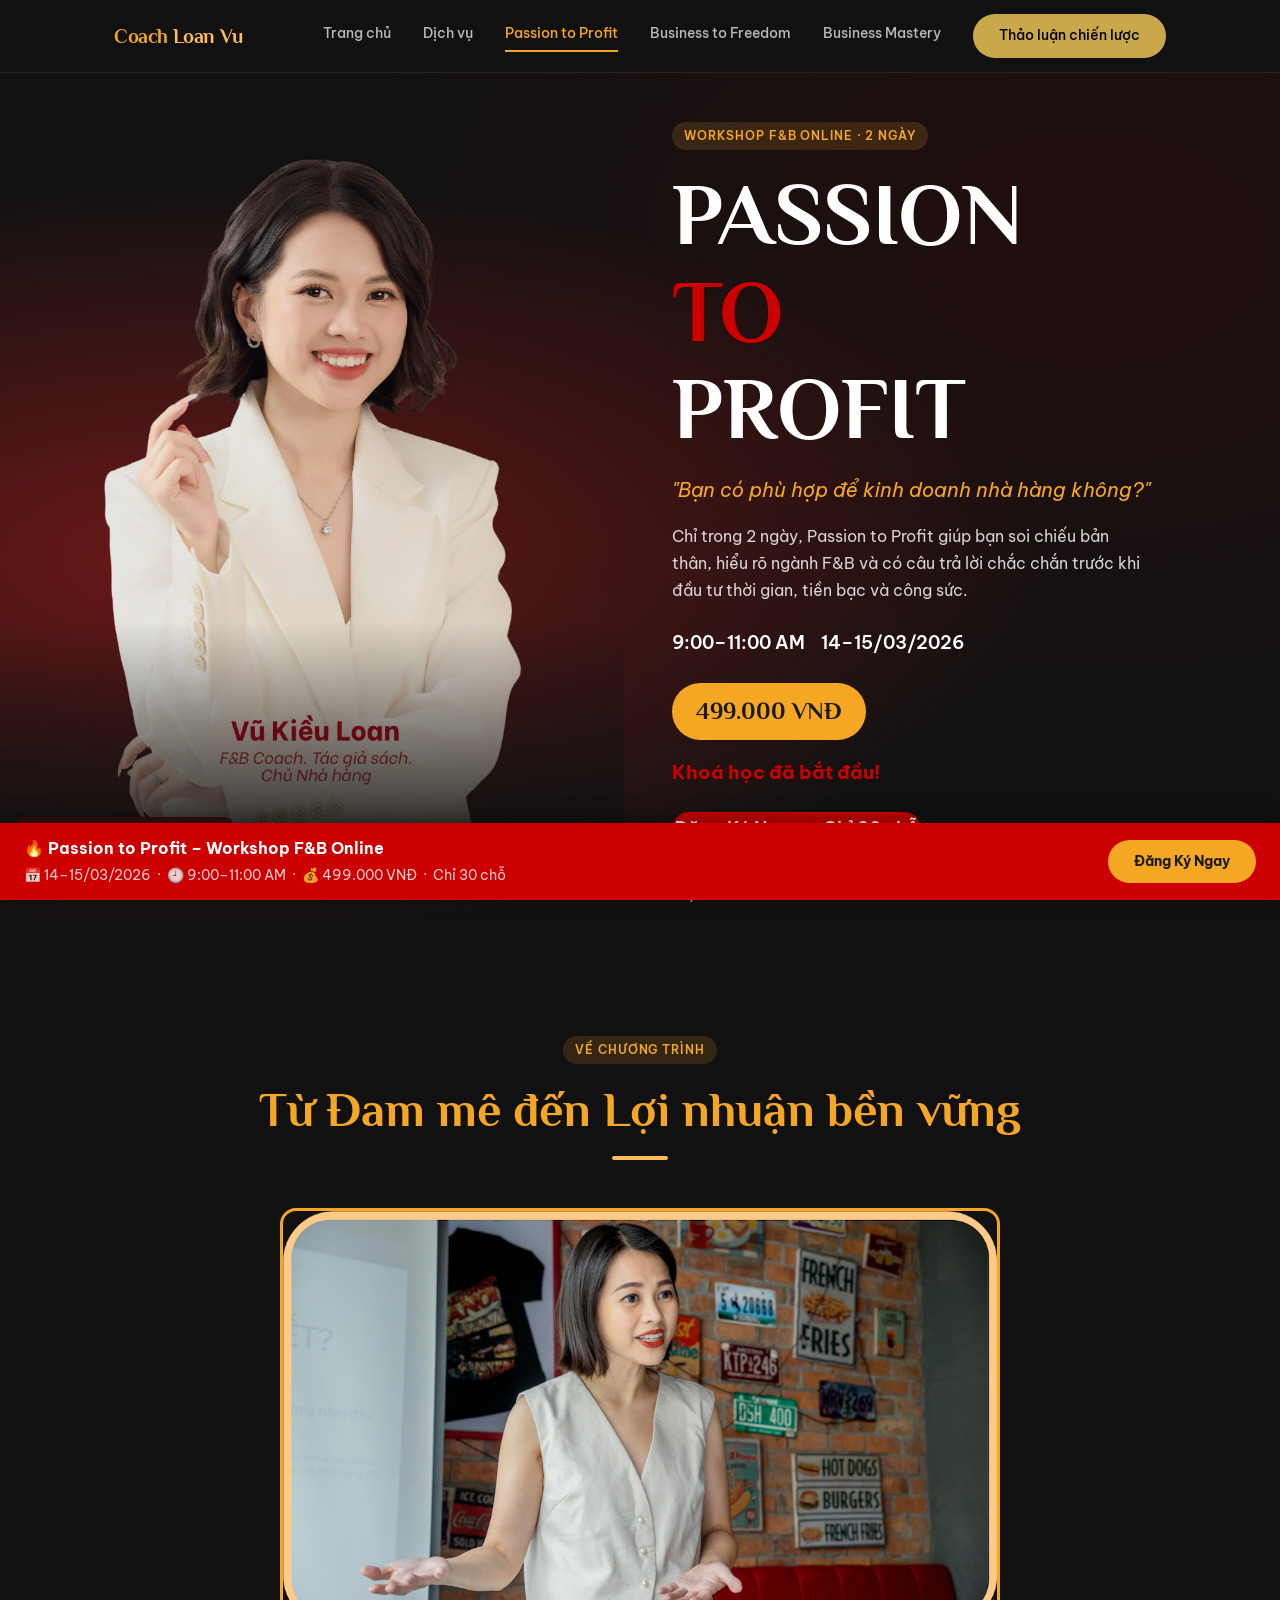
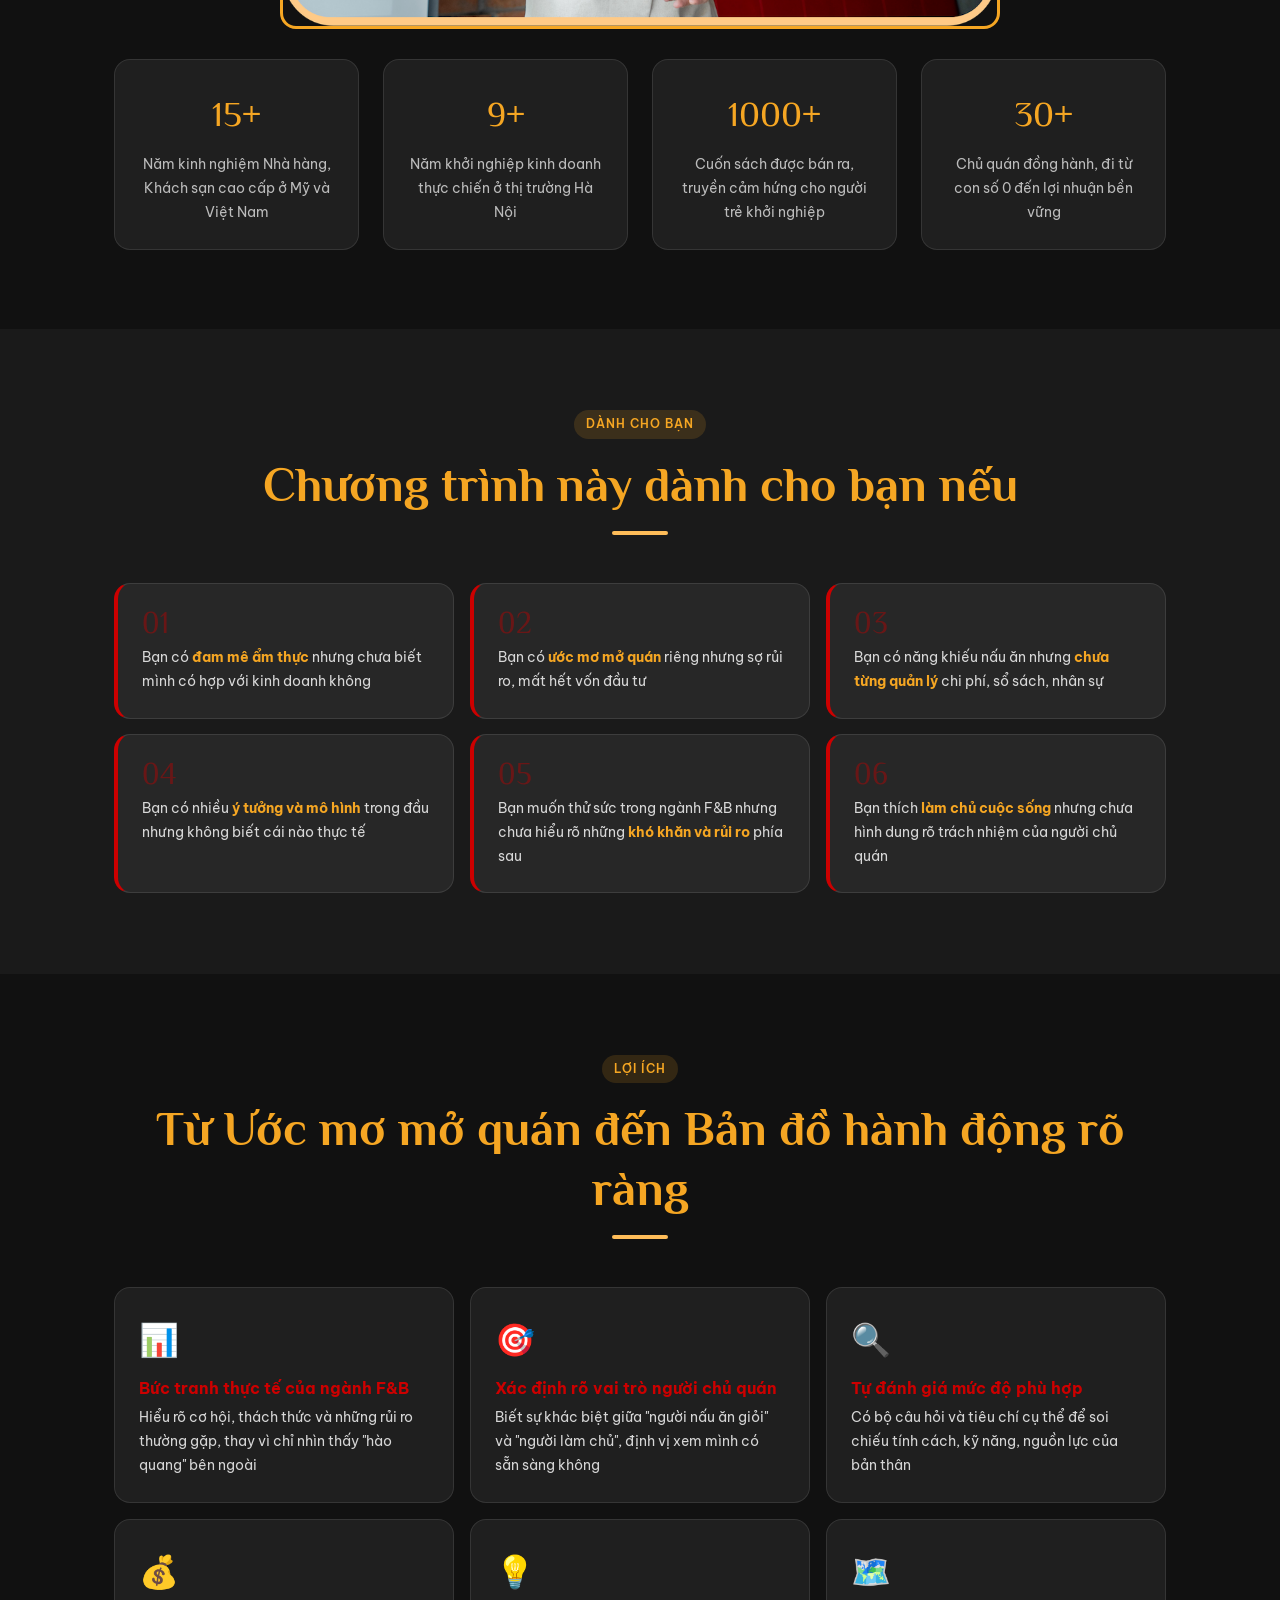
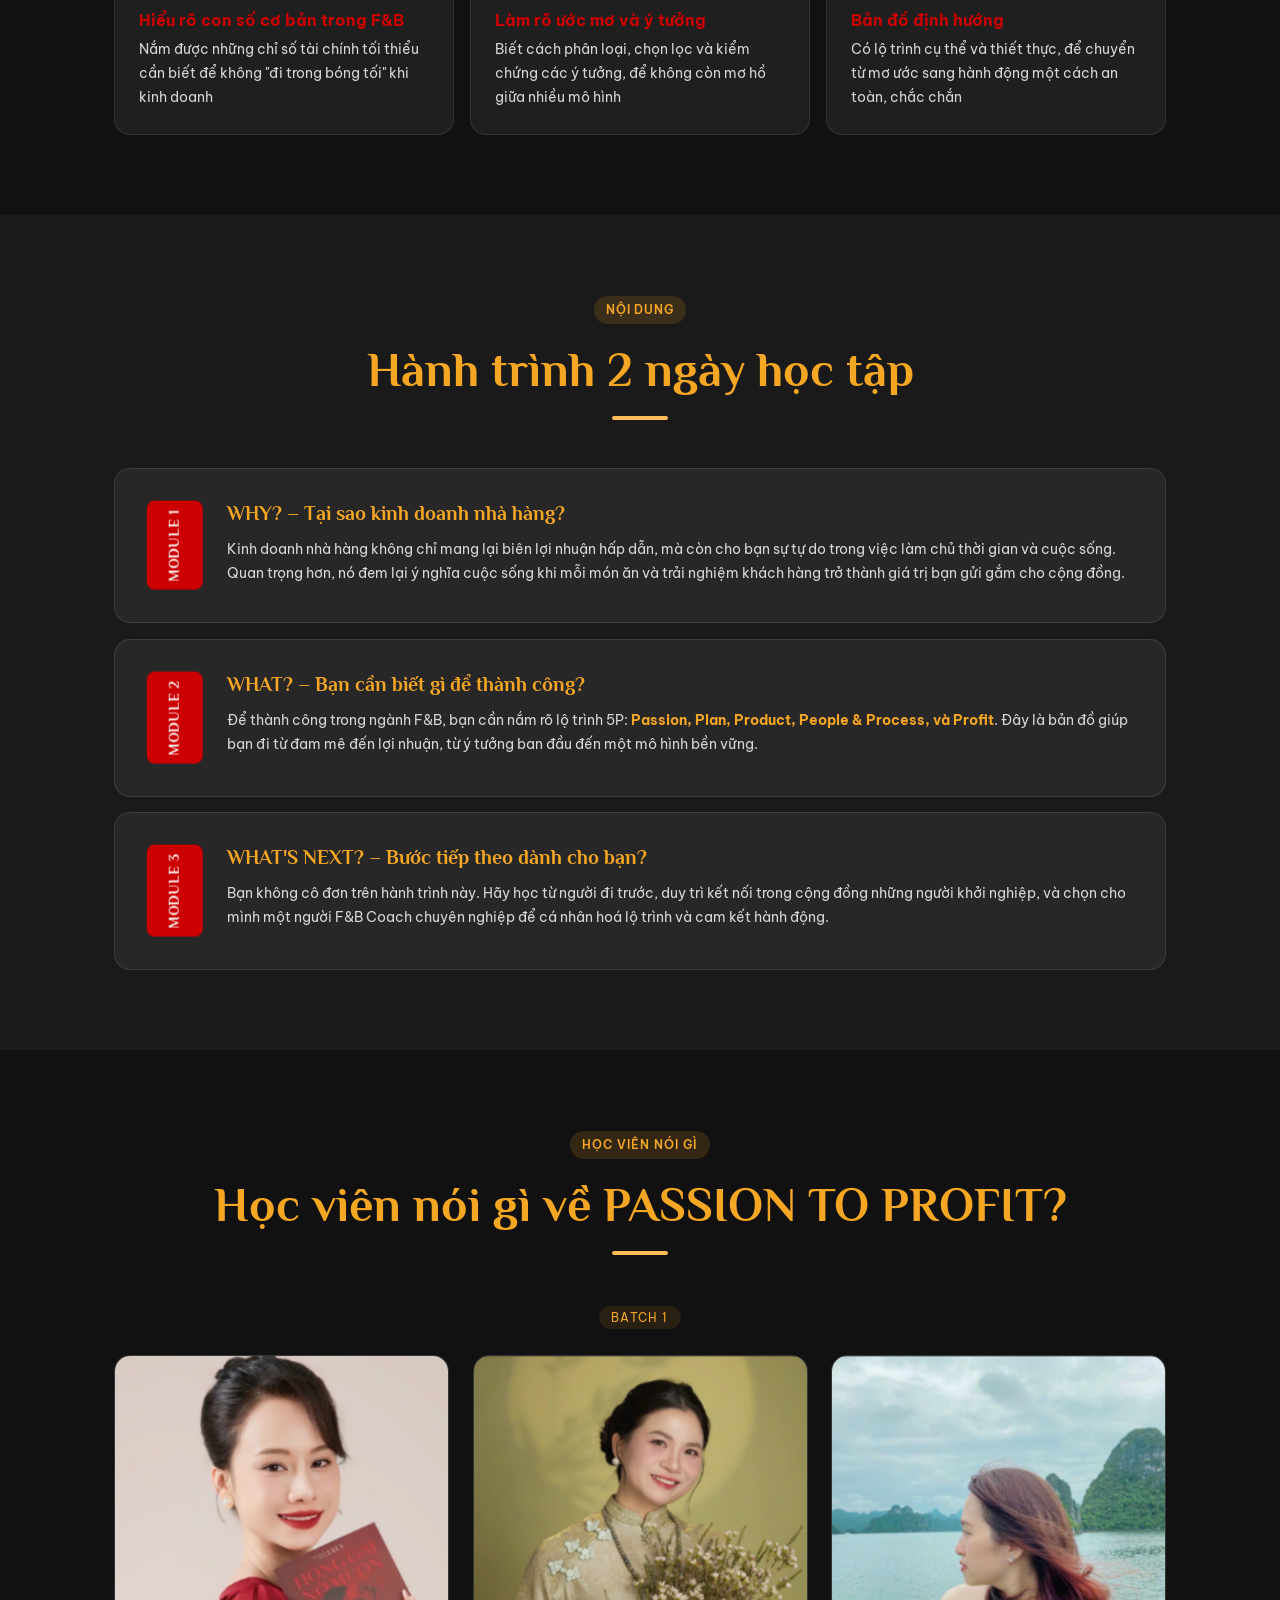
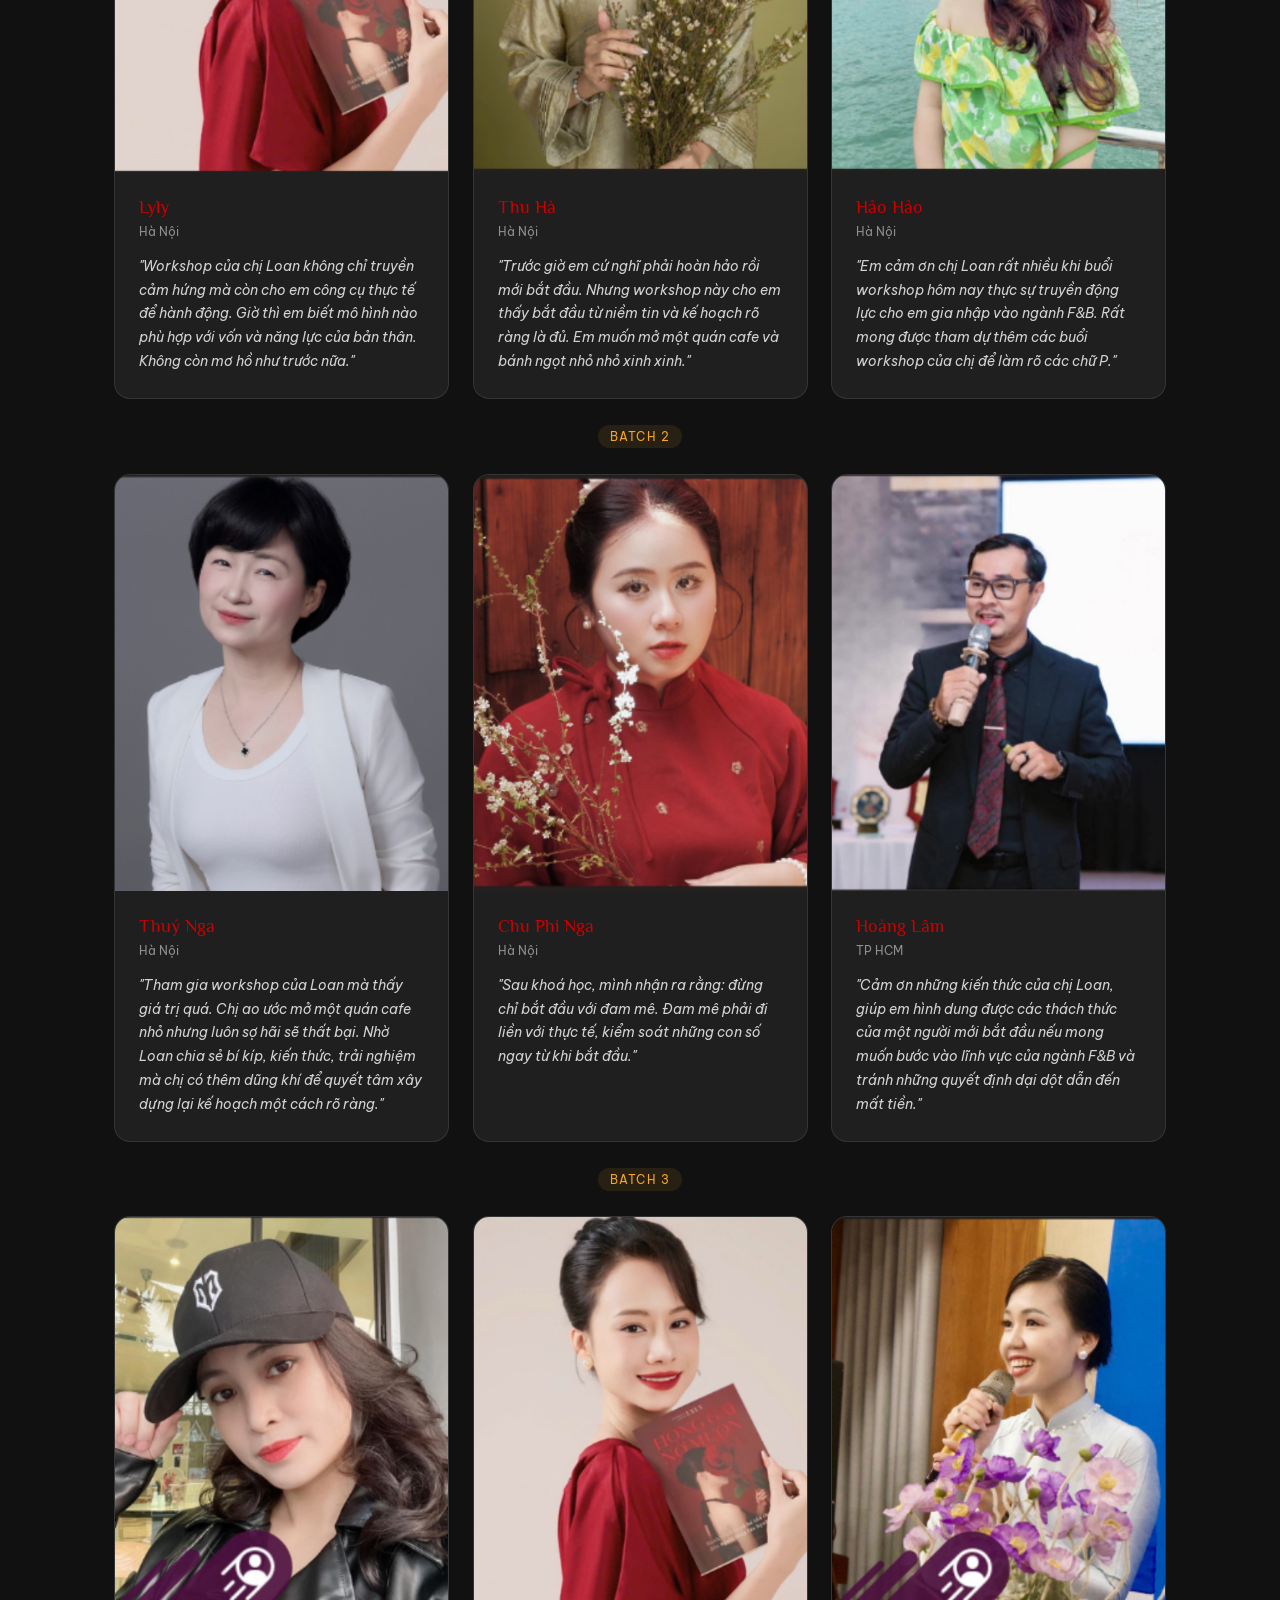
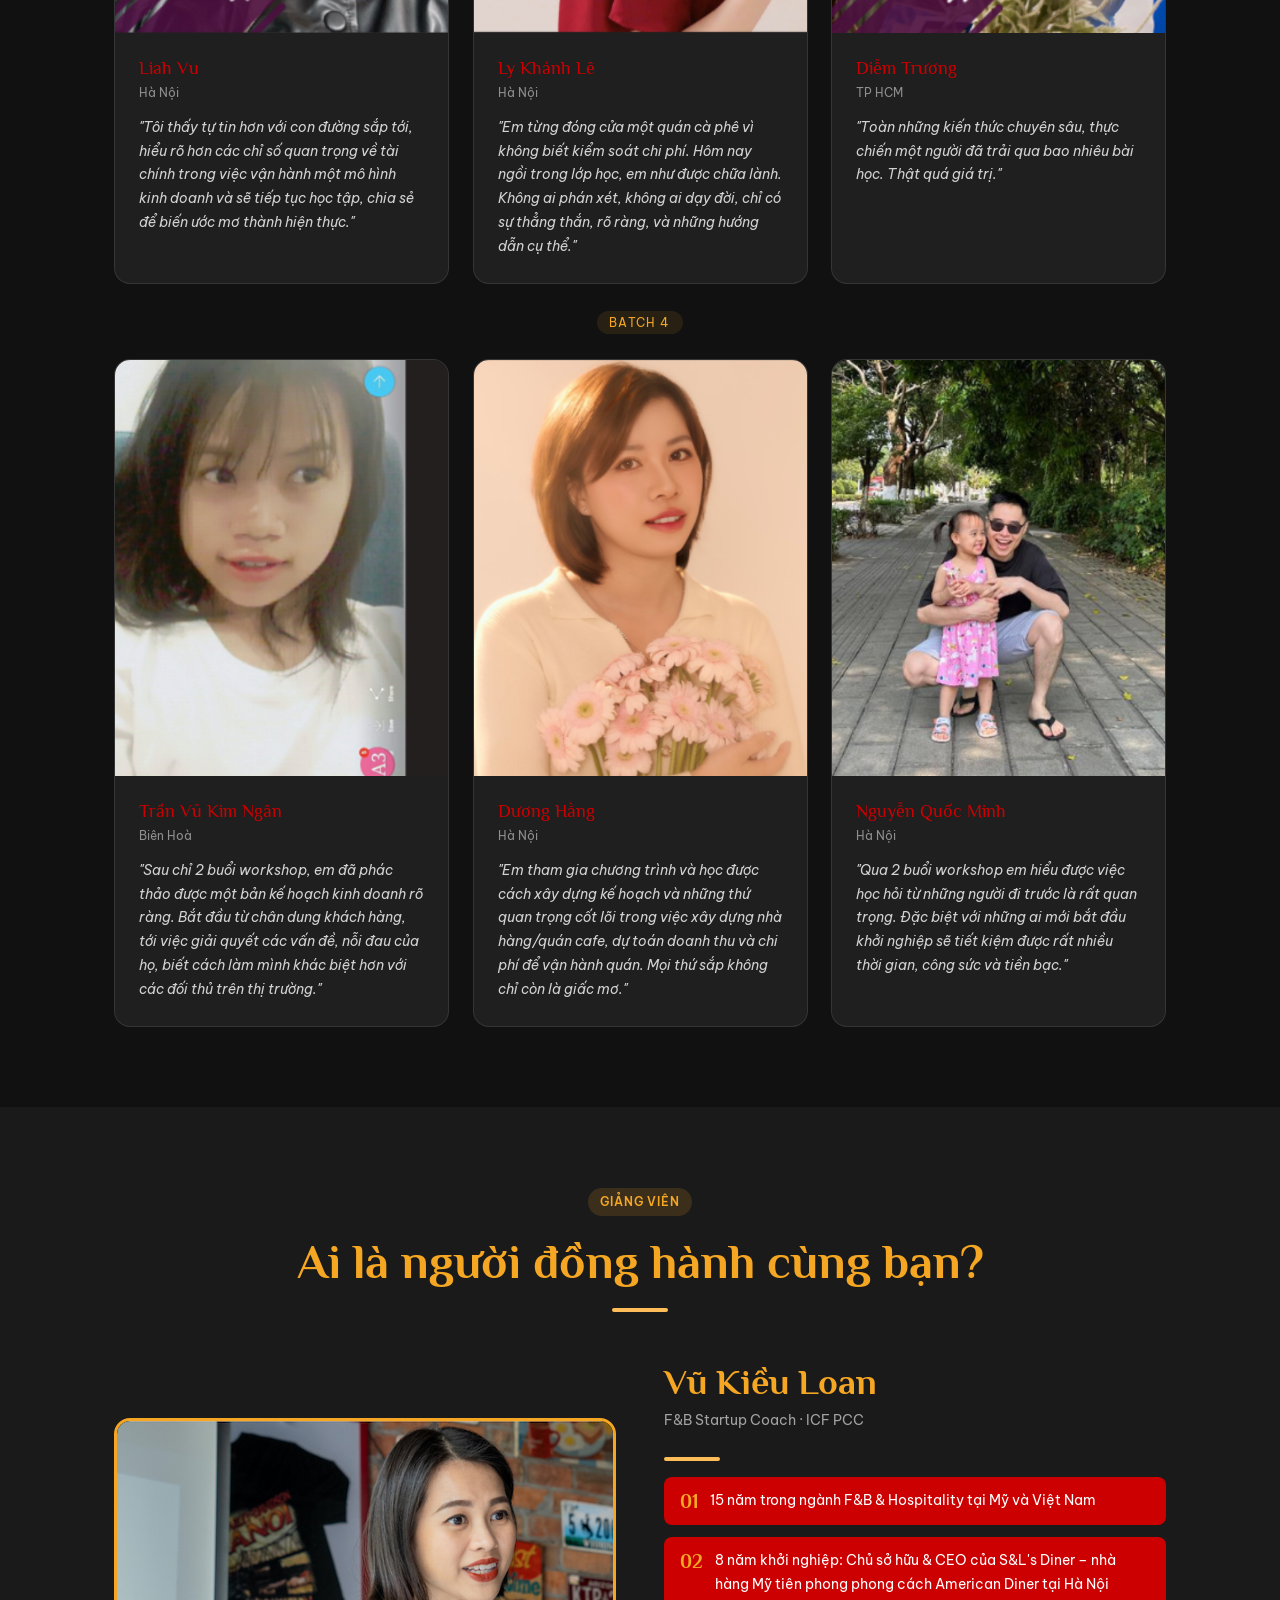
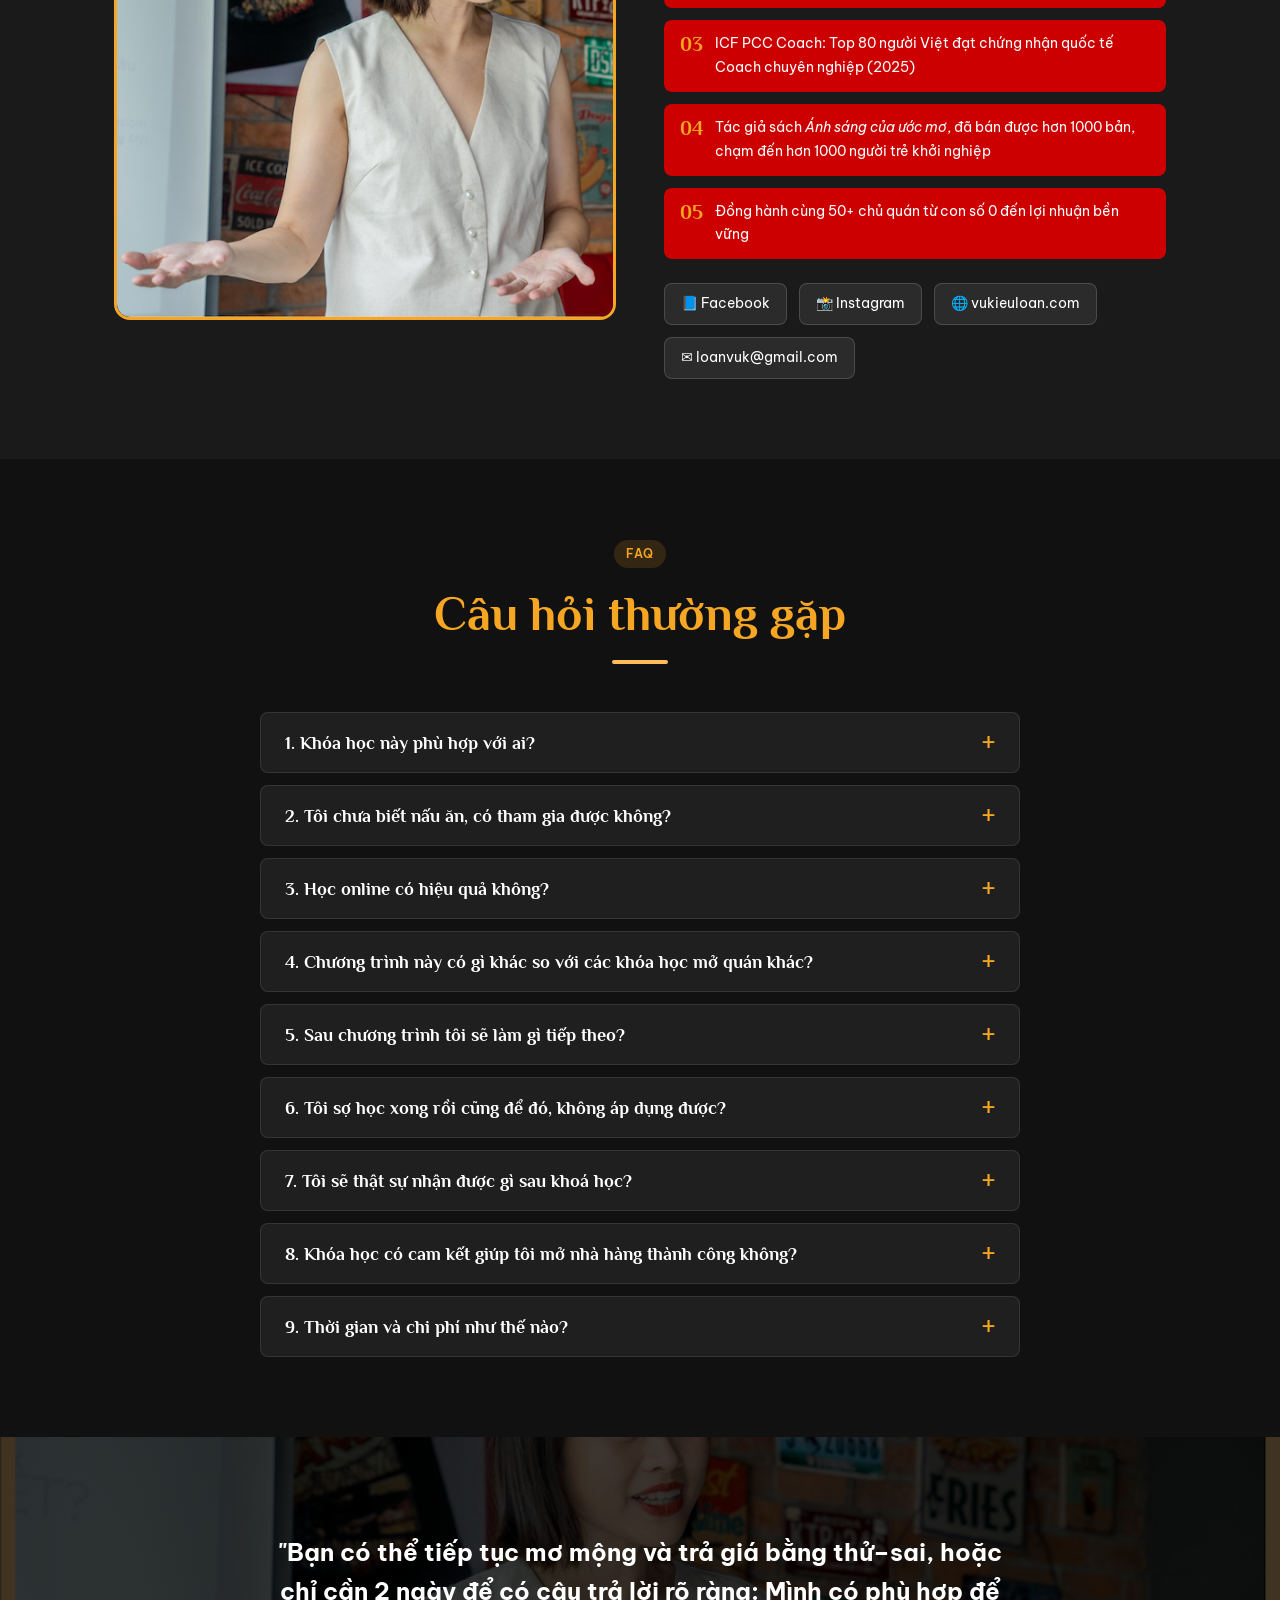
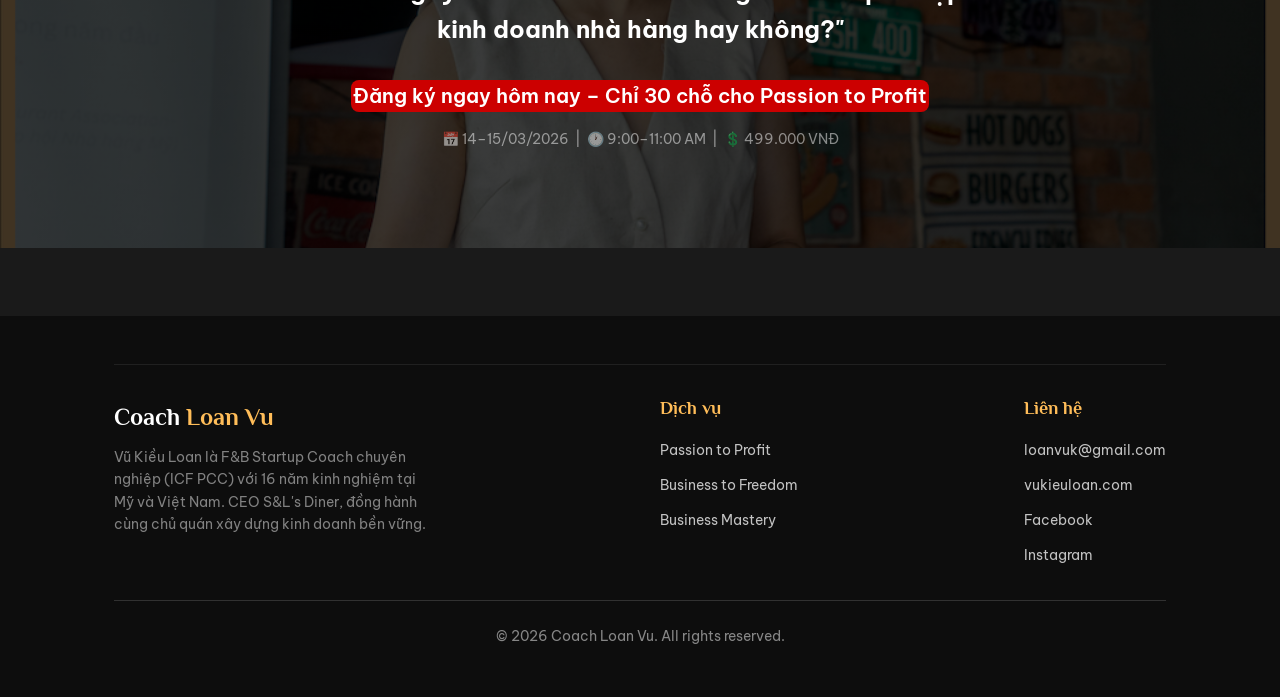
==== dich-vu-1.html @ 15d306f5 "init" ====
<!DOCTYPE html>
<html lang="vi">

<head>
  <meta charset="UTF-8" />
  <meta name="viewport" content="width=device-width, initial-scale=1.0" />
  <meta name="description"
    content="Passion to Profit – Workshop F&B 2 ngày online với Vũ Kiều Loan. Bạn có phù hợp để kinh doanh nhà hàng không? Chỉ 499.000 VNĐ, chỉ 30 chỗ." />
  <title>Passion to Profit – Workshop F&B | Coach Loan Vũ</title>
  <link rel="stylesheet" href="css/style.css" />
  <style>
    /* ── Dark theme overrides ── */
    html,
    body {
      overflow-x: hidden;
      max-width: 100%;
    }

    body {
      background: #1a1a1a;
      color: #fff;
    }

    /* Prevent section headings from bleeding between sections */
    .p2p-section {
      overflow: hidden;
    }

    :root {
      --p2p-gold: #F5A623;
      --p2p-red: #CC0000;
      --p2p-dark: #1a1a1a;
      --p2p-dark2: #111111;
      --p2p-card: rgba(255, 255, 255, 0.06);
      --p2p-border: rgba(255, 255, 255, 0.1);
    }

    /* Override shared heading color */
    h1,
    h2,
    h3 {
      color: var(--p2p-gold);
    }

    p {
      color: rgba(255, 255, 255, 0.82);
    }

    .site-header {
      background: #111;
      border-color: rgba(255, 255, 255, 0.08);
    }

    .nav-logo {
      color: var(--p2p-gold);
    }

    .nav-links a {
      color: rgba(255, 255, 255, 0.7);
    }

    .nav-links a:hover,
    .nav-links a.active {
      color: var(--p2p-gold);
    }

    .nav-links a::after {
      background: var(--p2p-gold);
    }

    .site-footer {
      background: #0d0d0d;
    }

    .badge {
      background: rgba(245, 166, 35, 0.15);
      color: var(--p2p-gold);
    }

    /* ── Shared section ── */
    .p2p-section {
      padding-block: var(--space-20);
      background: var(--p2p-dark);
    }

    .p2p-section.alt {
      background: var(--p2p-dark2);
    }

    /* ── Sticky CTA bar ── */
    .sticky-cta {
      position: fixed;
      bottom: 0;
      left: 0;
      right: 0;
      z-index: 200;
      background: var(--p2p-red);
      padding: var(--space-3) var(--space-6);
      display: flex;
      align-items: center;
      justify-content: space-between;
      gap: var(--space-4);
      box-shadow: 0 -4px 20px rgba(0, 0, 0, 0.4);
    }

    .sticky-cta-info {
      display: flex;
      flex-direction: column;
    }

    .sticky-cta-title {
      color: #fff;
      margin: 0;
      font-weight: 700;
      font-size: var(--text-base);
    }

    .sticky-cta-meta {
      color: rgba(255, 255, 255, 0.8);
      font-size: var(--text-sm);
      margin-top: 2px;
    }

    .sticky-cta .btn {
      background: var(--p2p-gold);
      color: #1a1a1a;
      padding: var(--space-2) var(--space-6);
      font-size: var(--text-sm);
      white-space: nowrap;
      flex-shrink: 0;
    }

    .sticky-cta .btn:hover {
      background: #e6a220;
    }

    @media(max-width:768px) {
      .sticky-cta {
        padding: var(--space-2) var(--space-4);
      }

      .sticky-cta-title {
        font-size: var(--text-sm);
        line-height: 1.4;
      }

      .sticky-cta-meta {
        font-size: 0.75rem;
        white-space: normal;
      }

      .sticky-cta .btn {
        padding: 6px 16px;
        font-size: var(--text-xs);
      }
    }

    @media(max-width:640px) {
      .sticky-cta {
        flex-wrap: wrap;
        justify-content: center;
        text-align: center;
      }

      .sticky-cta-info {
        width: 100%;
        align-items: center;
      }
    }

    @media(max-width:480px) {
      .p2p-section {
        padding-inline: var(--space-4);
      }

      .container {
        padding-inline: var(--space-4);
      }

      .hero-p2p {
        padding-inline: var(--space-4);
      }

      .btn-cta-final {
        font-size: var(--text-base);
        padding: var(--space-4) var(--space-6);
        width: 90%;
        max-width: 320px;
      }

      .cta-quote {
        padding-inline: var(--space-4);
      }

      .faq-q {
        padding: var(--space-3) var(--space-4);
        font-size: var(--text-base);
      }

      .faq-a {
        padding: 0 var(--space-4);
      }
    }

    /* ── Hero ── */
    .hero-p2p {
      min-height: calc(100vh - 72px);
      display: grid;
      grid-template-columns: 1fr 1fr;
      align-items: center;
      gap: var(--space-8);
      padding-block: var(--space-12);
      background:
        radial-gradient(ellipse at 15% 55%, rgba(139, 26, 26, 0.75) 0%, transparent 55%),
        radial-gradient(ellipse at 85% 20%, rgba(60, 10, 10, 0.4) 0%, transparent 50%),
        #111111;
    }

    .hero-p2p-img {
      position: relative;
      display: flex;
      justify-content: center;
    }

    .hero-p2p-img::after {
      content: '';
      position: absolute;
      bottom: 0;
      left: 0;
      right: 0;
      height: 35%;
      background: linear-gradient(to top, #111111 0%, transparent 100%);
      pointer-events: none;
      border-radius: 0 0 var(--radius-lg) var(--radius-lg);
    }

    .hero-p2p-img img {
      width: min(420px, 100%);
      height: auto;
      border-radius: var(--radius-lg);
      object-fit: cover;
      object-position: top;
    }

    .coach-label {
      position: absolute;
      bottom: 16px;
      left: 16px;
      background: var(--p2p-red);
      color: #fff;
      padding: var(--space-2) var(--space-4);
      border-radius: var(--radius-md);
      font-size: var(--text-sm);
      font-weight: 700;
    }

    .hero-p2p-title {
      font-size: clamp(2rem, 8vw, 5.5rem);
      font-family: var(--font-heading);
      line-height: 1.1;
      color: #fff;
      margin: 0;
    }

    .hero-p2p-title span {
      color: var(--p2p-red);
    }

    .hero-tagline {
      font-size: var(--text-xl);
      font-style: italic;
      color: var(--p2p-gold);
      margin: var(--space-4) 0;
    }

    .meta-row {
      display: flex;
      flex-wrap: wrap;
      gap: var(--space-4);
      margin: var(--space-6) 0;
    }

    .meta-item {
      display: flex;
      align-items: center;
      gap: var(--space-2);
      font-size: var(--text-lg);
      font-weight: 600;
      color: #fff;
    }

    .meta-item svg {
      color: var(--p2p-gold);
      flex-shrink: 0;
    }

    .price-badge {
      display: inline-block;
      background: var(--p2p-gold);
      color: #1a1a1a;
      font-family: var(--font-heading);
      font-size: var(--text-2xl);
      font-weight: 700;
      padding: var(--space-2) var(--space-6);
      border-radius: var(--radius-full);
      margin-bottom: var(--space-4);
    }

    .scholarship-note {
      font-size: var(--text-sm);
      color: rgba(255, 255, 255, 0.7);
      margin-top: var(--space-3);
    }

    .scholarship-note strong {
      color: var(--p2p-gold);
    }

    .btn-p2p-cta {
      background: var(--p2p-red);
      color: #fff;
      font-size: var(--text-lg);
      padding: var(--space-4) var(--space-10);
    }

    .btn-p2p-cta:hover {
      background: #aa0000;
      transform: translateY(-2px);
      box-shadow: 0 8px 24px rgba(204, 0, 0, 0.4);
    }

    @media(max-width:768px) {
      .hero-p2p {
        grid-template-columns: 1fr;
        text-align: center;
        padding-top: var(--space-8);
      }

      .hero-p2p-img {
        order: -1;
      }

      .hero-p2p-img img {
        width: 200px;
        height: 200px;
        border-radius: 50%;
        object-position: top;
      }

      .meta-row {
        justify-content: center;
      }
    }

    /* ── Credibility ── */
    .cred-img-wrap {
      border: 3px solid var(--p2p-gold);
      border-radius: var(--radius-lg);
      overflow: hidden;
      max-width: 720px;
      margin-inline: auto;
      margin-bottom: 30px;
      text-align: center;
    }

    .cred-img-wrap img {
      width: 100%;
      display: block;
    }

    .stats-row {
      display: grid;
      grid-template-columns: repeat(4, 1fr);
      gap: var(--space-6);
    }

    .stat-card {
      text-align: center;
      padding: var(--space-6);
      background: var(--p2p-card);
      border: 1px solid var(--p2p-border);
      border-radius: var(--radius-lg);
    }

    .stat-card .stat-num {
      font-family: var(--font-heading);
      font-size: var(--text-4xl);
      color: var(--p2p-gold);
    }

    .stat-card .stat-label {
      font-size: var(--text-sm);
      color: rgba(255, 255, 255, 0.7);
      margin-top: var(--space-2);
    }

    @media(max-width:768px) {
      .stats-row {
        grid-template-columns: repeat(2, 1fr);
      }
    }

    /* ── Target audience ── */
    .target-grid {
      display: grid;
      grid-template-columns: repeat(3, 1fr);
      gap: var(--space-4);
    }

    .target-card {
      background: var(--p2p-card);
      border: 1px solid var(--p2p-border);
      border-radius: var(--radius-lg);
      padding: var(--space-6);
      border-left: 4px solid var(--p2p-red);
    }

    .target-num {
      font-family: var(--font-heading);
      font-size: var(--text-3xl);
      color: var(--p2p-red);
      opacity: 0.4;
      line-height: 1;
      margin-bottom: var(--space-2);
    }

    .target-card p {
      font-size: var(--text-sm);
      margin: 0;
    }

    .target-card strong {
      color: var(--p2p-gold);
    }

    @media(max-width:1024px) {
      .target-grid {
        grid-template-columns: repeat(2, 1fr);
      }
    }

    @media(max-width:600px) {
      .target-grid {
        grid-template-columns: 1fr;
      }
    }

    /* ── Benefits ── */
    .benefit-grid {
      display: grid;
      grid-template-columns: repeat(3, 1fr);
      gap: var(--space-4);
    }

    .benefit-card {
      background: var(--p2p-card);
      border: 1px solid var(--p2p-border);
      border-radius: var(--radius-lg);
      padding: var(--space-6);
    }

    .benefit-icon {
      font-size: 2rem;
      margin-bottom: var(--space-3);
    }

    .benefit-card h3 {
      font-size: var(--text-base);
      color: var(--p2p-red);
      margin-bottom: var(--space-2);
      font-family: var(--font-body);
      font-weight: 700;
    }

    .benefit-card p {
      font-size: var(--text-sm);
      margin: 0;
    }

    @media(max-width:1024px) {
      .benefit-grid {
        grid-template-columns: repeat(2, 1fr);
      }
    }

    @media(max-width:768px) {
      .benefit-card {
        padding: var(--space-4);
      }

      .target-card {
        padding: var(--space-4);
      }

      .stat-card {
        padding: var(--space-4);
      }
    }

    @media(max-width:600px) {
      .benefit-grid {
        grid-template-columns: 1fr;
      }
    }

    /* ── Modules ── */
    .modules-list {
      display: flex;
      flex-direction: column;
      gap: var(--space-4);
    }

    .module-card {
      display: grid;
      grid-template-columns: auto 1fr;
      gap: var(--space-6);
      align-items: start;
      background: var(--p2p-card);
      border: 1px solid var(--p2p-border);
      border-radius: var(--radius-lg);
      padding: var(--space-8);
    }

    .module-label {
      background: var(--p2p-red);
      color: #fff;
      font-family: var(--font-heading);
      font-size: var(--text-sm);
      font-weight: 700;
      padding: var(--space-2) var(--space-4);
      border-radius: var(--radius-md);
      text-align: center;
      white-space: nowrap;
      writing-mode: vertical-rl;
      transform: rotate(180deg);
      letter-spacing: 0.05em;
    }

    .module-card h3 {
      font-size: var(--text-xl);
      color: var(--p2p-gold);
      margin-bottom: var(--space-3);
      font-family: var(--font-heading);
    }

    .module-card p {
      font-size: var(--text-sm);
      margin: 0;
    }

    @media(max-width:768px) {
      .module-card {
        padding: var(--space-4);
        gap: var(--space-4);
      }
    }

    @media(max-width:600px) {
      .module-card {
        grid-template-columns: 1fr;
      }

      .module-label {
        writing-mode: horizontal-tb;
        transform: none;
        width: fit-content;
      }
    }

    /* ── Testimonials ── */
    .testi-grid {
      display: grid;
      grid-template-columns: repeat(3, 1fr);
      gap: var(--space-6);
      margin-bottom: var(--space-10);
    }

    .testi-card {
      background: var(--p2p-card);
      border: 1px solid var(--p2p-border);
      border-radius: var(--radius-lg);
      overflow: hidden;
      display: flex;
      flex-direction: column;
    }

    .testi-img {
      width: 100%;
      height: 100%;
      object-fit: cover;
      object-position: top center;
      display: block;
    }

    .testi-img-wrap {
      width: 100%;
      aspect-ratio: 4/5;
      overflow: hidden;
      margin-bottom: 0;
    }

    .testi-body {
      padding: 20px 24px 24px;
      flex: 1;
    }

    .testi-name {
      font-family: var(--font-heading);
      font-size: var(--text-lg);
      color: var(--p2p-red);
      margin-bottom: 0;
    }

    .testi-location {
      font-size: var(--text-xs);
      color: rgba(255, 255, 255, 0.5);
      margin-bottom: var(--space-3);
    }

    .testi-quote {
      font-size: var(--text-sm);
      font-style: italic;
      color: rgba(255, 255, 255, 0.8);
      margin: 0;
    }

    .testi-batch-label {
      text-align: center;
      margin-bottom: var(--space-6);
      margin-top: var(--space-6);
    }

    .testi-batch-label:first-child {
      margin-top: 0;
    }

    .testi-batch-label span {
      font-size: var(--text-xs);
      color: var(--p2p-gold);
      letter-spacing: 0.1em;
      text-transform: uppercase;
      background: rgba(245, 166, 35, 0.1);
      padding: var(--space-1) var(--space-3);
      border-radius: var(--radius-full);
    }

    @media(max-width:900px) {
      .testi-grid {
        grid-template-columns: repeat(2, 1fr);
      }
    }

    @media(max-width:600px) {
      .testi-grid {
        grid-template-columns: 1fr;
      }
    }

    /* ── Instructor ── */
    .instructor-layout {
      display: grid;
      grid-template-columns: 1fr 1fr;
      gap: var(--space-12);
      align-items: center;
    }

    .instructor-img {
      border: 3px solid var(--p2p-gold);
      border-radius: var(--radius-lg);
      overflow: hidden;
      background: #1a1a1a;
    }

    .instructor-img img {
      width: 100%;
      display: block;
      border-radius: calc(var(--radius-lg) - 3px);
    }

    .instructor-name {
      font-size: clamp(var(--text-2xl), 3vw, var(--text-4xl));
      color: var(--p2p-gold);
      margin-bottom: var(--space-1);
    }

    .instructor-title {
      color: rgba(255, 255, 255, 0.6);
      font-size: var(--text-sm);
      margin-bottom: var(--space-6);
    }

    .cred-list {
      display: flex;
      flex-direction: column;
      gap: var(--space-3);
      margin-top: var(--space-4);
    }

    .cred-item {
      display: flex;
      gap: var(--space-3);
      align-items: flex-start;
      background: var(--p2p-red);
      border-radius: var(--radius-md);
      padding: var(--space-3) var(--space-4);
    }

    .cred-num {
      font-family: var(--font-heading);
      font-size: var(--text-xl);
      color: var(--p2p-gold);
      font-weight: 700;
      flex-shrink: 0;
      line-height: 1.2;
    }

    .cred-item p {
      font-size: var(--text-sm);
      margin: 0;
      color: #fff;
    }

    @media(max-width:768px) {
      .instructor-layout {
        grid-template-columns: 1fr;
      }
    }

    /* ── FAQ (DV2 style) ── */
    .faq-list {
      display: flex;
      flex-direction: column;
      gap: var(--space-3);
    }

    .faq-item {
      background: var(--p2p-card);
      border: 1px solid var(--p2p-border);
      border-radius: var(--radius-md);
      overflow: hidden;
    }

    .faq-q {
      width: 100%;
      text-align: left;
      padding: var(--space-4) var(--space-6);
      background: transparent;
      border: none;
      color: #fff;
      font-size: var(--text-lg);
      font-weight: 600;
      font-family: var(--font-heading);
      cursor: pointer;
      display: flex;
      justify-content: space-between;
      align-items: center;
      transition: background var(--transition);
    }

    .faq-q:hover {
      background: rgba(204, 0, 0, 0.08);
    }

    .faq-q::after {
      content: '+';
      font-size: 1.5rem;
      color: var(--p2p-gold);
      transition: transform 0.3s ease;
    }

    .faq-item.open .faq-q::after {
      transform: rotate(45deg);
    }

    .faq-item.open .faq-q {
      color: var(--p2p-gold);
    }

    .faq-a {
      padding: 0 var(--space-6);
      max-height: 0;
      overflow: hidden;
      transition: all 0.3s ease;
    }

    .faq-item.open .faq-a {
      padding-bottom: var(--space-5);
      max-height: 500px;
    }

    .faq-a p {
      font-size: var(--text-sm);
      margin: 0;
      color: rgba(255, 255, 255, 0.8);
    }

    /* ── CTA final ── */
    .cta-section {
      position: relative;
      text-align: center;
      padding-block: var(--space-24);
      padding-inline: var(--space-6);
      overflow: hidden;
      background: linear-gradient(rgba(0, 0, 0, 0.75), rgba(0, 0, 0, 0.75)),
        url('assets/dv1/instructor_1.png') center/cover no-repeat;
      margin-bottom: 68px;
      /* sticky bar height */
    }

    .cta-quote {
      font-size: clamp(var(--text-lg), 2.5vw, var(--text-2xl));
      font-weight: 700;
      max-width: 760px;
      margin: 0 auto var(--space-8);
      line-height: 1.6;
      color: #fff;
    }

    .btn-cta-final {
      display: block;
      width: fit-content;
      max-width: calc(100% - 2rem);
      margin-left: auto;
      margin-right: auto;
      white-space: normal;
      text-align: center;
      line-height: 1.4;
      background: var(--p2p-red);
      color: #fff;
      font-size: var(--text-xl);
      padding: var(--space-5) var(--space-8);
      border-radius: var(--radius-md);
      box-sizing: border-box;
    }

    .btn-cta-final:hover {
      background: #aa0000;
      transform: translateY(-3px);
      box-shadow: 0 12px 32px rgba(204, 0, 0, 0.5);
    }

    .slots-note {
      margin-top: var(--space-4);
      font-size: var(--text-sm);
      color: rgba(255, 255, 255, 0.5);
    }
  </style>
</head>

<body>

  <!-- Sticky CTA bar -->
  <div class="sticky-cta" role="banner" aria-label="Đăng ký nhanh">
    <div class="sticky-cta-info">
      <span class="sticky-cta-title">🔥 Passion to Profit – Workshop F&B Online</span>
      <span class="sticky-cta-meta">📅 14–15/03/2026 &nbsp;·&nbsp; 🕘 9:00–11:00 AM &nbsp;·&nbsp; 💰 499.000 VNĐ
        &nbsp;·&nbsp; Chỉ 30 chỗ</span>
    </div>
    <a href="lien-he.html" class="btn btn-accent" style="color:#1a1a1a; font-weight:700;">Đăng Ký Ngay</a>
  </div>

  <!-- HEADER -->
  <site-header></site-header>

  <main>

    <!-- S1: HERO -->
    <section class="hero-p2p" aria-label="Giới thiệu khoá học">
      <div class="hero-p2p-img">
        <img src="assets/dv1/hero-coach.png" alt="Coach Vũ Kiều Loan – F&B Coach" loading="eager" />
        <div class="coach-label">Vũ Kiều Loan – F&amp;B Coach</div>
      </div>
      <div style="padding-inline: var(--space-4);">
        <span class="badge" style="margin-bottom:var(--space-4);display:inline-block;">Workshop F&amp;B Online · 2
          ngày</span>
        <h1 class="hero-p2p-title">PASSION<br /><span>TO</span><br />PROFIT</h1>
        <p class="hero-tagline">"Bạn có phù hợp để kinh doanh nhà hàng không?"</p>
        <p style="font-size:var(--text-base);max-width:480px;">Chỉ trong 2 ngày, Passion to Profit giúp bạn soi chiếu
          bản thân, hiểu rõ ngành F&amp;B và có câu trả lời chắc chắn trước khi đầu tư thời gian, tiền bạc và công sức.
        </p>
        <div class="meta-row">
          <div class="meta-item">
            9:00–11:00 AM
          </div>
          <div class="meta-item">
            14–15/03/2026
          </div>
        </div>
        <div class="price-badge">499.000 VNĐ</div>

        <!-- Countdown Timer -->
        <div id="countdown-timer" style="margin-bottom:var(--space-6); display:flex; gap:10px; text-align:center;">
          <div style="background:rgba(255,255,255,0.1); padding:10px 15px; border-radius:8px;">
            <div id="cd-days"
              style="font-family:var(--font-heading); font-size:2rem; color:var(--p2p-gold); line-height:1;">00</div>
            <div style="font-size:0.75rem; text-transform:uppercase; color:rgba(255,255,255,0.7);">Ngày</div>
          </div>
          <div style="background:rgba(255,255,255,0.1); padding:10px 15px; border-radius:8px;">
            <div id="cd-hours"
              style="font-family:var(--font-heading); font-size:2rem; color:var(--p2p-gold); line-height:1;">00</div>
            <div style="font-size:0.75rem; text-transform:uppercase; color:rgba(255,255,255,0.7);">Giờ</div>
          </div>
          <div style="background:rgba(255,255,255,0.1); padding:10px 15px; border-radius:8px;">
            <div id="cd-mins"
              style="font-family:var(--font-heading); font-size:2rem; color:var(--p2p-gold); line-height:1;">00</div>
            <div style="font-size:0.75rem; text-transform:uppercase; color:rgba(255,255,255,0.7);">Phút</div>
          </div>
          <div style="background:rgba(255,255,255,0.1); padding:10px 15px; border-radius:8px;">
            <div id="cd-secs"
              style="font-family:var(--font-heading); font-size:2rem; color:var(--p2p-red); line-height:1;">00</div>
            <div style="font-size:0.75rem; text-transform:uppercase; color:rgba(255,255,255,0.7);">Giây</div>
          </div>
        </div>

        <div>
          <a href="lien-he.html" class="btn btn-p2p-cta">Đăng Ký Ngay – Chỉ 30 chỗ</a>
        </div>
        <p class="scholarship-note">⭐ Đặc biệt: Cơ hội nhận 1 suất học bổng 100% khoá <strong>BUSINESS TO
            FREEDOM</strong> trị giá 15 triệu</p>
      </div>
    </section>

    <!-- S2: CREDIBILITY -->
    <section class="p2p-section alt" aria-label="Giới thiệu giảng viên">
      <div class="container">
        <div class="section-header">
          <span class="badge">Về chương trình</span>
          <h2 style="margin-top:1rem;">Từ Đam mê đến Lợi nhuận bền vững</h2>
          <div class="divider" style="margin-inline:auto;"></div>
        </div>
        <div class="cred-img-wrap">
          <img src="assets/dv1/instructor_1.png"
            alt="Vũ Kiều Loan đang giảng dạy trong không gian nhà hàng phong cách Mỹ" loading="lazy" />
        </div>
        <div class="stats-row">
          <div class="stat-card" data-reveal>
            <div class="stat-num">15+</div>
            <div class="stat-label">Năm kinh nghiệm Nhà hàng, Khách sạn cao cấp ở Mỹ và Việt Nam</div>
          </div>
          <div class="stat-card" data-reveal>
            <div class="stat-num">9+</div>
            <div class="stat-label">Năm khởi nghiệp kinh doanh thực chiến ở thị trường Hà Nội</div>
          </div>
          <div class="stat-card" data-reveal>
            <div class="stat-num">1000+</div>
            <div class="stat-label">Cuốn sách được bán ra, truyền cảm hứng cho người trẻ khởi nghiệp</div>
          </div>
          <div class="stat-card" data-reveal>
            <div class="stat-num">30+</div>
            <div class="stat-label">Chủ quán đồng hành, đi từ con số 0 đến lợi nhuận bền vững</div>
          </div>
        </div>
      </div>
    </section>

    <!-- S3: TARGET AUDIENCE -->
    <section class="p2p-section" aria-label="Đối tượng tham gia">
      <div class="container">
        <div class="section-header">
          <span class="badge">Dành cho bạn</span>
          <h2 style="margin-top:1rem;">Chương trình này dành cho bạn nếu</h2>
          <div class="divider" style="margin-inline:auto;"></div>
        </div>
        <div class="target-grid">
          <div class="target-card" data-reveal>
            <div class="target-num">01</div>
            <p>Bạn có <strong>đam mê ẩm thực</strong> nhưng chưa biết mình có hợp với kinh doanh không</p>
          </div>
          <div class="target-card" data-reveal>
            <div class="target-num">02</div>
            <p>Bạn có <strong>ước mơ mở quán</strong> riêng nhưng sợ rủi ro, mất hết vốn đầu tư</p>
          </div>
          <div class="target-card" data-reveal>
            <div class="target-num">03</div>
            <p>Bạn có năng khiếu nấu ăn nhưng <strong>chưa từng quản lý</strong> chi phí, sổ sách, nhân sự</p>
          </div>
          <div class="target-card" data-reveal>
            <div class="target-num">04</div>
            <p>Bạn có nhiều <strong>ý tưởng và mô hình</strong> trong đầu nhưng không biết cái nào thực tế</p>
          </div>
          <div class="target-card" data-reveal>
            <div class="target-num">05</div>
            <p>Bạn muốn thử sức trong ngành F&amp;B nhưng chưa hiểu rõ những <strong>khó khăn và rủi ro</strong> phía
              sau</p>
          </div>
          <div class="target-card" data-reveal>
            <div class="target-num">06</div>
            <p>Bạn thích <strong>làm chủ cuộc sống</strong> nhưng chưa hình dung rõ trách nhiệm của người chủ quán</p>
          </div>
        </div>
      </div>
    </section>

    <!-- S4: BENEFITS -->
    <section class="p2p-section alt" aria-label="Lợi ích khoá học">
      <div class="container">
        <div class="section-header">
          <span class="badge">Lợi ích</span>
          <h2 style="margin-top:1rem;">Từ Ước mơ mở quán đến Bản đồ hành động rõ ràng</h2>
          <div class="divider" style="margin-inline:auto;"></div>
        </div>
        <div class="benefit-grid">
          <div class="benefit-card" data-reveal>
            <div class="benefit-icon" aria-hidden="true">📊</div>
            <h3>Bức tranh thực tế của ngành F&amp;B</h3>
            <p>Hiểu rõ cơ hội, thách thức và những rủi ro thường gặp, thay vì chỉ nhìn thấy "hào quang" bên ngoài</p>
          </div>
          <div class="benefit-card" data-reveal>
            <div class="benefit-icon" aria-hidden="true">🎯</div>
            <h3>Xác định rõ vai trò người chủ quán</h3>
            <p>Biết sự khác biệt giữa "người nấu ăn giỏi" và "người làm chủ", định vị xem mình có sẵn sàng không</p>
          </div>
          <div class="benefit-card" data-reveal>
            <div class="benefit-icon" aria-hidden="true">🔍</div>
            <h3>Tự đánh giá mức độ phù hợp</h3>
            <p>Có bộ câu hỏi và tiêu chí cụ thể để soi chiếu tính cách, kỹ năng, nguồn lực của bản thân</p>
          </div>
          <div class="benefit-card" data-reveal>
            <div class="benefit-icon" aria-hidden="true">💰</div>
            <h3>Hiểu rõ con số cơ bản trong F&amp;B</h3>
            <p>Nắm được những chỉ số tài chính tối thiểu cần biết để không "đi trong bóng tối" khi kinh doanh</p>
          </div>
          <div class="benefit-card" data-reveal>
            <div class="benefit-icon" aria-hidden="true">💡</div>
            <h3>Làm rõ ước mơ và ý tưởng</h3>
            <p>Biết cách phân loại, chọn lọc và kiểm chứng các ý tưởng, để không còn mơ hồ giữa nhiều mô hình</p>
          </div>
          <div class="benefit-card" data-reveal>
            <div class="benefit-icon" aria-hidden="true">🗺️</div>
            <h3>Bản đồ định hướng</h3>
            <p>Có lộ trình cụ thể và thiết thực, để chuyển từ mơ ước sang hành động một cách an toàn, chắc chắn</p>
          </div>
        </div>
      </div>
    </section>

    <!-- S5: MODULES -->
    <section class="p2p-section" aria-label="Nội dung khoá học">
      <div class="container">
        <div class="section-header">
          <span class="badge">Nội dung</span>
          <h2 style="margin-top:1rem;">Hành trình 2 ngày học tập</h2>
          <div class="divider" style="margin-inline:auto;"></div>
        </div>
        <div class="modules-list">
          <div class="module-card" data-reveal>
            <div class="module-label">MODULE 1</div>
            <div>
              <h3>WHY? – Tại sao kinh doanh nhà hàng?</h3>
              <p>Kinh doanh nhà hàng không chỉ mang lại biên lợi nhuận hấp dẫn, mà còn cho bạn sự tự do trong việc làm
                chủ thời gian và cuộc sống. Quan trọng hơn, nó đem lại ý nghĩa cuộc sống khi mỗi món ăn và trải nghiệm
                khách hàng trở thành giá trị bạn gửi gắm cho cộng đồng.</p>
            </div>
          </div>
          <div class="module-card" data-reveal>
            <div class="module-label">MODULE 2</div>
            <div>
              <h3>WHAT? – Bạn cần biết gì để thành công?</h3>
              <p>Để thành công trong ngành F&amp;B, bạn cần nắm rõ lộ trình 5P: <strong
                  style="color:var(--p2p-gold)">Passion, Plan, Product, People &amp; Process, và Profit</strong>. Đây là
                bản đồ giúp bạn đi từ đam mê đến lợi nhuận, từ ý tưởng ban đầu đến một mô hình bền vững.</p>
            </div>
          </div>
          <div class="module-card" data-reveal>
            <div class="module-label">MODULE 3</div>
            <div>
              <h3>WHAT'S NEXT? – Bước tiếp theo dành cho bạn?</h3>
              <p>Bạn không cô đơn trên hành trình này. Hãy học từ người đi trước, duy trì kết nối trong cộng đồng những
                người khởi nghiệp, và chọn cho mình một người F&amp;B Coach chuyên nghiệp để cá nhân hoá lộ trình và cam
                kết hành động.</p>
            </div>
          </div>
        </div>
      </div>
    </section>

    <!-- S6–9: TESTIMONIALS -->
    <section class="p2p-section alt" aria-label="Học viên nói gì">
      <div class="container">
        <div class="section-header">
          <span class="badge">Học viên nói gì</span>
          <h2 style="margin-top:1rem;">Học viên nói gì về PASSION TO PROFIT?</h2>
          <div class="divider" style="margin-inline:auto;"></div>
        </div>

        <div class="testi-batch-label"><span>Batch 1</span></div>
        <div class="testi-grid">
          <div class="testi-card" data-reveal>
            <div class="testi-img-wrap"><img src="assets/dv1/t1-lyly.png" class="testi-img"
                alt="Lyly – học viên Passion to Profit" loading="lazy" /></div>
            <div class="testi-body">
              <p class="testi-name">Lyly</p>
              <p class="testi-location">Hà Nội</p>
              <p class="testi-quote">"Workshop của chị Loan không chỉ truyền cảm hứng mà còn cho em công cụ thực tế để
                hành động. Giờ thì em biết mô hình nào phù hợp với vốn và năng lực của bản thân. Không còn mơ hồ như
                trước nữa."</p>
            </div>
          </div>
          <div class="testi-card" data-reveal>
            <div class="testi-img-wrap"><img src="assets/dv1/t1-thuha.png" class="testi-img"
                alt="Thu Hà – học viên Passion to Profit" loading="lazy" /></div>
            <div class="testi-body">
              <p class="testi-name">Thu Hà</p>
              <p class="testi-location">Hà Nội</p>
              <p class="testi-quote">"Trước giờ em cứ nghĩ phải hoàn hảo rồi mới bắt đầu. Nhưng workshop này cho em thấy
                bắt đầu từ niềm tin và kế hoạch rõ ràng là đủ. Em muốn mở một quán cafe và bánh ngọt nhỏ nhỏ xinh xinh."
              </p>
            </div>
          </div>
          <div class="testi-card" data-reveal>
            <div class="testi-img-wrap"><img src="assets/dv1/t1-haohao.png" class="testi-img"
                alt="Hảo Hảo – học viên Passion to Profit" loading="lazy" /></div>
            <div class="testi-body">
              <p class="testi-name">Hảo Hảo</p>
              <p class="testi-location">Hà Nội</p>
              <p class="testi-quote">"Em cảm ơn chị Loan rất nhiều khi buổi workshop hôm nay thực sự truyền động lực cho
                em gia nhập vào ngành F&B. Rất mong được tham dự thêm các buổi workshop của chị để làm rõ các chữ P."
              </p>
            </div>
          </div>
        </div>

        <div class="testi-batch-label"><span>Batch 2</span></div>
        <div class="testi-grid">
          <div class="testi-card" data-reveal>
            <div class="testi-img-wrap"><img src="assets/dv1/t2-thuynga.png" class="testi-img"
                alt="Thuý Nga – học viên Passion to Profit" loading="lazy" /></div>
            <div class="testi-body">
              <p class="testi-name">Thuý Nga</p>
              <p class="testi-location">Hà Nội</p>
              <p class="testi-quote">"Tham gia workshop của Loan mà thấy giá trị quá. Chị ao ước mở một quán cafe nhỏ
                nhưng luôn sợ hãi sẽ thất bại. Nhờ Loan chia sẻ bí kíp, kiến thức, trải nghiệm mà chị có thêm dũng khí
                để quyết tâm xây dựng lại kế hoạch một cách rõ ràng."</p>
            </div>
          </div>
          <div class="testi-card" data-reveal>
            <div class="testi-img-wrap"><img src="assets/dv1/t2-chuphinnga.png" class="testi-img"
                alt="Chu Phi Nga – học viên Passion to Profit" loading="lazy" /></div>
            <div class="testi-body">
              <p class="testi-name">Chu Phi Nga</p>
              <p class="testi-location">Hà Nội</p>
              <p class="testi-quote">"Sau khoá học, mình nhận ra rằng: đừng chỉ bắt đầu với đam mê. Đam mê phải đi liền
                với thực tế, kiểm soát những con số ngay từ khi bắt đầu."</p>
            </div>
          </div>
          <div class="testi-card" data-reveal>
            <div class="testi-img-wrap"><img src="assets/dv1/t2-hoanglam.png" class="testi-img"
                alt="Hoàng Lâm – học viên Passion to Profit" loading="lazy" /></div>
            <div class="testi-body">
              <p class="testi-name">Hoàng Lâm</p>
              <p class="testi-location">TP HCM</p>
              <p class="testi-quote">"Cảm ơn những kiến thức của chị Loan, giúp em hình dung được các thách thức của một
                người mới bắt đầu nếu mong muốn bước vào lĩnh vực của ngành F&B và tránh những quyết định dại dột dẫn
                đến mất tiền."</p>
            </div>
          </div>
        </div>

        <div class="testi-batch-label"><span>Batch 3</span></div>
        <div class="testi-grid">
          <div class="testi-card" data-reveal>
            <div class="testi-img-wrap"><img src="assets/dv1/t3-liahvu.png" class="testi-img"
                alt="Liah Vu – học viên Passion to Profit" loading="lazy" /></div>
            <div class="testi-body">
              <p class="testi-name">Liah Vu</p>
              <p class="testi-location">Hà Nội</p>
              <p class="testi-quote">"Tôi thấy tự tin hơn với con đường sắp tới, hiểu rõ hơn các chỉ số quan trọng về
                tài chính trong việc vận hành một mô hình kinh doanh và sẽ tiếp tục học tập, chia sẻ để biến ước mơ
                thành hiện thực."</p>
            </div>
          </div>
          <div class="testi-card" data-reveal>
            <div class="testi-img-wrap"><img src="assets/dv1/t3-lykhanhle.png" class="testi-img"
                alt="Ly Khánh Lê – học viên Passion to Profit" loading="lazy" /></div>
            <div class="testi-body">
              <p class="testi-name">Ly Khánh Lê</p>
              <p class="testi-location">Hà Nội</p>
              <p class="testi-quote">"Em từng đóng cửa một quán cà phê vì không biết kiểm soát chi phí. Hôm nay ngồi
                trong lớp học, em như được chữa lành. Không ai phán xét, không ai dạy đời, chỉ có sự thẳng thắn, rõ
                ràng, và những hướng dẫn cụ thể."</p>
            </div>
          </div>
          <div class="testi-card" data-reveal>
            <div class="testi-img-wrap"><img src="assets/dv1/t3-diemtruong.png" class="testi-img"
                alt="Diễm Trương – học viên Passion to Profit" loading="lazy" /></div>
            <div class="testi-body">
              <p class="testi-name">Diễm Trương</p>
              <p class="testi-location">TP HCM</p>
              <p class="testi-quote">"Toàn những kiến thức chuyên sâu, thực chiến một người đã trải qua bao nhiêu bài
                học. Thật quá giá trị."</p>
            </div>
          </div>
        </div>

        <div class="testi-batch-label"><span>Batch 4</span></div>
        <div class="testi-grid">
          <div class="testi-card" data-reveal>
            <div class="testi-img-wrap"><img src="assets/dv1/t4-kimngan.png" class="testi-img"
                alt="Trần Vũ Kim Ngân – học viên Passion to Profit" loading="lazy" /></div>
            <div class="testi-body">
              <p class="testi-name">Trần Vũ Kim Ngân</p>
              <p class="testi-location">Biên Hoà</p>
              <p class="testi-quote">"Sau chỉ 2 buổi workshop, em đã phác thảo được một bản kế hoạch kinh doanh rõ ràng.
                Bắt đầu từ chân dung khách hàng, tới việc giải quyết các vấn đề, nỗi đau của họ, biết cách làm mình khác
                biệt hơn với các đối thủ trên thị trường."</p>
            </div>
          </div>
          <div class="testi-card" data-reveal>
            <div class="testi-img-wrap"><img src="assets/dv1/t4-duonghang.png" class="testi-img"
                alt="Dương Hằng – học viên Passion to Profit" loading="lazy" /></div>
            <div class="testi-body">
              <p class="testi-name">Dương Hằng</p>
              <p class="testi-location">Hà Nội</p>
              <p class="testi-quote">"Em tham gia chương trình và học được cách xây dựng kế hoạch và những thứ quan
                trọng cốt lõi trong việc xây dựng nhà hàng/quán cafe, dự toán doanh thu và chi phí để vận hành quán. Mọi
                thứ sắp không chỉ còn là giấc mơ."</p>
            </div>
          </div>
          <div class="testi-card" data-reveal>
            <div class="testi-img-wrap"><img src="assets/dv1/t4-quocminh.png" class="testi-img"
                alt="Nguyễn Quốc Minh – học viên Passion to Profit" loading="lazy" /></div>
            <div class="testi-body">
              <p class="testi-name">Nguyễn Quốc Minh</p>
              <p class="testi-location">Hà Nội</p>
              <p class="testi-quote">"Qua 2 buổi workshop em hiểu được việc học hỏi từ những người đi trước là rất quan
                trọng. Đặc biệt với những ai mới bắt đầu khởi nghiệp sẽ tiết kiệm được rất nhiều thời gian, công sức và
                tiền bạc."</p>
            </div>
          </div>
        </div>
      </div>
    </section>

    <!-- S10: INSTRUCTOR -->
    <section class="p2p-section" aria-label="Giảng viên">
      <div class="container">
        <div class="section-header">
          <span class="badge">Giảng viên</span>
          <h2 style="margin-top:1rem;">Ai là người đồng hành cùng bạn?</h2>
          <div class="divider" style="margin-inline:auto;"></div>
        </div>
        <div class="instructor-layout">
          <div class="instructor-img">
            <img src="assets/dv1/instructor_2.jpg" alt="Vũ Kiều Loan – F&B Startup Coach, ICF PCC" loading="lazy" />
          </div>
          <div>
            <h2 class="instructor-name">Vũ Kiều Loan</h2>
            <p class="instructor-title">F&amp;B Startup Coach · ICF PCC</p>
            <div class="divider"></div>
            <div class="cred-list">
              <div class="cred-item">
                <span class="cred-num">01</span>
                <p>15 năm trong ngành F&amp;B &amp; Hospitality tại Mỹ và Việt Nam</p>
              </div>
              <div class="cred-item">
                <span class="cred-num">02</span>
                <p>8 năm khởi nghiệp: Chủ sở hữu &amp; CEO của S&amp;L's Diner – nhà hàng Mỹ tiên phong phong cách American Diner tại Hà Nội</p>
              </div>
              <div class="cred-item">
                <span class="cred-num">03</span>
                <p>ICF PCC Coach: Top 80 người Việt đạt chứng nhận quốc tế Coach chuyên nghiệp (2025)</p>
              </div>
              <div class="cred-item">
                <span class="cred-num">04</span>
                <p>Tác giả sách <em>Ánh sáng của ước mơ</em>, đã bán được hơn 1000 bản, chạm đến hơn 1000 người trẻ khởi
                  nghiệp</p>
              </div>
              <div class="cred-item">
                <span class="cred-num">05</span>
                <p>Đồng hành cùng 50+ chủ quán từ con số 0 đến lợi nhuận bền vững</p>
              </div>
            </div>
            <div style="margin-top: var(--space-6); display: flex; gap: var(--space-3); flex-wrap: wrap;">
              <a href="https://www.facebook.com/loanvuk" target="_blank" rel="noopener" style="font-size:var(--text-sm); padding: 8px 16px; background: rgba(255,255,255,0.08); color:#fff; border:1px solid rgba(255,255,255,0.15); border-radius:var(--radius-md); text-decoration:none;">📘 Facebook</a>
              <a href="https://www.instagram.com/loanvuk" target="_blank" rel="noopener" style="font-size:var(--text-sm); padding: 8px 16px; background: rgba(255,255,255,0.08); color:#fff; border:1px solid rgba(255,255,255,0.15); border-radius:var(--radius-md); text-decoration:none;">📸 Instagram</a>
              <a href="https://www.vukieuloan.com" target="_blank" rel="noopener" style="font-size:var(--text-sm); padding: 8px 16px; background: rgba(255,255,255,0.08); color:#fff; border:1px solid rgba(255,255,255,0.15); border-radius:var(--radius-md); text-decoration:none;">🌐 vukieuloan.com</a>
              <a href="mailto:loanvuk@gmail.com" style="font-size:var(--text-sm); padding: 8px 16px; background: rgba(255,255,255,0.08); color:#fff; border:1px solid rgba(255,255,255,0.15); border-radius:var(--radius-md); text-decoration:none;">✉️ loanvuk@gmail.com</a>
            </div>
          </div>
        </div>
      </div>
    </section>

    <!-- S11–13: FAQ -->
    <section class="p2p-section alt" aria-label="Câu hỏi thường gặp">
      <div class="container">
        <div class="section-header">
          <span class="badge">FAQ</span>
          <h2 style="margin-top:1rem;">Câu hỏi thường gặp</h2>
          <div class="divider" style="margin-inline:auto;"></div>
        </div>
        <div class="faq-list" style="max-width:760px;margin-inline:auto;">
          <div class="faq-item">
            <button class="faq-q" aria-expanded="false">
              <span>1. Khóa học này phù hợp với ai?</span>
            </button>
            <div class="faq-a">
              <p>Dành cho những ai chưa từng kinh doanh F&B, đang ấp ủ ý tưởng mở quán và muốn biết mình có phù hợp hay
                không.</p>
            </div>
          </div>
          <div class="faq-item">
            <button class="faq-q" aria-expanded="false">
              <span>2. Tôi chưa biết nấu ăn, có tham gia được không?</span>
            </button>
            <div class="faq-a">
              <p>Có. Passion to Profit không dạy nấu ăn, mà giúp bạn hiểu vai trò người chủ quán và bản đồ kinh doanh.
              </p>
            </div>
          </div>
          <div class="faq-item">
            <button class="faq-q" aria-expanded="false">
              <span>3. Học online có hiệu quả không?</span>
            </button>
            <div class="faq-a">
              <p>Có. Lớp học trực tuyến qua Zoom, có slide, case study, bài tập tương tác và bản ghi hình sau buổi học.
              </p>
            </div>
          </div>
          <div class="faq-item">
            <button class="faq-q" aria-expanded="false">
              <span>4. Chương trình này có gì khác so với các khóa học mở quán khác?</span>
            </button>
            <div class="faq-a">
              <p>Khác biệt là Passion to Profit giúp bạn soi chiếu chính mình, xác định rõ có nên bắt đầu hay chưa, thay
                vì chỉ học mẹo hay lý thuyết.</p>
            </div>
          </div>
          <div class="faq-item">
            <button class="faq-q" aria-expanded="false">
              <span>5. Sau chương trình tôi sẽ làm gì tiếp theo?</span>
            </button>
            <div class="faq-a">
              <p>Bạn sẽ có sự rõ ràng để quyết định tiếp theo; đồng thời có cơ hội nhận suất học bổng Business to
                Freedom trị giá 15 triệu.</p>
            </div>
          </div>
          <div class="faq-item">
            <button class="faq-q" aria-expanded="false">
              <span>6. Tôi sợ học xong rồi cũng để đó, không áp dụng được?</span>
            </button>
            <div class="faq-a">
              <p>Bạn sẽ có checklist và bản đồ định hướng cá nhân để áp dụng ngay sau khoá học.</p>
            </div>
          </div>
          <div class="faq-item">
            <button class="faq-q" aria-expanded="false">
              <span>7. Tôi sẽ thật sự nhận được gì sau khoá học?</span>
            </button>
            <div class="faq-a">
              <p>Bức tranh F&B thực tế, sự khác biệt chủ–đầu bếp, bộ tiêu chí tự đánh giá, con số cơ bản cần nắm, và bản
                đồ lộ trình 5P.</p>
            </div>
          </div>
          <div class="faq-item">
            <button class="faq-q" aria-expanded="false">
              <span>8. Khóa học có cam kết giúp tôi mở nhà hàng thành công không?</span>
            </button>
            <div class="faq-a">
              <p>Chúng tôi không hứa hẹn thành công ngay, nhưng bạn sẽ tiết kiệm thời gian, tiền bạc và tránh được những
                sai lầm đắt giá.</p>
            </div>
          </div>
          <div class="faq-item">
            <button class="faq-q" aria-expanded="false">
              <span>9. Thời gian và chi phí như thế nào?</span>
            </button>
            <div class="faq-a">
              <p>2 ngày, mỗi ngày 2 giờ, học online qua Zoom. Chi phí: <strong style="color:var(--p2p-gold)">499.000 VNĐ
                  / học viên</strong>. Cơ hội nhận học bổng Business to Freedom trị giá 15 triệu.</p>
            </div>
          </div>
        </div>
      </div>
    </section>

    <!-- S14: CTA FINAL -->
    <section class="cta-section" aria-label="Đăng ký ngay">
      <div class="container">
        <p class="cta-quote">"Bạn có thể tiếp tục mơ mộng và trả giá bằng thử–sai, hoặc chỉ cần 2 ngày để có câu trả lời
          rõ ràng: <strong>Mình có phù hợp để kinh doanh nhà hàng hay không?</strong>"</p>
        <a href="lien-he.html" class="btn btn-cta-final">Đăng ký ngay hôm nay – Chỉ 30 chỗ cho Passion to Profit</a>
        <p class="slots-note">📅 14–15/03/2026 &nbsp;|&nbsp; 🕐 9:00–11:00 AM &nbsp;|&nbsp; 💲 499.000 VNĐ</p>
      </div>
    </section>

  </main>

  <!-- FOOTER -->
  <site-footer></site-footer>

  <script src="js/components.js"></script>
  <script src="js/main.js"></script>
  <script>
    // FAQ accordion – auto-close others on open
    document.querySelectorAll('.faq-q').forEach(btn => {
      btn.addEventListener('click', () => {
        const item = btn.closest('.faq-item');
        // Close others
        document.querySelectorAll('.faq-item').forEach(other => {
          if (other !== item) {
            other.classList.remove('open');
            other.querySelector('.faq-q').setAttribute('aria-expanded', 'false');
          }
        });
        // Toggle current
        item.classList.toggle('open');
        btn.setAttribute('aria-expanded', item.classList.contains('open'));
      });
    });

    // Countdown Timer logic
    const targetDate = new Date("March 14, 2026 09:00:00").getTime();

    function updateCountdown() {
      const now = new Date().getTime();
      const distance = targetDate - now;

      if (distance < 0) {
        document.getElementById('countdown-timer').innerHTML = '<div style="color:var(--p2p-red);font-weight:bold;font-size:1.2rem;">Khoá học đã bắt đầu!</div>';
        return;
      }

      const days = Math.floor(distance / (1000 * 60 * 60 * 24));
      const hours = Math.floor((distance % (1000 * 60 * 60 * 24)) / (1000 * 60 * 60));
      const minutes = Math.floor((distance % (1000 * 60 * 60)) / (1000 * 60));
      const seconds = Math.floor((distance % (1000 * 60)) / 1000);

      document.getElementById('cd-days').innerText = days.toString().padStart(2, '0');
      document.getElementById('cd-hours').innerText = hours.toString().padStart(2, '0');
      document.getElementById('cd-mins').innerText = minutes.toString().padStart(2, '0');
      document.getElementById('cd-secs').innerText = seconds.toString().padStart(2, '0');
    }

    setInterval(updateCountdown, 1000);
    updateCountdown();
  </script>
</body>

</html>
---- css/style.css ----
/* ============================================================
   Coach Loan Vũ – Shared Stylesheet
   Design System: Trust & Authority – Warm Bold
   Fonts: Philosopher (heading) + Be Vietnam Pro (body)
   ============================================================ */

@import url('https://fonts.googleapis.com/css2?family=Philosopher:ital,wght@0,400;0,700;1,400;1,700&family=Be+Vietnam+Pro:wght@300;400;500;600;700&display=swap');

/* ── Design Tokens ────────────────────────────────────────── */
:root {
  --color-primary:     #8d1b0a;
  --color-primary-dark:#6b1308;
  --color-accent:      #ffbd59;
  --color-accent-dark: #e5a840;
  --color-bg:          #FAF7F5;
  --color-bg-alt:      #F2EDE8;
  --color-fg:          #1a1a1a;
  --color-fg-muted:    #5a4a44;
  --color-muted:       #E8E0DC;
  --color-border:      #E2D8D5;
  --color-white:       #FFFFFF;

  --font-heading: 'Philosopher', Georgia, serif;
  --font-body:    'Be Vietnam Pro', system-ui, sans-serif;

  --text-xs:   0.75rem;
  --text-sm:   0.875rem;
  --text-base: 1rem;
  --text-lg:   1.125rem;
  --text-xl:   1.25rem;
  --text-2xl:  1.5rem;
  --text-3xl:  1.875rem;
  --text-4xl:  2.25rem;
  --text-5xl:  3rem;

  --space-1:  0.25rem;
  --space-2:  0.5rem;
  --space-3:  0.75rem;
  --space-4:  1rem;
  --space-6:  1.5rem;
  --space-8:  2rem;
  --space-12: 3rem;
  --space-16: 4rem;
  --space-20: 5rem;
  --space-24: 6rem;

  --radius-sm:  0.25rem;
  --radius-md:  0.5rem;
  --radius-lg:  1rem;
  --radius-full: 9999px;

  --shadow-sm: 0 1px 3px rgba(141, 27, 10, 0.08);
  --shadow-md: 0 4px 16px rgba(141, 27, 10, 0.12);
  --shadow-lg: 0 8px 32px rgba(141, 27, 10, 0.16);

  --transition: 200ms ease;
  --max-width: 1100px;
}

/* ── Reset & Base ─────────────────────────────────────────── */
*, *::before, *::after { box-sizing: border-box; margin: 0; padding: 0; }

html {
  scroll-behavior: smooth;
  -webkit-text-size-adjust: 100%;
}

body {
  font-family: var(--font-body);
  font-size: var(--text-base);
  line-height: 1.7;
  color: var(--color-fg);
  background-color: var(--color-bg);
  -webkit-font-smoothing: antialiased;
}

img { max-width: 100%; display: block; }
a  { color: inherit; text-decoration: none; }
ul { list-style: none; }

/* ── Typography ───────────────────────────────────────────── */
h1, h2, h3, h4 {
  font-family: var(--font-heading);
  line-height: 1.25;
  color: var(--color-primary);
}

h1 { font-size: clamp(var(--text-3xl), 5vw, var(--text-5xl)); }
h2 { font-size: clamp(2rem, 4vw, 3rem); }
h3 { font-size: clamp(var(--text-xl), 2.5vw, var(--text-2xl)); }

p { margin-bottom: var(--space-4); color: var(--color-fg-muted); }
p:last-child { margin-bottom: 0; }

/* ── Layout Helpers ───────────────────────────────────────── */
.container {
  width: 100%;
  max-width: var(--max-width);
  margin-inline: auto;
  padding-inline: var(--space-6);
}

.section {
  padding-block: var(--space-20);
}

.section-alt {
  background-color: var(--color-bg-alt);
}

.section-dark {
  background-color: var(--color-primary);
  color: var(--color-white);
}

.section-dark h1,
.section-dark h2,
.section-dark h3 { color: var(--color-accent); }
.section-dark p   { color: rgba(255,255,255,0.85); }

.section-header {
  text-align: center;
  margin-bottom: var(--space-12);
}

.section-header p {
  max-width: 560px;
  margin-inline: auto;
  font-size: var(--text-lg);
}

.divider {
  width: 56px;
  height: 4px;
  background: var(--color-accent);
  border-radius: var(--radius-full);
  margin-block: var(--space-4);
}

.section-header .divider { margin-inline: auto; }

/* ── Buttons ──────────────────────────────────────────────── */
.btn {
  display: inline-flex;
  align-items: center;
  gap: var(--space-2);
  padding: var(--space-3) var(--space-8);
  font-family: var(--font-body);
  font-size: var(--text-base);
  font-weight: 600;
  border-radius: var(--radius-full);
  cursor: pointer;
  border: 2px solid transparent;
  transition: all var(--transition);
  text-decoration: none;
  white-space: nowrap;
}

.btn-primary {
  background: var(--color-primary);
  color: var(--color-white);
}
.btn-primary:hover {
  background: var(--color-primary-dark);
  transform: translateY(-2px);
  box-shadow: var(--shadow-md);
}

.btn-accent {
  background: var(--color-accent);
  color: var(--color-fg);
}
.btn-accent:hover {
  background: var(--color-accent-dark);
  transform: translateY(-2px);
  box-shadow: var(--shadow-md);
}

.btn-outline {
  background: transparent;
  color: var(--color-primary);
  border-color: var(--color-primary);
}
.btn-outline:hover {
  background: var(--color-primary);
  color: var(--color-white);
}

.btn-outline-light {
  background: transparent;
  color: var(--color-white);
  border-color: rgba(255,255,255,0.6);
}
.btn-outline-light:hover {
  background: rgba(255,255,255,0.15);
  border-color: var(--color-white);
}

/* ── Navigation ───────────────────────────────────────────── */
.site-header {
  position: sticky;
  top: 0;
  z-index: 100;
  background: var(--color-white);
  border-bottom: 1px solid var(--color-border);
  box-shadow: var(--shadow-sm);
}

.nav {
  display: flex;
  align-items: center;
  justify-content: space-between;
  height: 72px;
}

.nav-logo {
  font-family: var(--font-heading);
  font-size: var(--text-xl);
  font-weight: 700;
  color: var(--color-primary);
  letter-spacing: -0.02em;
}

.nav-logo span {
  color: var(--color-accent);
}

.nav-links {
  display: flex;
  align-items: center;
  gap: var(--space-8);
}

.nav-links a {
  font-size: var(--text-sm);
  font-weight: 500;
  color: var(--color-fg-muted);
  transition: color var(--transition);
  position: relative;
  padding-bottom: var(--space-1);
}

.nav-links a::after {
  content: '';
  position: absolute;
  bottom: -2px;
  left: 0;
  width: 0;
  height: 2px;
  background: var(--color-primary);
  transition: width var(--transition);
}

.nav-links a:hover,
.nav-links a.active {
  color: var(--color-primary);
}

.nav-links a:hover::after,
.nav-links a.active::after {
  width: 100%;
}

.nav-links .btn {
  padding: var(--space-2) var(--space-6);
  font-size: var(--text-sm);
}

.nav-toggle {
  display: none;
  flex-direction: column;
  gap: 5px;
  background: none;
  border: none;
  cursor: pointer;
  padding: var(--space-2);
}

.nav-toggle span {
  display: block;
  width: 24px;
  height: 2px;
  background: var(--color-primary);
  border-radius: var(--radius-full);
  transition: all var(--transition);
}

.nav-toggle.open span:nth-child(1) { transform: translateY(7px) rotate(45deg); }
.nav-toggle.open span:nth-child(2) { opacity: 0; }
.nav-toggle.open span:nth-child(3) { transform: translateY(-7px) rotate(-45deg); }

/* ── Cards ────────────────────────────────────────────────── */
.card {
  background: var(--color-white);
  border: 1px solid var(--color-border);
  border-radius: var(--radius-lg);
  padding: var(--space-8);
  box-shadow: var(--shadow-sm);
  transition: transform var(--transition), box-shadow var(--transition);
}

.card:hover {
  transform: translateY(-4px);
  box-shadow: var(--shadow-md);
}

.grid-3 {
  display: grid;
  grid-template-columns: repeat(3, 1fr);
  gap: var(--space-6);
}

.grid-2 {
  display: grid;
  grid-template-columns: repeat(2, 1fr);
  gap: var(--space-6);
}

/* ── Footer ───────────────────────────────────────────────── */
.site-footer {
  background: var(--color-primary);
  color: rgba(255,255,255,0.85);
  padding-block: var(--space-12);
}

.footer-inner {
  display: flex;
  flex-wrap: wrap;
  gap: var(--space-8);
  justify-content: space-between;
  align-items: flex-start;
  margin-bottom: var(--space-8);
}

.footer-logo {
  font-family: var(--font-heading);
  font-size: var(--text-2xl);
  font-weight: 700;
  color: var(--color-white);
}

.footer-logo span { color: var(--color-accent); }

.footer-tagline {
  font-size: var(--text-sm);
  color: rgba(255,255,255,0.6);
  margin-top: var(--space-2);
}

.footer-links-title {
  font-family: var(--font-heading);
  font-size: var(--text-lg);
  color: var(--color-accent);
  margin-bottom: var(--space-4);
}

.footer-links li + li { margin-top: var(--space-2); }

.footer-links a {
  font-size: var(--text-sm);
  color: rgba(255,255,255,0.75);
  transition: color var(--transition);
}

.footer-links a:hover { color: var(--color-accent); }

.footer-bottom {
  border-top: 1px solid rgba(255,255,255,0.15);
  padding-top: var(--space-6);
  text-align: center;
  font-size: var(--text-sm);
  color: rgba(255,255,255,0.5);
}

/* ── Badge / Tag ──────────────────────────────────────────── */
.badge {
  display: inline-block;
  padding: var(--space-1) var(--space-3);
  background: rgba(141,27,10,0.08);
  color: var(--color-primary);
  border-radius: var(--radius-full);
  font-size: var(--text-xs);
  font-weight: 600;
  letter-spacing: 0.08em;
  text-transform: uppercase;
}

/* ── Accessibility ────────────────────────────────────────── */
:focus-visible {
  outline: 3px solid var(--color-accent);
  outline-offset: 3px;
}

@media (prefers-reduced-motion: reduce) {
  *, *::before, *::after {
    animation-duration: 0.01ms !important;
    transition-duration: 0.01ms !important;
  }
}

/* ── Responsive ───────────────────────────────────────────── */
@media (max-width: 1024px) {
  .grid-3 { grid-template-columns: repeat(2, 1fr); }
}

@media (max-width: 768px) {
  .nav-links {
    display: none;
    position: absolute;
    top: 72px;
    left: 0;
    right: 0;
    flex-direction: column;
    align-items: stretch;
    background: #0a0a0a !important;
    border-top: 1px solid rgba(255,255,255,0.08);
    border-bottom: 1px solid rgba(255,255,255,0.08);
    padding: var(--space-6);
    gap: var(--space-4);
    box-shadow: 0 10px 30px rgba(0,0,0,0.5);
    z-index: 99;
  }

  .nav-links.open { display: flex; }
  .nav-toggle { display: flex; }

  .site-header { position: relative; }

  .grid-3, .grid-2 { grid-template-columns: 1fr; }

  .section { padding-block: var(--space-12); }

  .footer-inner { flex-direction: column; gap: var(--space-8); }
}

@media (max-width: 480px) {
  .container { padding-inline: var(--space-4); }
}

/* ── Scroll Reveal Animations ─────────────────────────────── */
[data-reveal] {
  opacity: 0;
  transform: translateY(30px);
  transition: opacity 0.8s cubic-bezier(0.25, 1, 0.5, 1), transform 0.8s cubic-bezier(0.25, 1, 0.5, 1);
  will-change: opacity, transform;
}

[data-reveal].revealed {
  opacity: 1;
  transform: translateY(0);
}
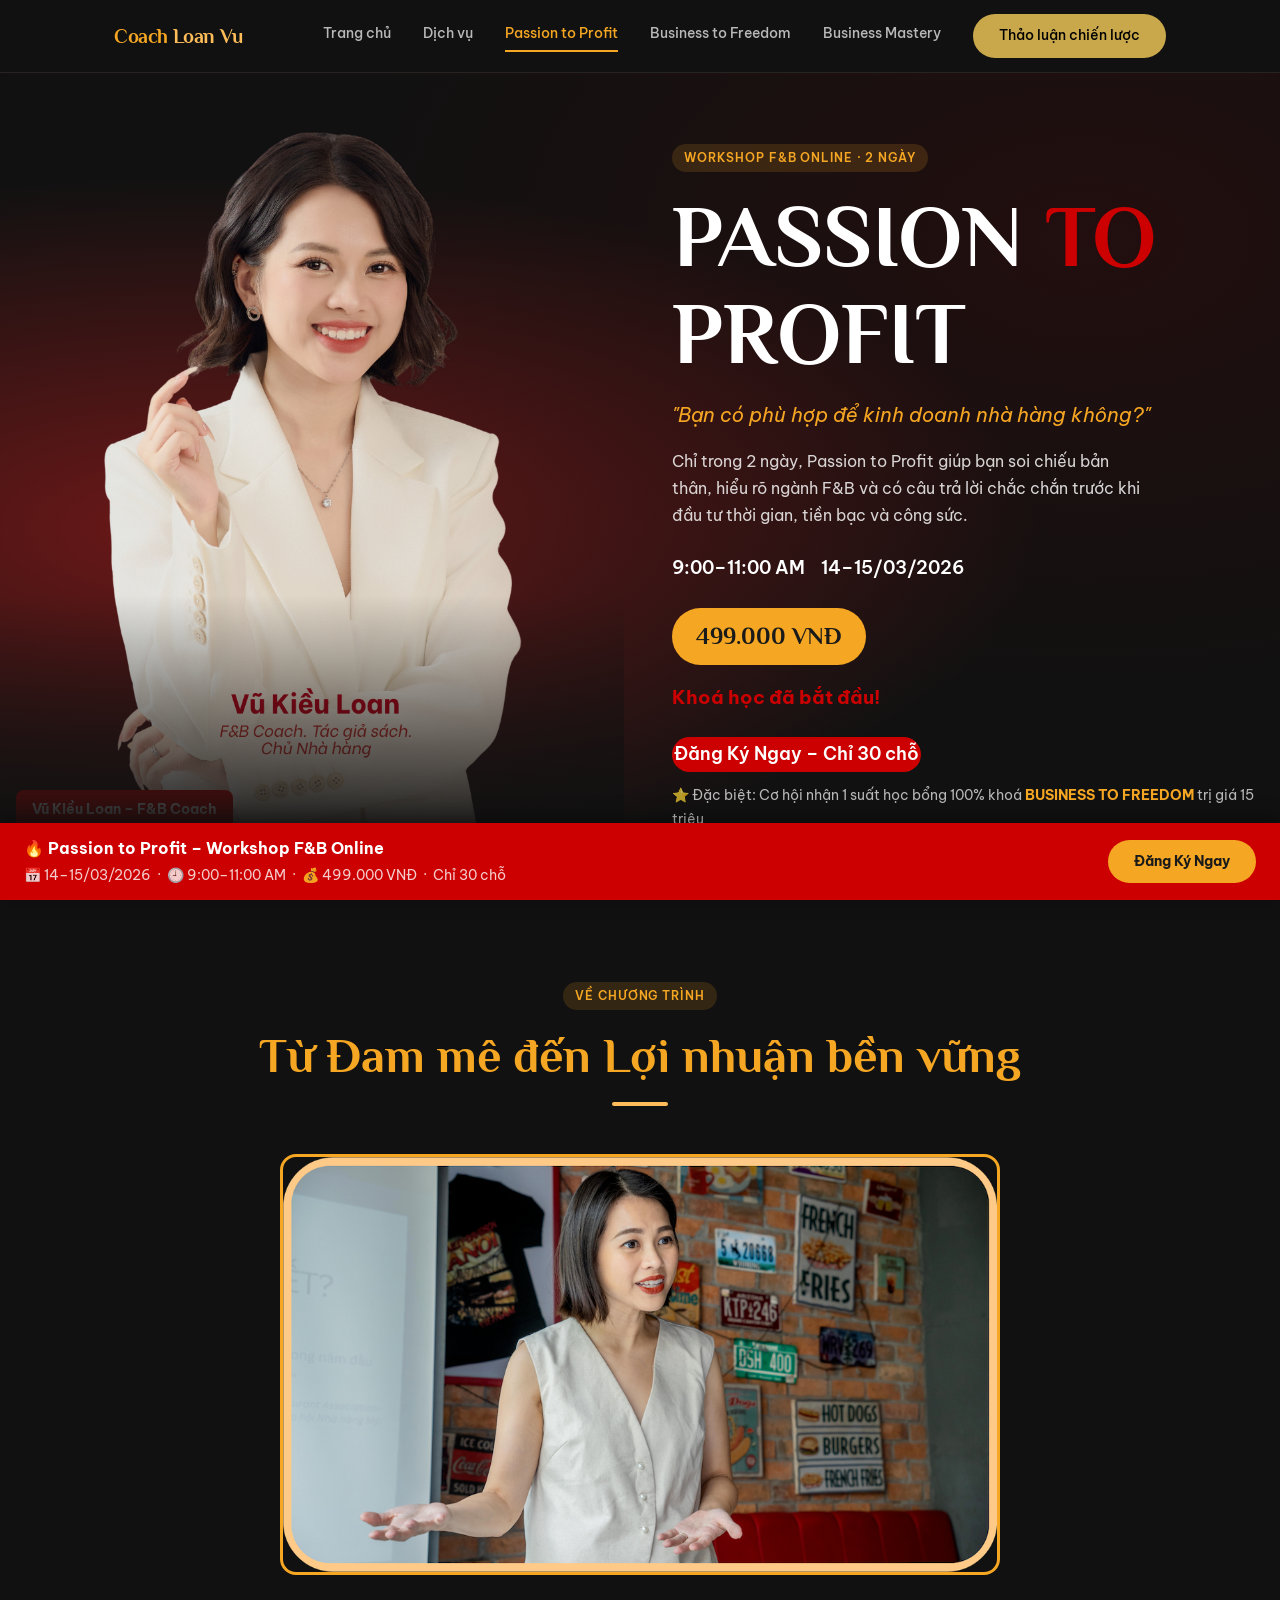
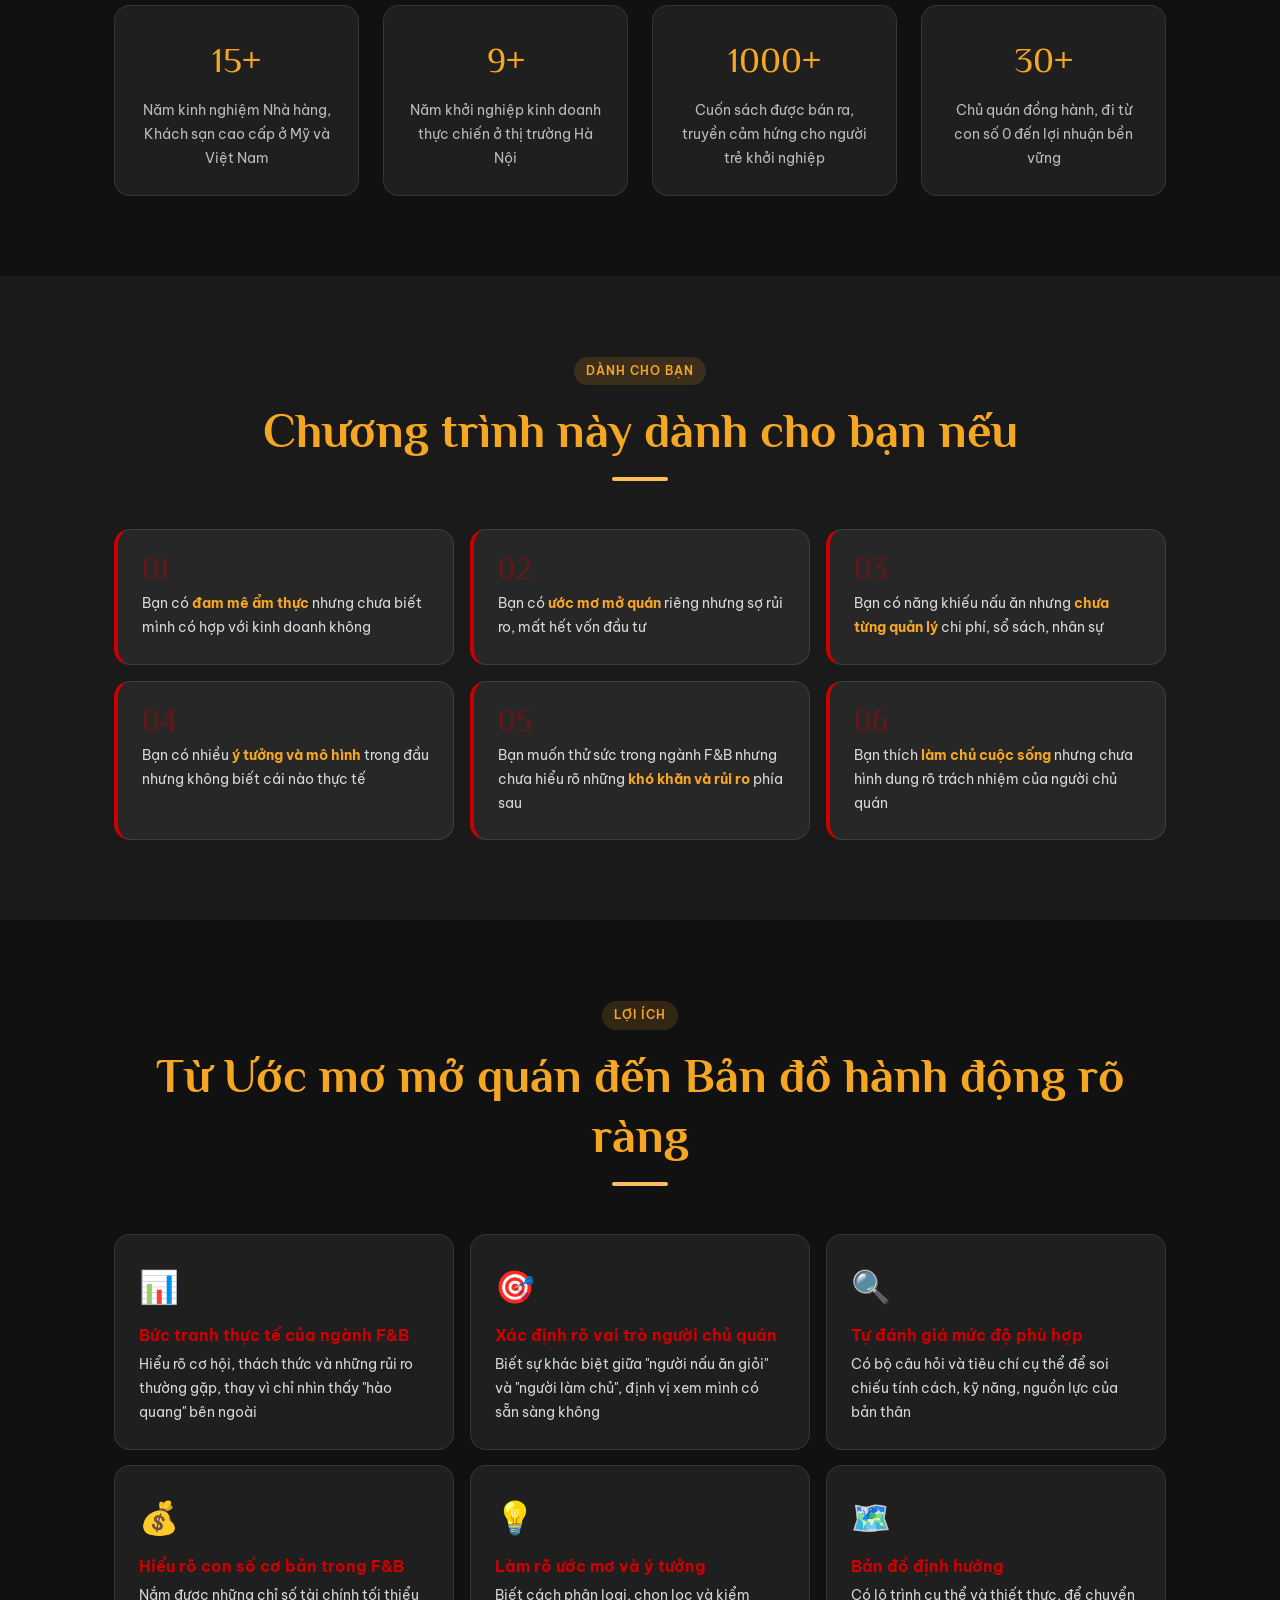
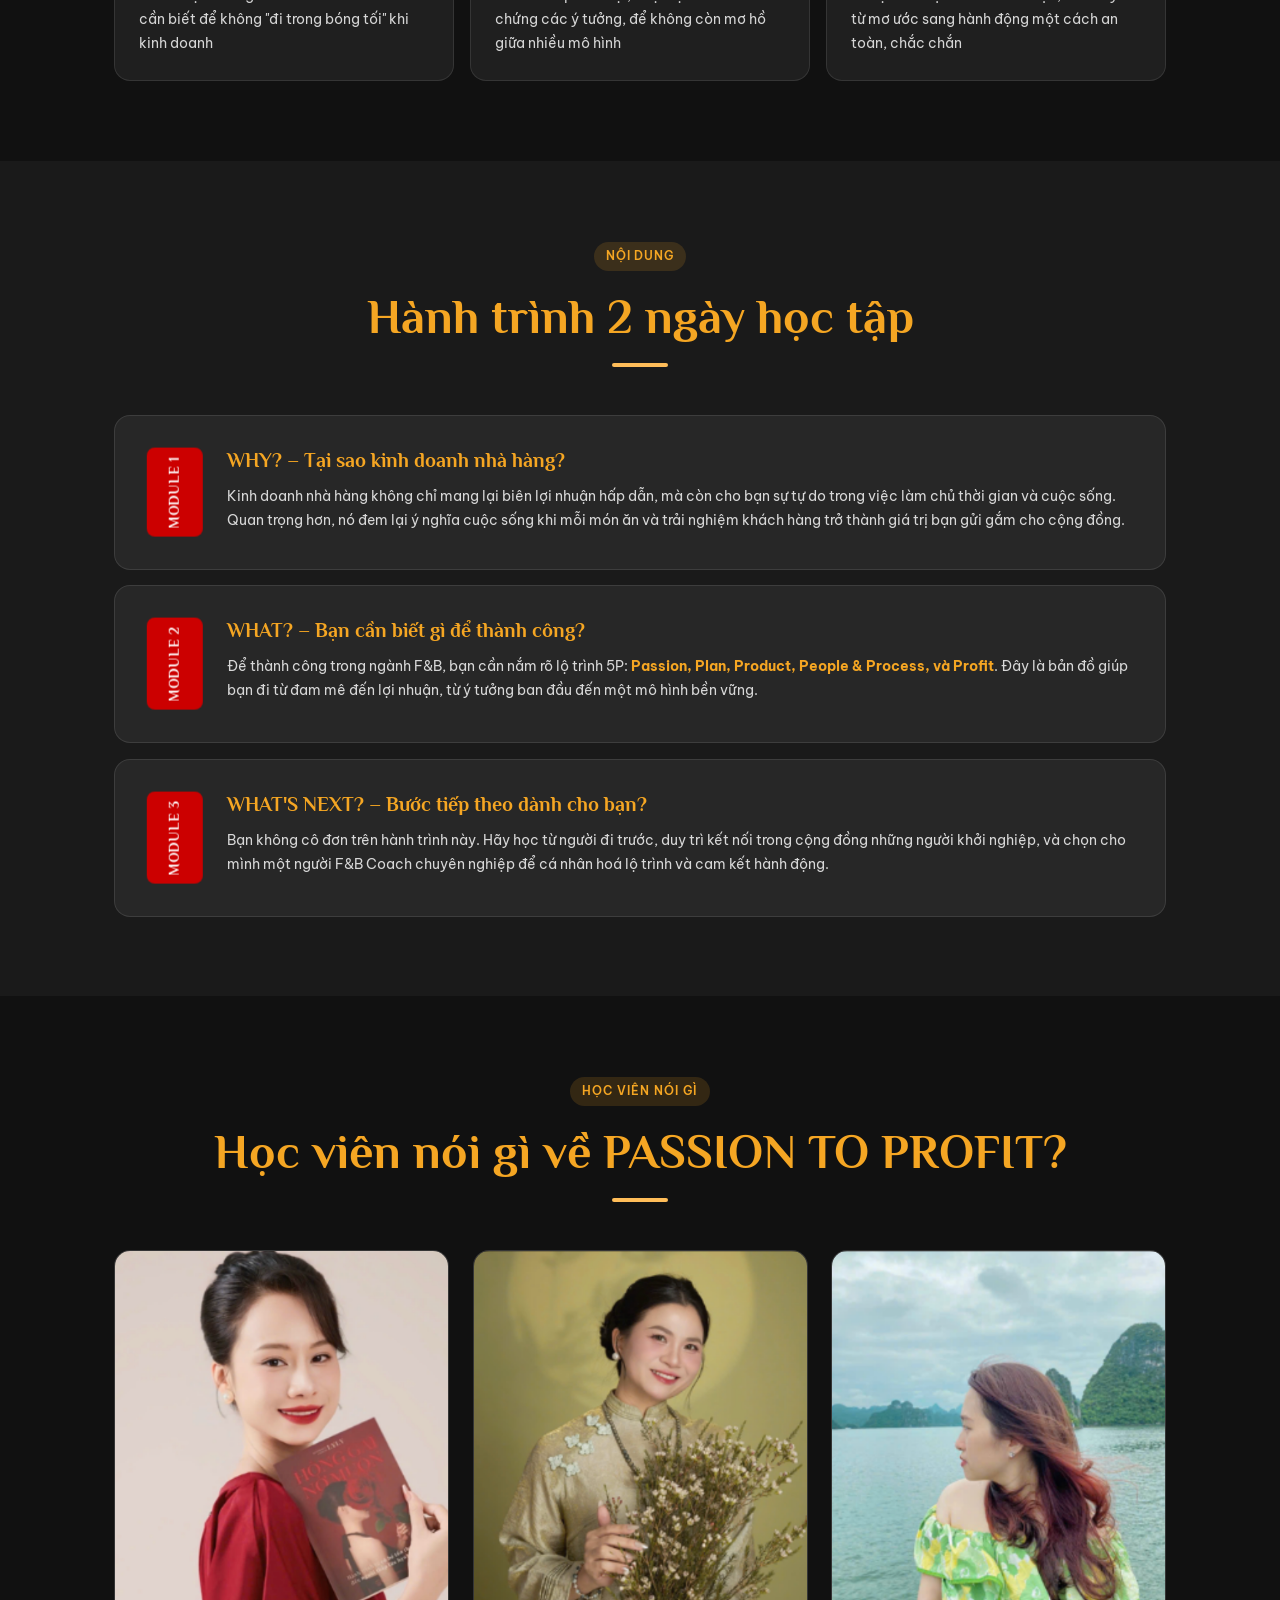
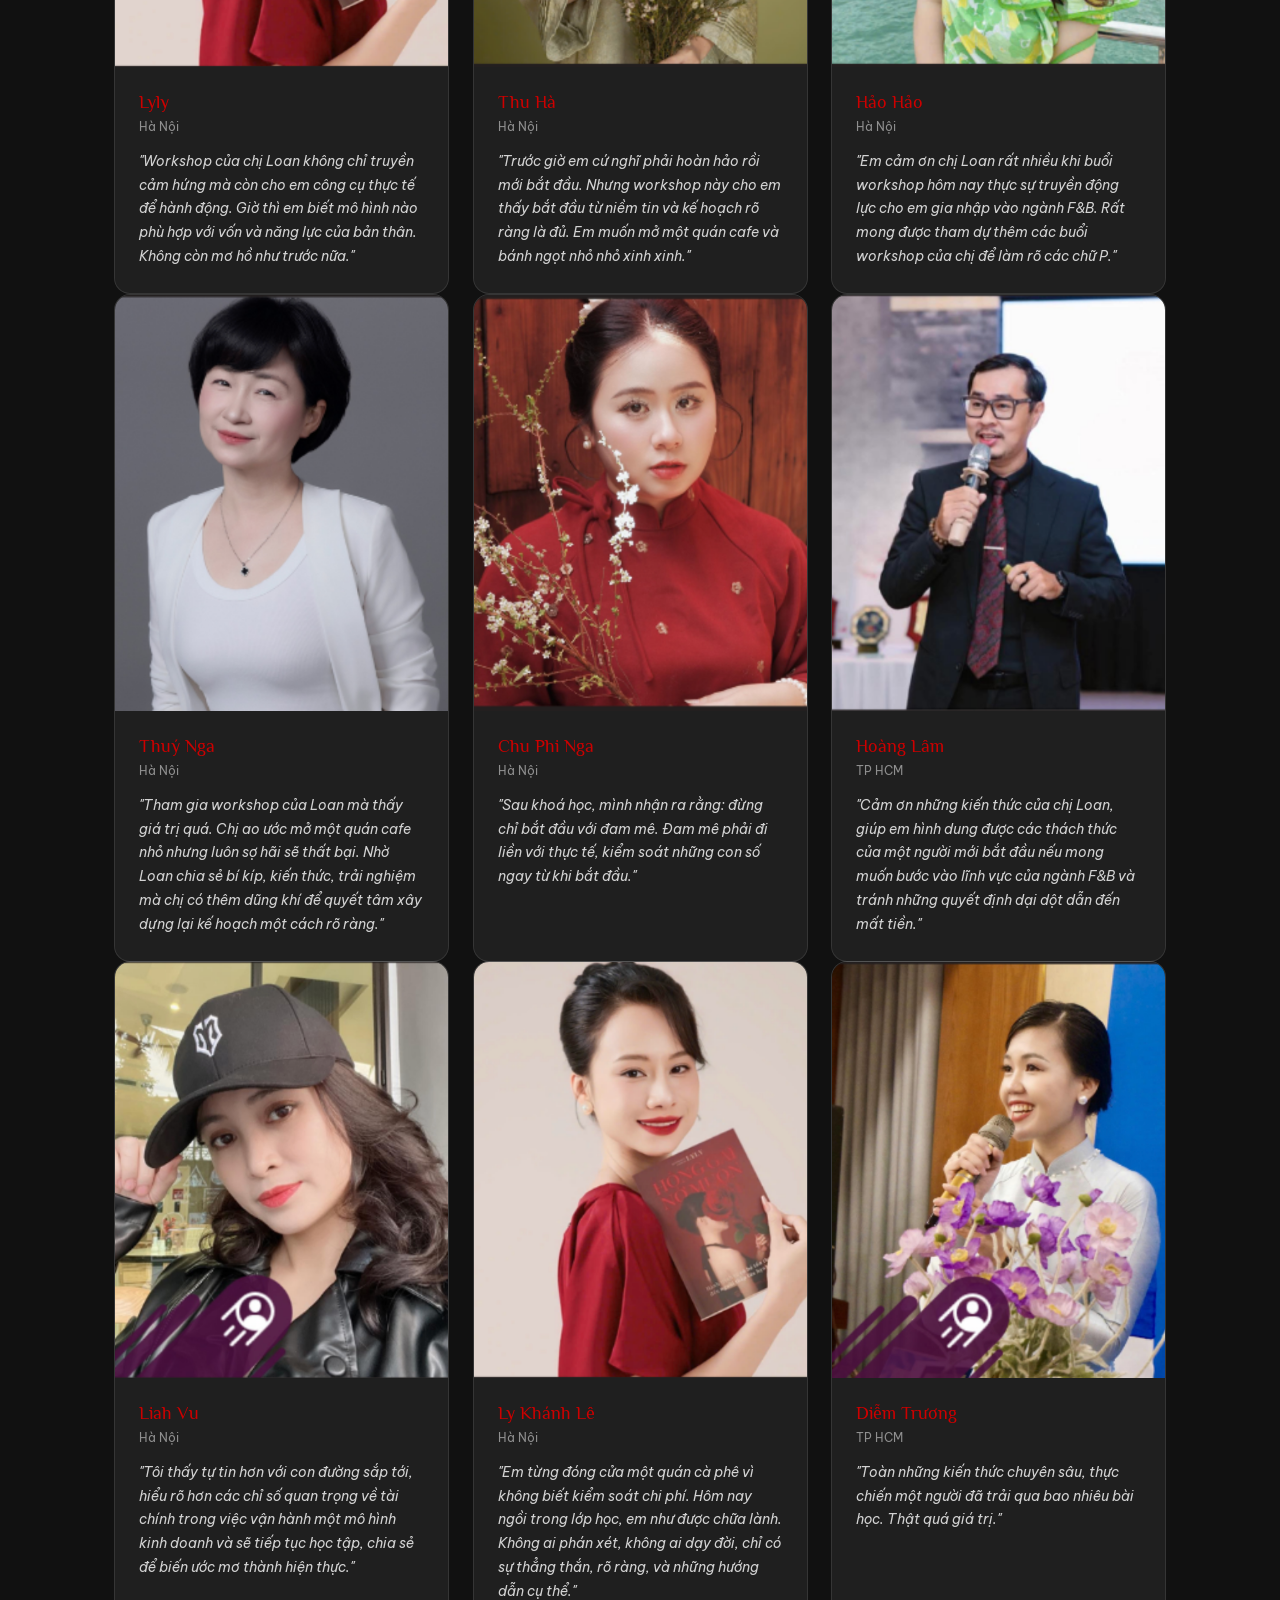
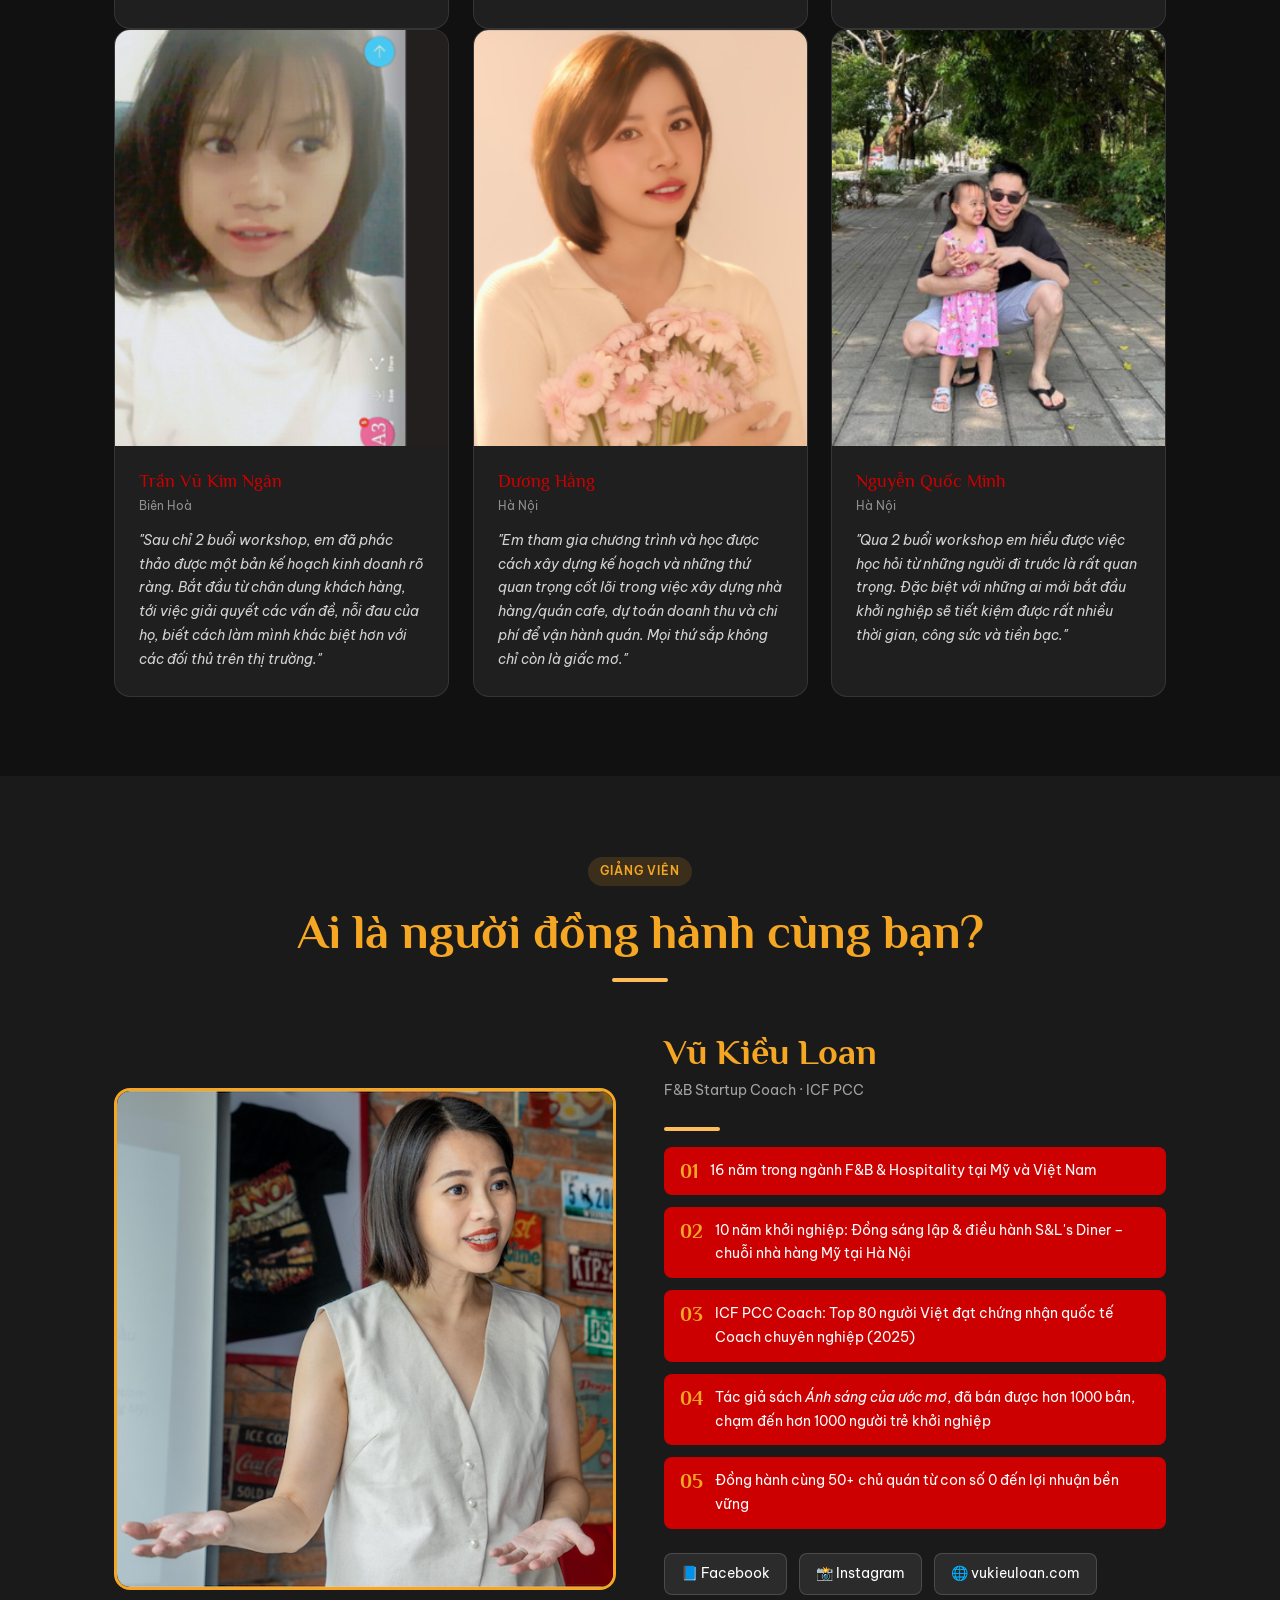
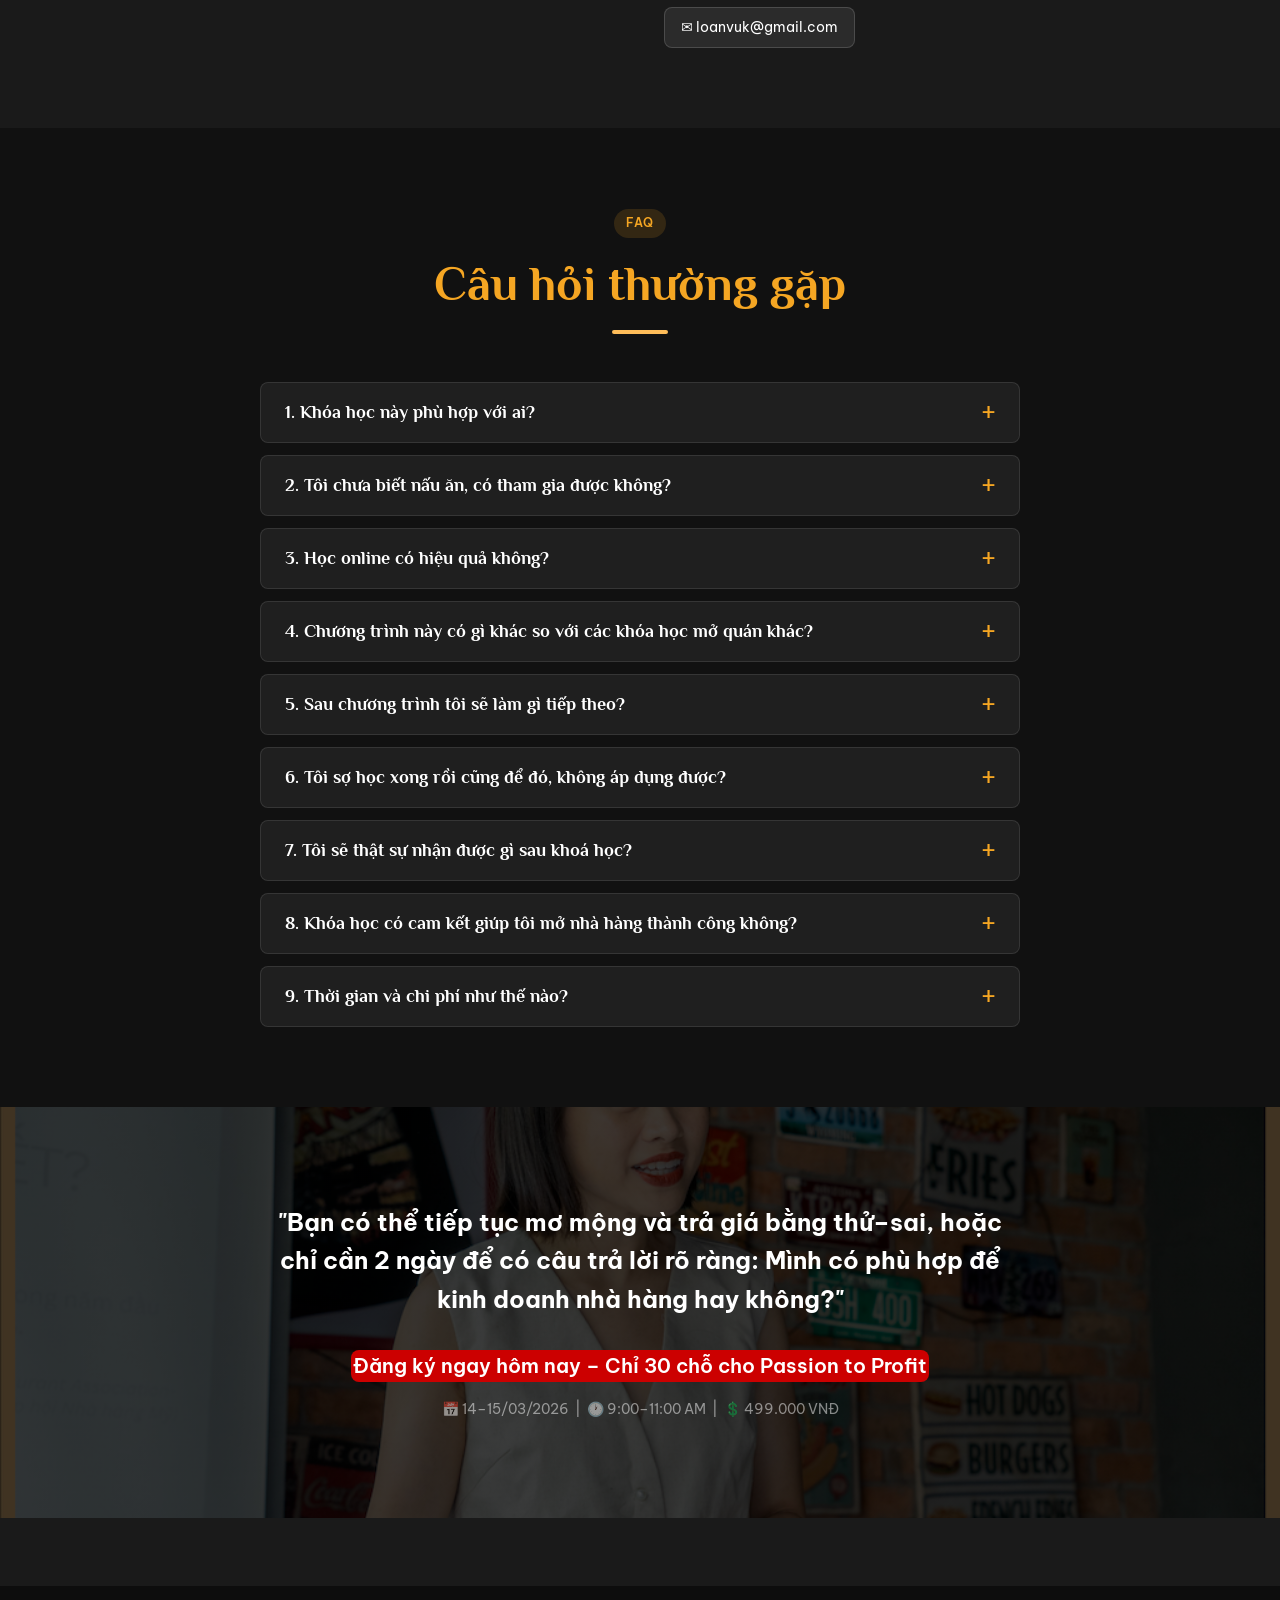
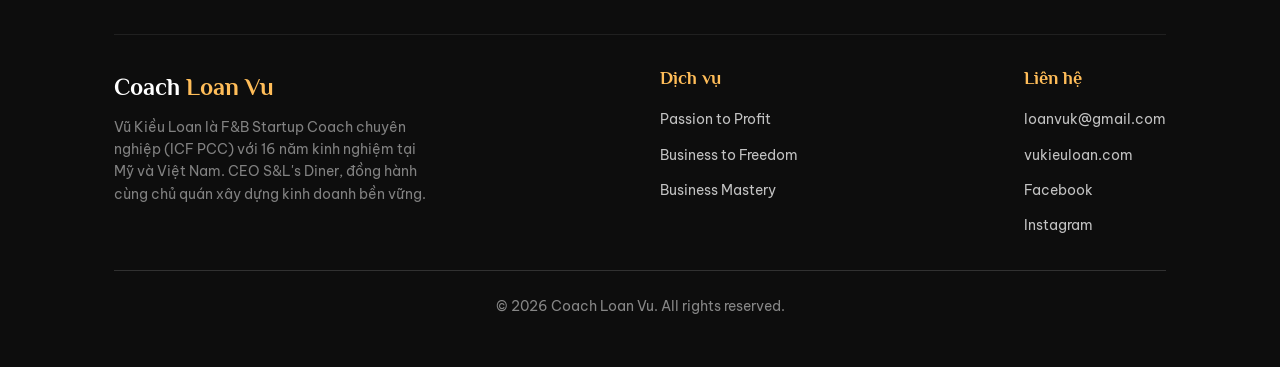
==== commit e03822f0: "remove trash" ====
--- a/dich-vu-1.html
+++ b/dich-vu-1.html
@@ -873,7 +873,7 @@
       <div style="padding-inline: var(--space-4);">
         <span class="badge" style="margin-bottom:var(--space-4);display:inline-block;">Workshop F&amp;B Online · 2
           ngày</span>
-        <h1 class="hero-p2p-title">PASSION<br /><span>TO</span><br />PROFIT</h1>
+        <h1 class="hero-p2p-title">PASSION <span>TO</span><br />PROFIT</h1>
         <p class="hero-tagline">"Bạn có phù hợp để kinh doanh nhà hàng không?"</p>
         <p style="font-size:var(--text-base);max-width:480px;">Chỉ trong 2 ngày, Passion to Profit giúp bạn soi chiếu
           bản thân, hiểu rõ ngành F&amp;B và có câu trả lời chắc chắn trước khi đầu tư thời gian, tiền bạc và công sức.
@@ -1083,7 +1083,7 @@
           <div class="divider" style="margin-inline:auto;"></div>
         </div>
 
-        <div class="testi-batch-label"><span>Batch 1</span></div>
+
         <div class="testi-grid">
           <div class="testi-card" data-reveal>
             <div class="testi-img-wrap"><img src="assets/dv1/t1-lyly.png" class="testi-img"
@@ -1120,7 +1120,7 @@
           </div>
         </div>
 
-        <div class="testi-batch-label"><span>Batch 2</span></div>
+
         <div class="testi-grid">
           <div class="testi-card" data-reveal>
             <div class="testi-img-wrap"><img src="assets/dv1/t2-thuynga.png" class="testi-img"
@@ -1156,7 +1156,7 @@
           </div>
         </div>
 
-        <div class="testi-batch-label"><span>Batch 3</span></div>
+
         <div class="testi-grid">
           <div class="testi-card" data-reveal>
             <div class="testi-img-wrap"><img src="assets/dv1/t3-liahvu.png" class="testi-img"
@@ -1192,7 +1192,7 @@
           </div>
         </div>
 
-        <div class="testi-batch-label"><span>Batch 4</span></div>
+
         <div class="testi-grid">
           <div class="testi-card" data-reveal>
             <div class="testi-img-wrap"><img src="assets/dv1/t4-kimngan.png" class="testi-img"
@@ -1250,11 +1250,11 @@
             <div class="cred-list">
               <div class="cred-item">
                 <span class="cred-num">01</span>
-                <p>15 năm trong ngành F&amp;B &amp; Hospitality tại Mỹ và Việt Nam</p>
+                <p>16 năm trong ngành F&amp;B &amp; Hospitality tại Mỹ và Việt Nam</p>
               </div>
               <div class="cred-item">
                 <span class="cred-num">02</span>
-                <p>8 năm khởi nghiệp: Chủ sở hữu &amp; CEO của S&amp;L's Diner – nhà hàng Mỹ tiên phong phong cách American Diner tại Hà Nội</p>
+                <p>10 năm khởi nghiệp: Đồng sáng lập &amp; điều hành S&amp;L's Diner – chuỗi nhà hàng Mỹ tại Hà Nội</p>
               </div>
               <div class="cred-item">
                 <span class="cred-num">03</span>
@@ -1271,10 +1271,18 @@
               </div>
             </div>
             <div style="margin-top: var(--space-6); display: flex; gap: var(--space-3); flex-wrap: wrap;">
-              <a href="https://www.facebook.com/loanvuk" target="_blank" rel="noopener" style="font-size:var(--text-sm); padding: 8px 16px; background: rgba(255,255,255,0.08); color:#fff; border:1px solid rgba(255,255,255,0.15); border-radius:var(--radius-md); text-decoration:none;">📘 Facebook</a>
-              <a href="https://www.instagram.com/loanvuk" target="_blank" rel="noopener" style="font-size:var(--text-sm); padding: 8px 16px; background: rgba(255,255,255,0.08); color:#fff; border:1px solid rgba(255,255,255,0.15); border-radius:var(--radius-md); text-decoration:none;">📸 Instagram</a>
-              <a href="https://www.vukieuloan.com" target="_blank" rel="noopener" style="font-size:var(--text-sm); padding: 8px 16px; background: rgba(255,255,255,0.08); color:#fff; border:1px solid rgba(255,255,255,0.15); border-radius:var(--radius-md); text-decoration:none;">🌐 vukieuloan.com</a>
-              <a href="mailto:loanvuk@gmail.com" style="font-size:var(--text-sm); padding: 8px 16px; background: rgba(255,255,255,0.08); color:#fff; border:1px solid rgba(255,255,255,0.15); border-radius:var(--radius-md); text-decoration:none;">✉️ loanvuk@gmail.com</a>
+              <a href="https://www.facebook.com/loanvuk" target="_blank" rel="noopener"
+                style="font-size:var(--text-sm); padding: 8px 16px; background: rgba(255,255,255,0.08); color:#fff; border:1px solid rgba(255,255,255,0.15); border-radius:var(--radius-md); text-decoration:none;">📘
+                Facebook</a>
+              <a href="https://www.instagram.com/loanvuk" target="_blank" rel="noopener"
+                style="font-size:var(--text-sm); padding: 8px 16px; background: rgba(255,255,255,0.08); color:#fff; border:1px solid rgba(255,255,255,0.15); border-radius:var(--radius-md); text-decoration:none;">📸
+                Instagram</a>
+              <a href="https://www.vukieuloan.com" target="_blank" rel="noopener"
+                style="font-size:var(--text-sm); padding: 8px 16px; background: rgba(255,255,255,0.08); color:#fff; border:1px solid rgba(255,255,255,0.15); border-radius:var(--radius-md); text-decoration:none;">🌐
+                vukieuloan.com</a>
+              <a href="mailto:loanvuk@gmail.com"
+                style="font-size:var(--text-sm); padding: 8px 16px; background: rgba(255,255,255,0.08); color:#fff; border:1px solid rgba(255,255,255,0.15); border-radius:var(--radius-md); text-decoration:none;">✉️
+                loanvuk@gmail.com</a>
             </div>
           </div>
         </div>
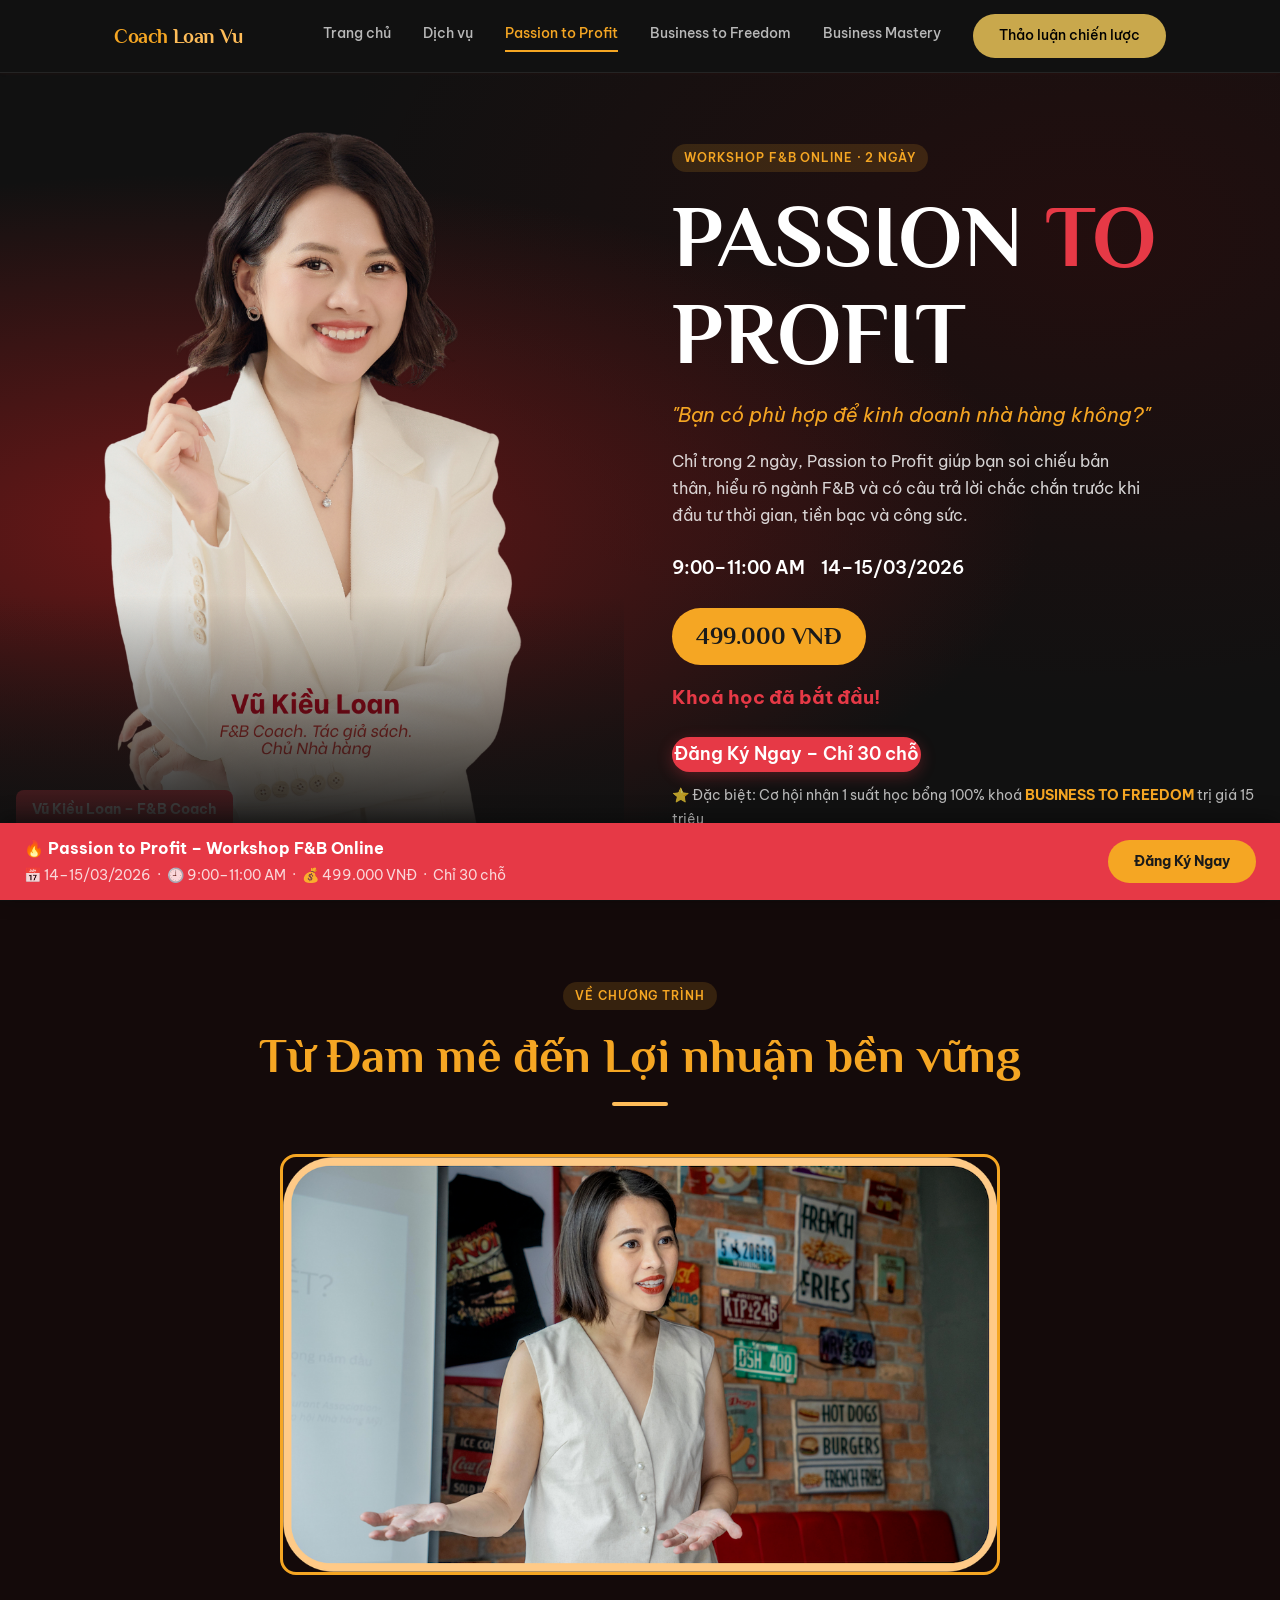
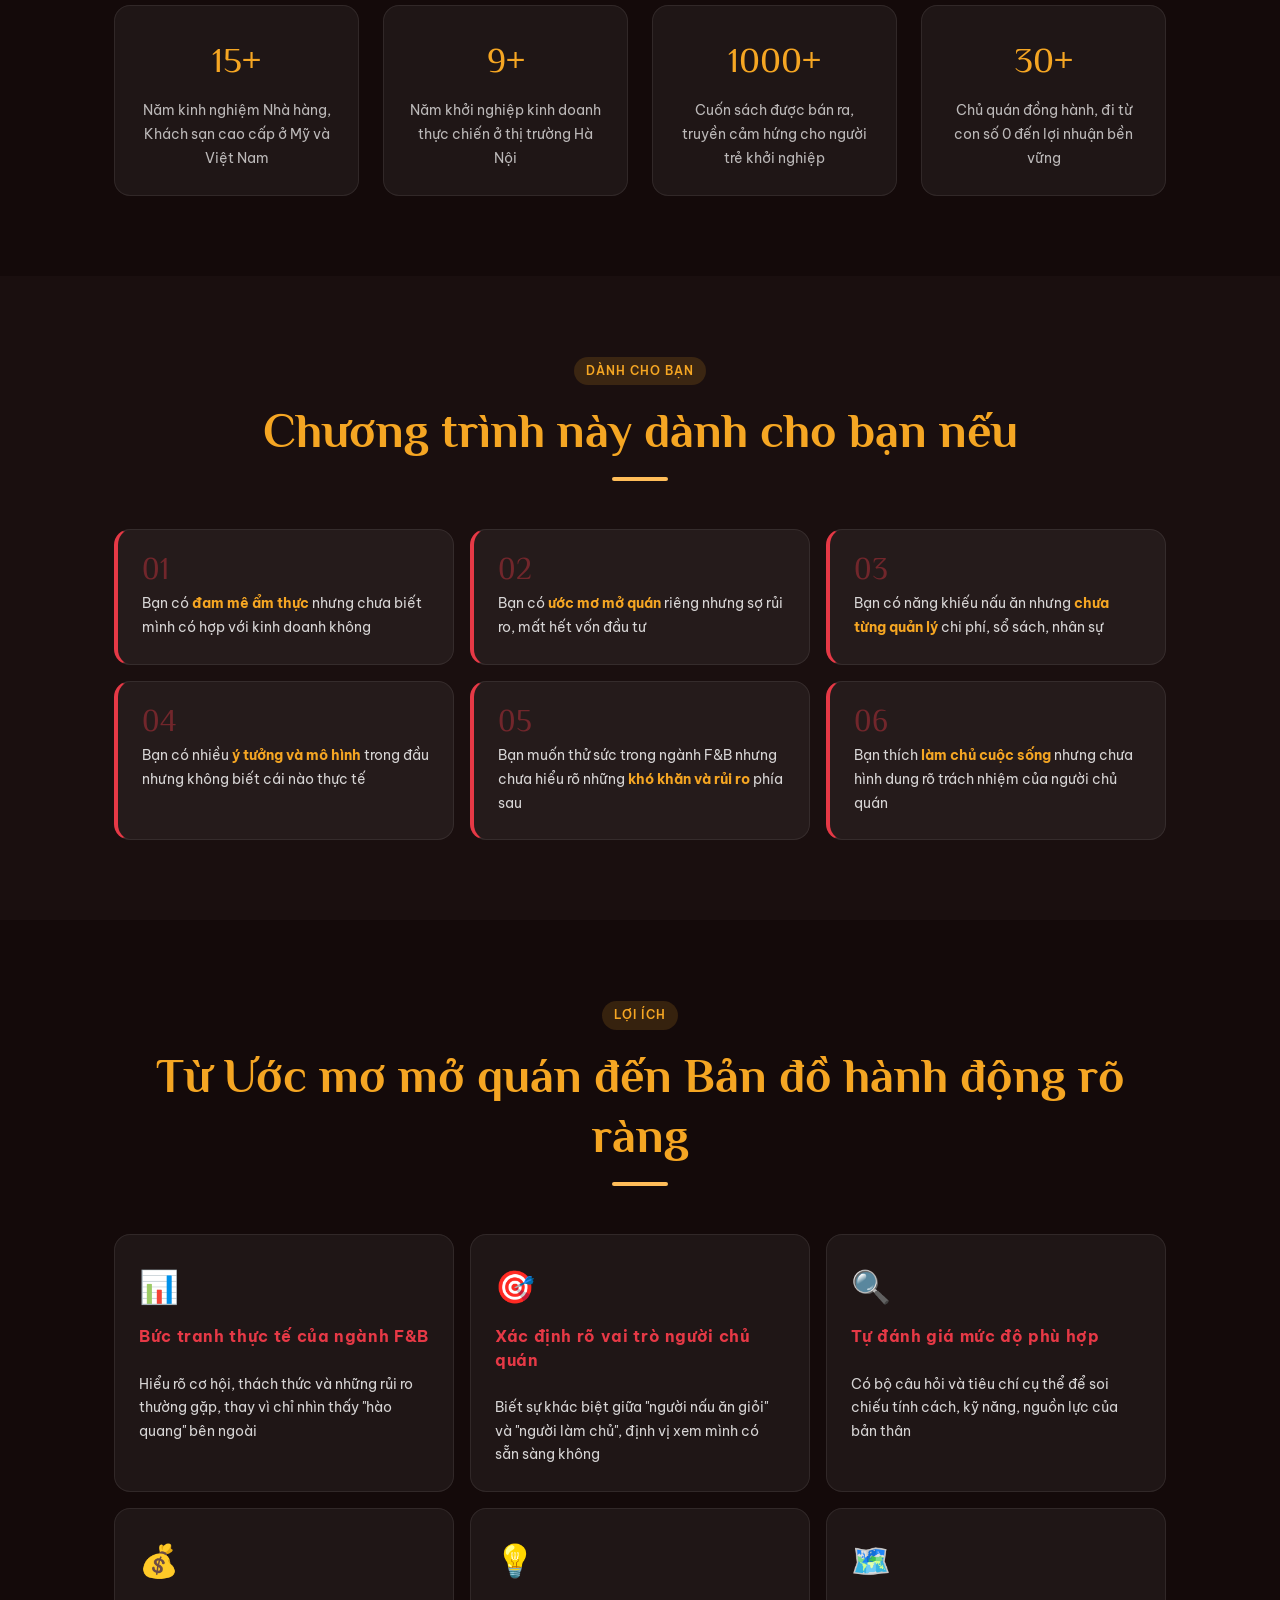
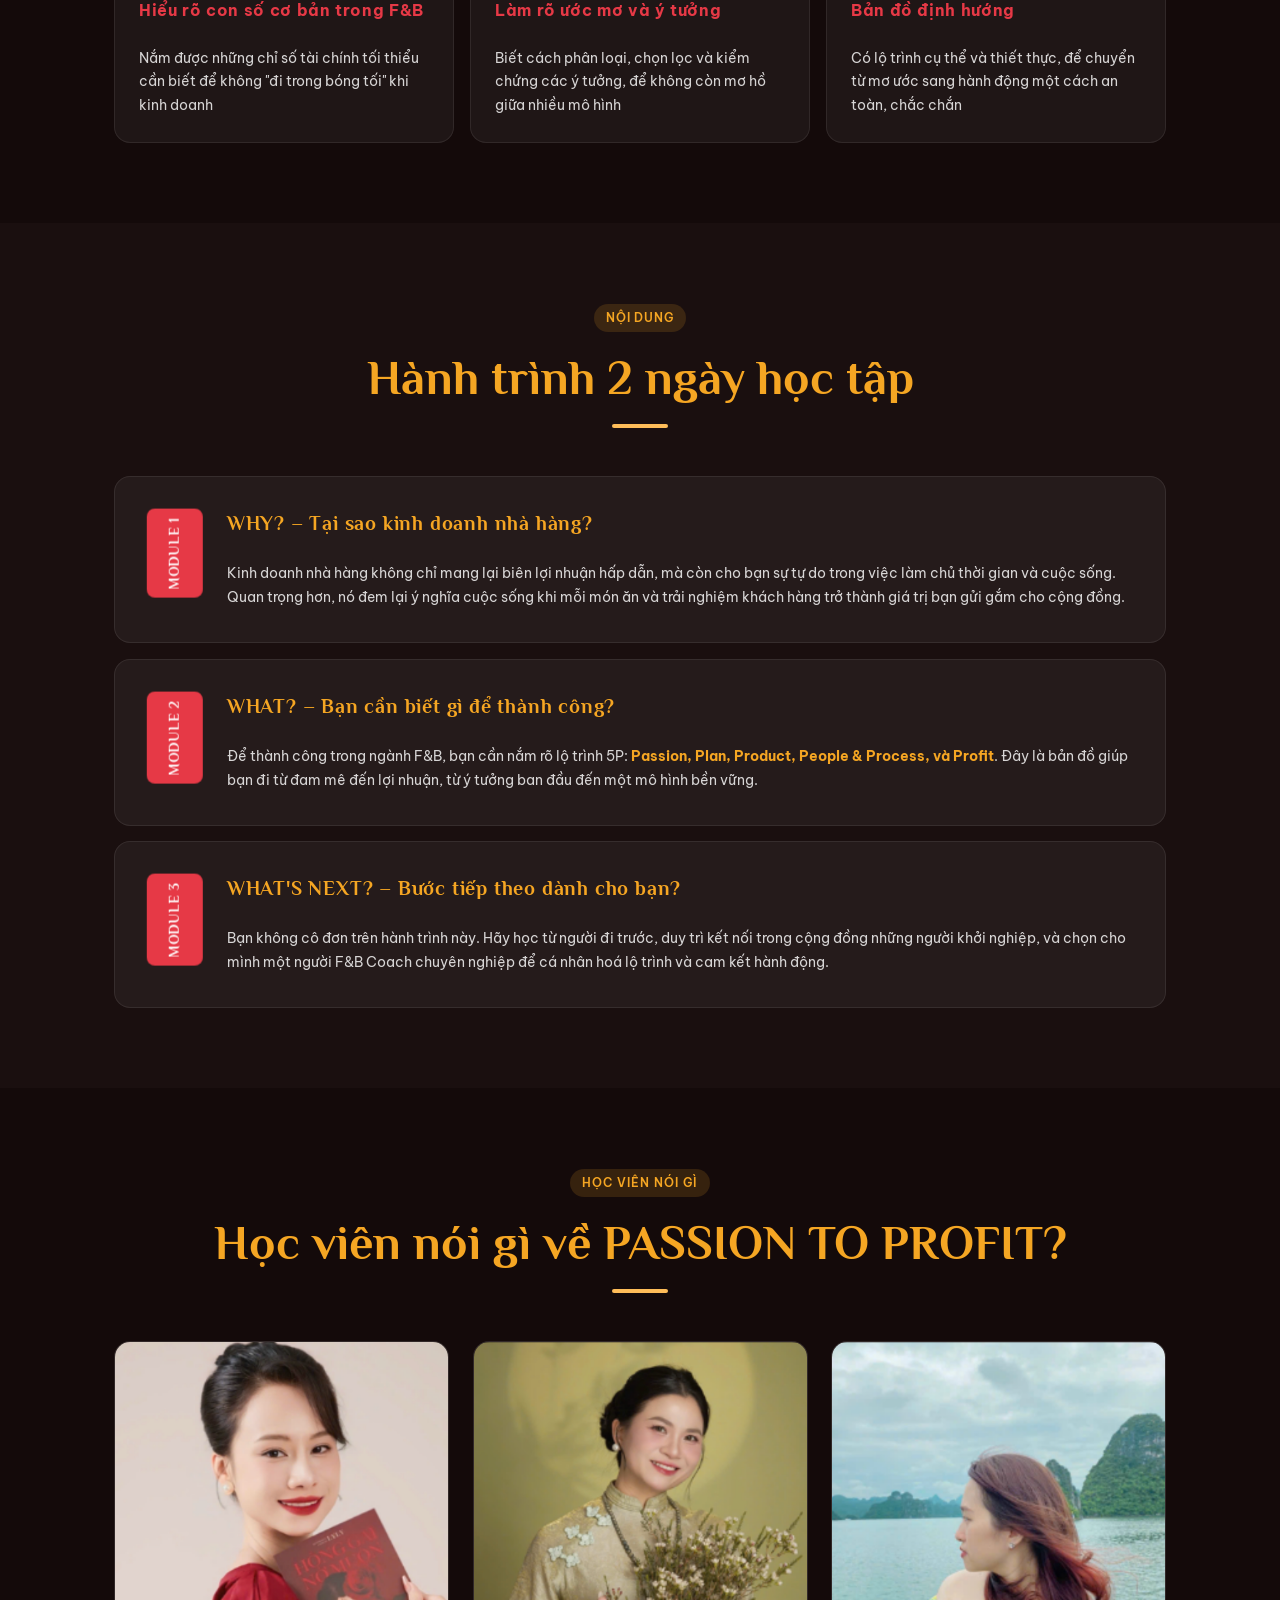
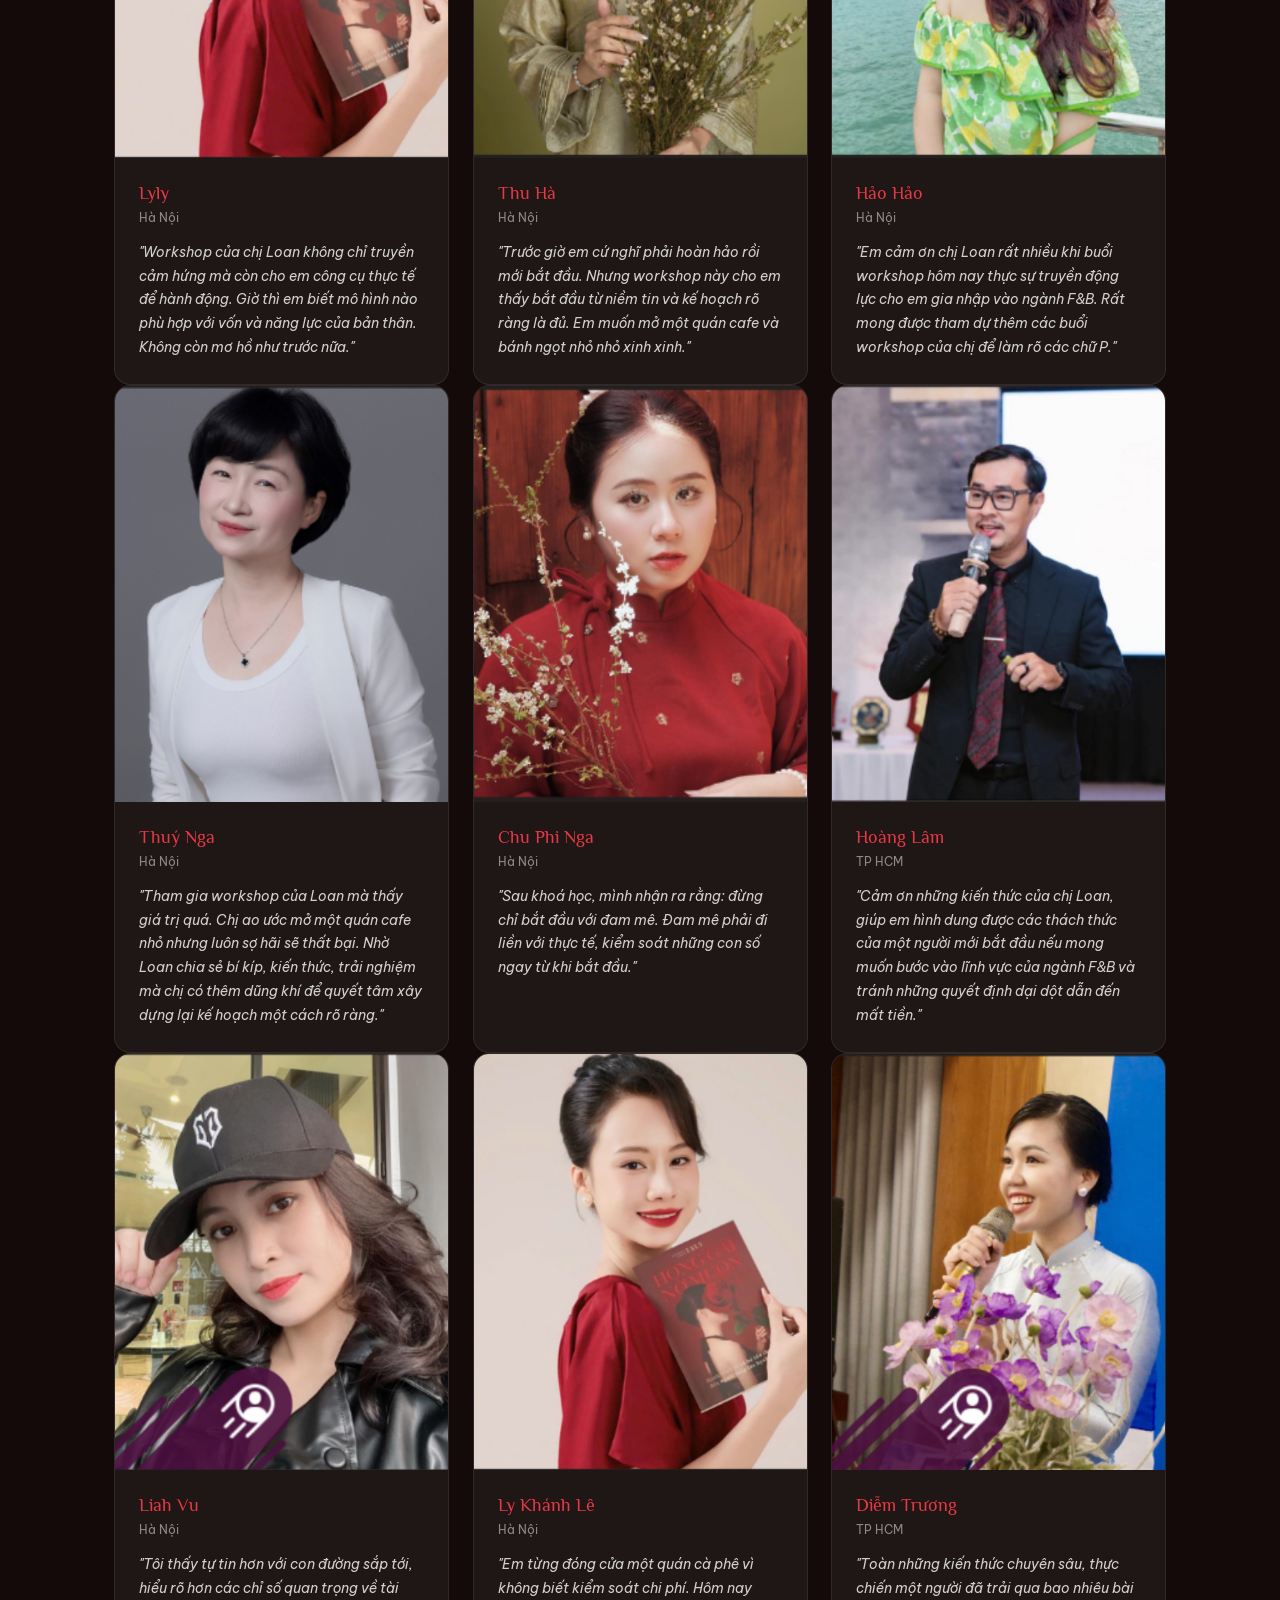
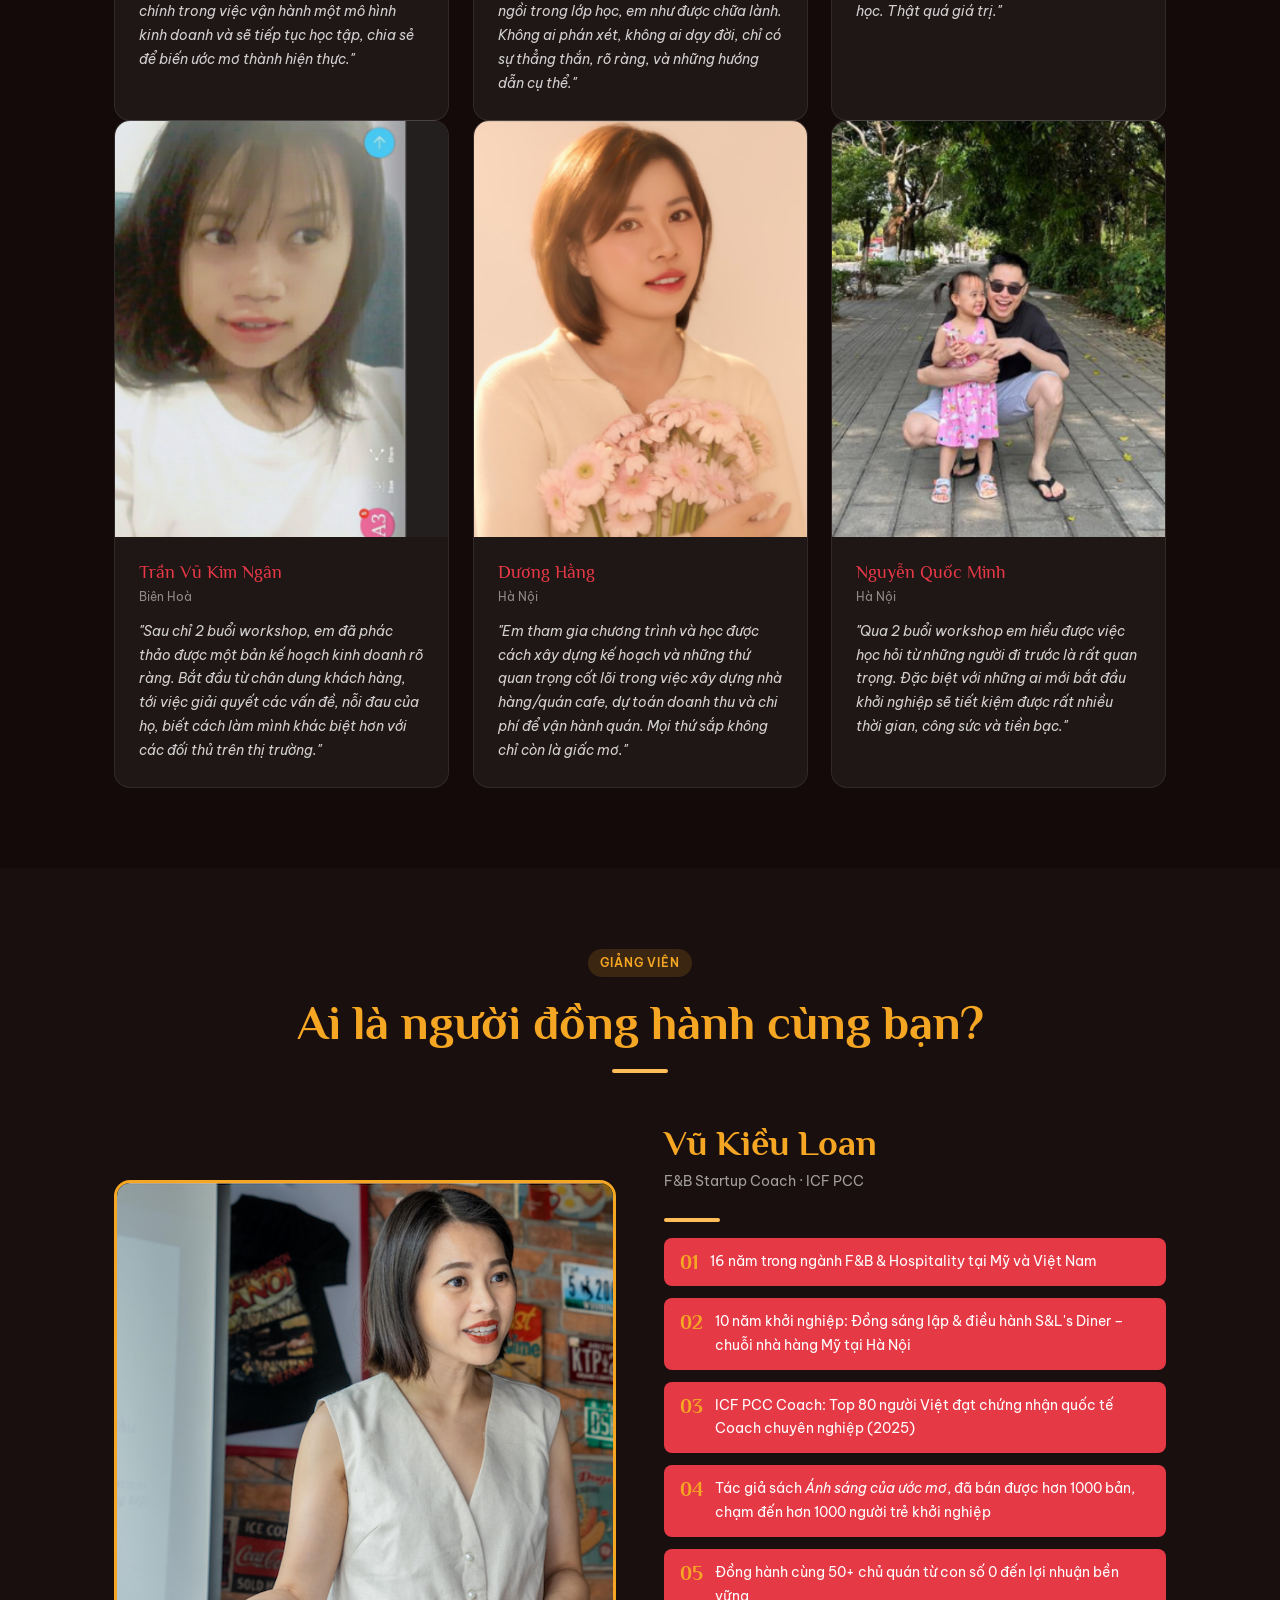
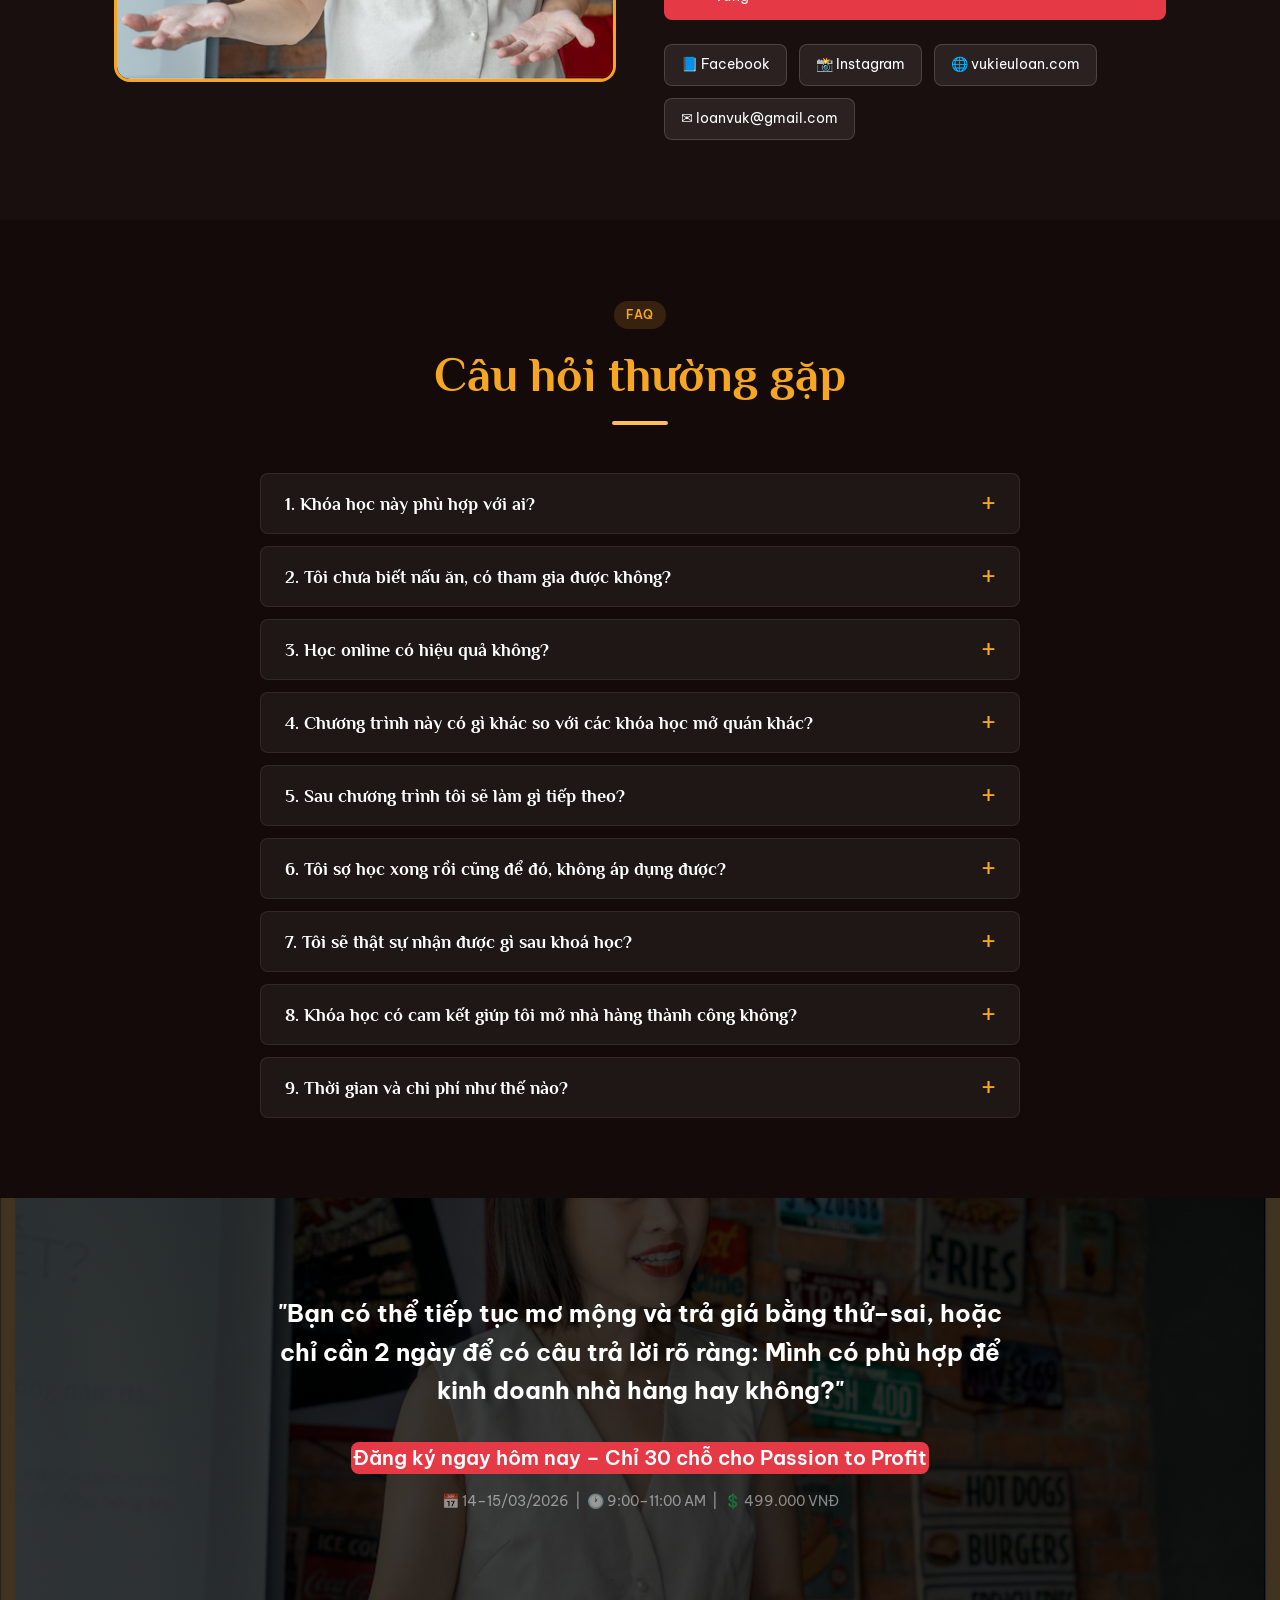
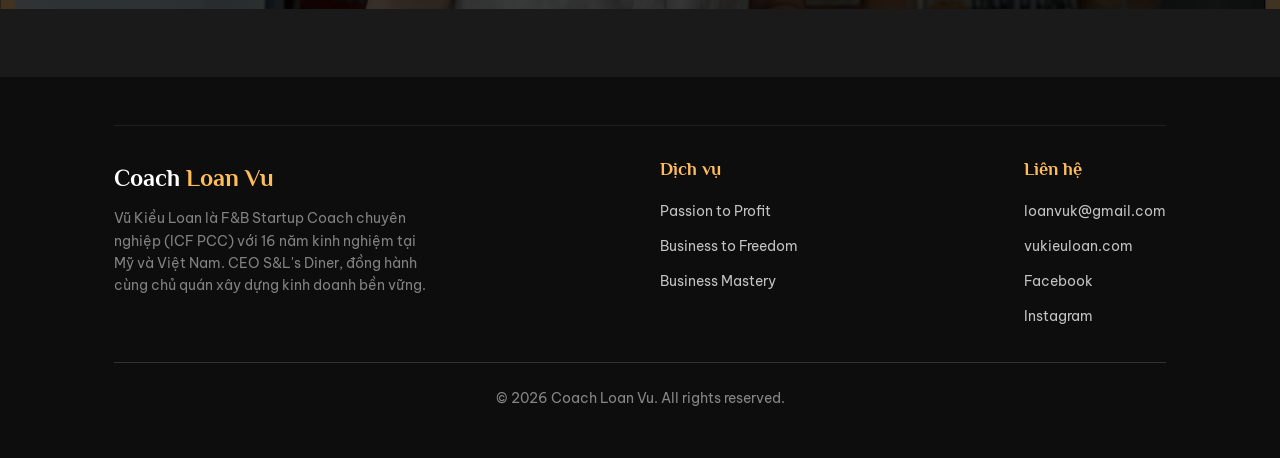
==== commit 7fe706f6: "upgrade services by levels" ====
--- a/dich-vu-1.html
+++ b/dich-vu-1.html
@@ -28,11 +28,11 @@
 
     :root {
       --p2p-gold: #F5A623;
-      --p2p-red: #CC0000;
-      --p2p-dark: #1a1a1a;
-      --p2p-dark2: #111111;
-      --p2p-card: rgba(255, 255, 255, 0.06);
-      --p2p-border: rgba(255, 255, 255, 0.1);
+      --p2p-red: #E63946;
+      --p2p-dark: #1a0f0f;
+      --p2p-dark2: #140a0a;
+      --p2p-card: rgba(255, 255, 255, 0.05);
+      --p2p-border: rgba(255, 255, 255, 0.08);
     }
 
     /* Override shared heading color */
@@ -321,12 +321,14 @@
       color: #fff;
       font-size: var(--text-lg);
       padding: var(--space-4) var(--space-10);
+      box-shadow: 0 4px 15px rgba(230, 57, 70, 0.3);
+      transition: all 0.25s ease;
     }
 
     .btn-p2p-cta:hover {
-      background: #aa0000;
+      background: #c52d3a;
       transform: translateY(-2px);
-      box-shadow: 0 8px 24px rgba(204, 0, 0, 0.4);
+      box-shadow: 0 8px 24px rgba(230, 57, 70, 0.4);
     }
 
     @media(max-width:768px) {
@@ -413,6 +415,12 @@
       border-radius: var(--radius-lg);
       padding: var(--space-6);
       border-left: 4px solid var(--p2p-red);
+      transition: all 0.25s ease;
+    }
+    .target-card:hover {
+      transform: translateY(-3px);
+      box-shadow: 0 8px 20px rgba(0,0,0,0.3);
+      border-left-color: var(--p2p-gold);
     }
 
     .target-num {
@@ -443,6 +451,18 @@
       .target-grid {
         grid-template-columns: 1fr;
       }
+    }
+
+    /* ── Box Headings Adjustment ── */
+    .benefit-card h3, .benefit-card h4, 
+    .module-card h3, .module-card h4,
+    .target-card h3, .target-card h4,
+    .pain-card h3, .pain-card h4,
+    .step-card h3,
+    .pricing-card h3, .pricing-card h4 {
+      letter-spacing: 0.04em;
+      margin-bottom: var(--space-6) !important;
+      line-height: 1.45 !important;
     }
 
     /* ── Benefits ── */
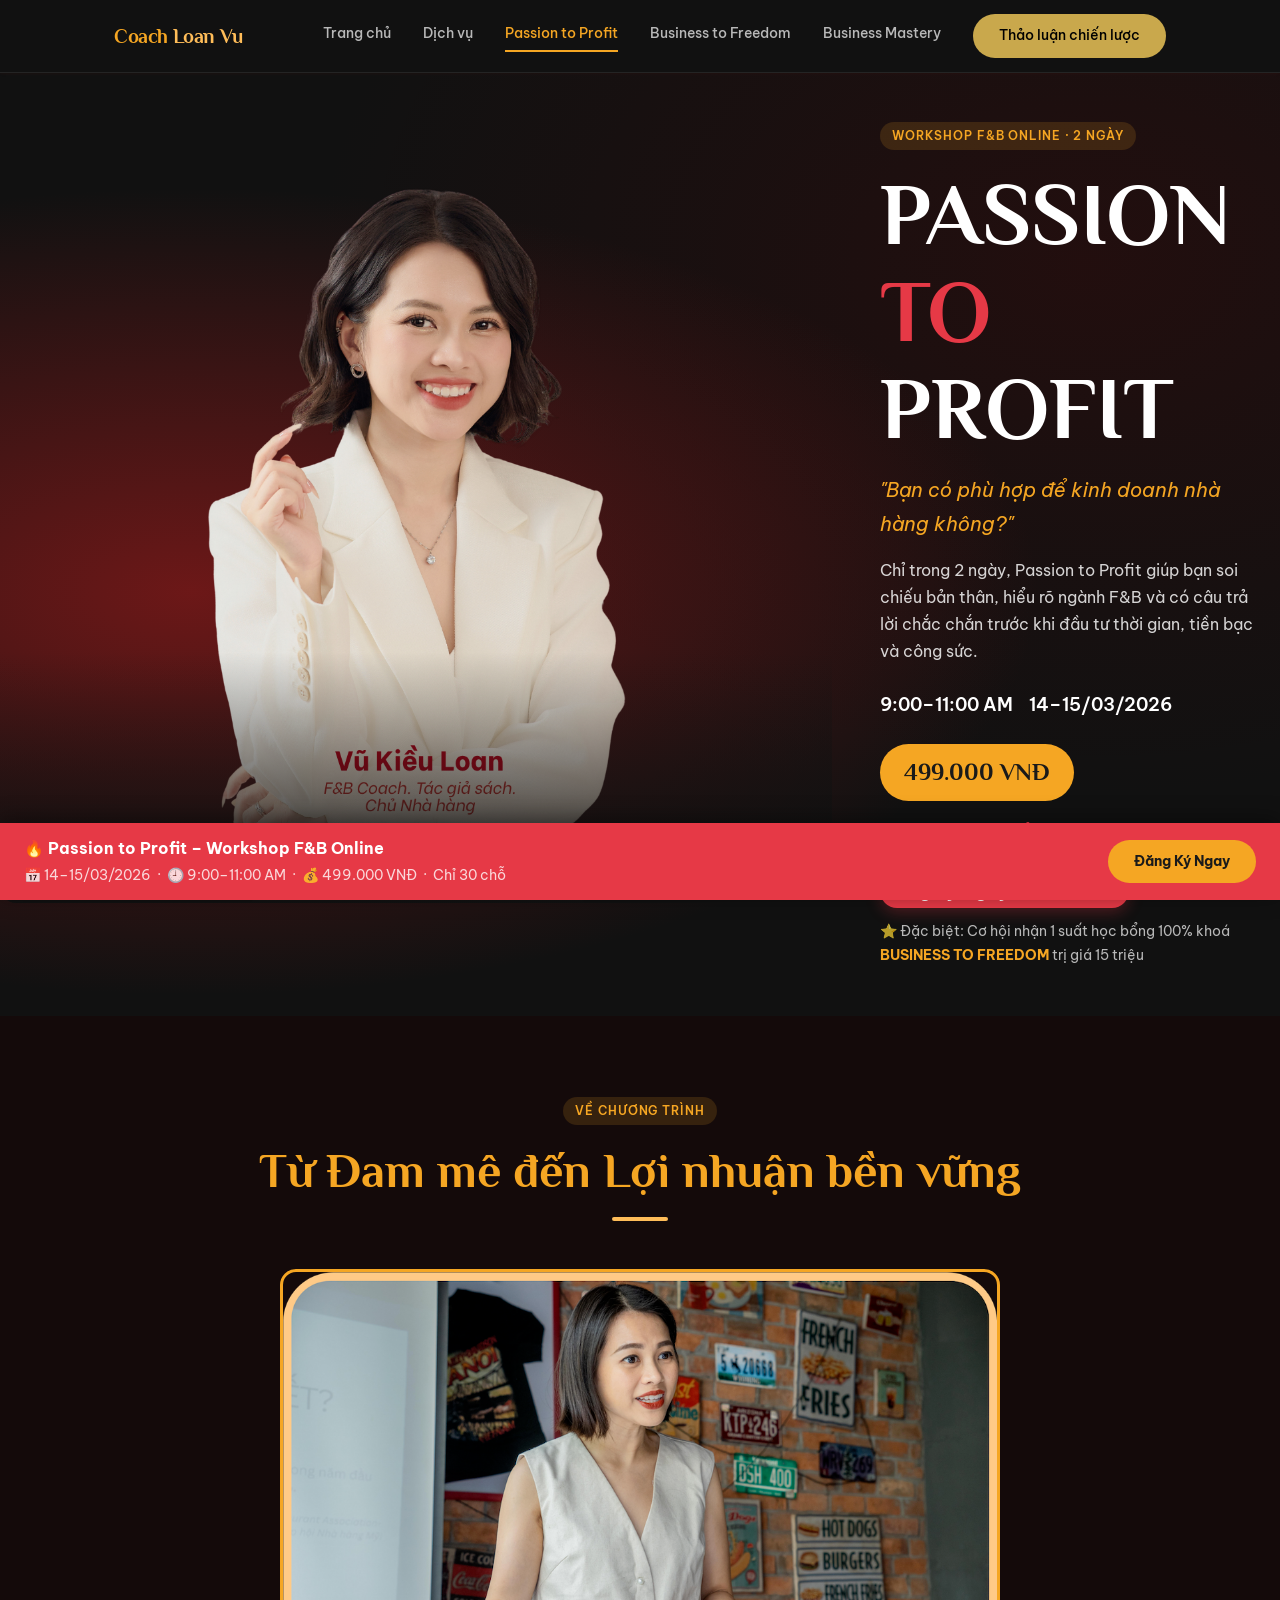
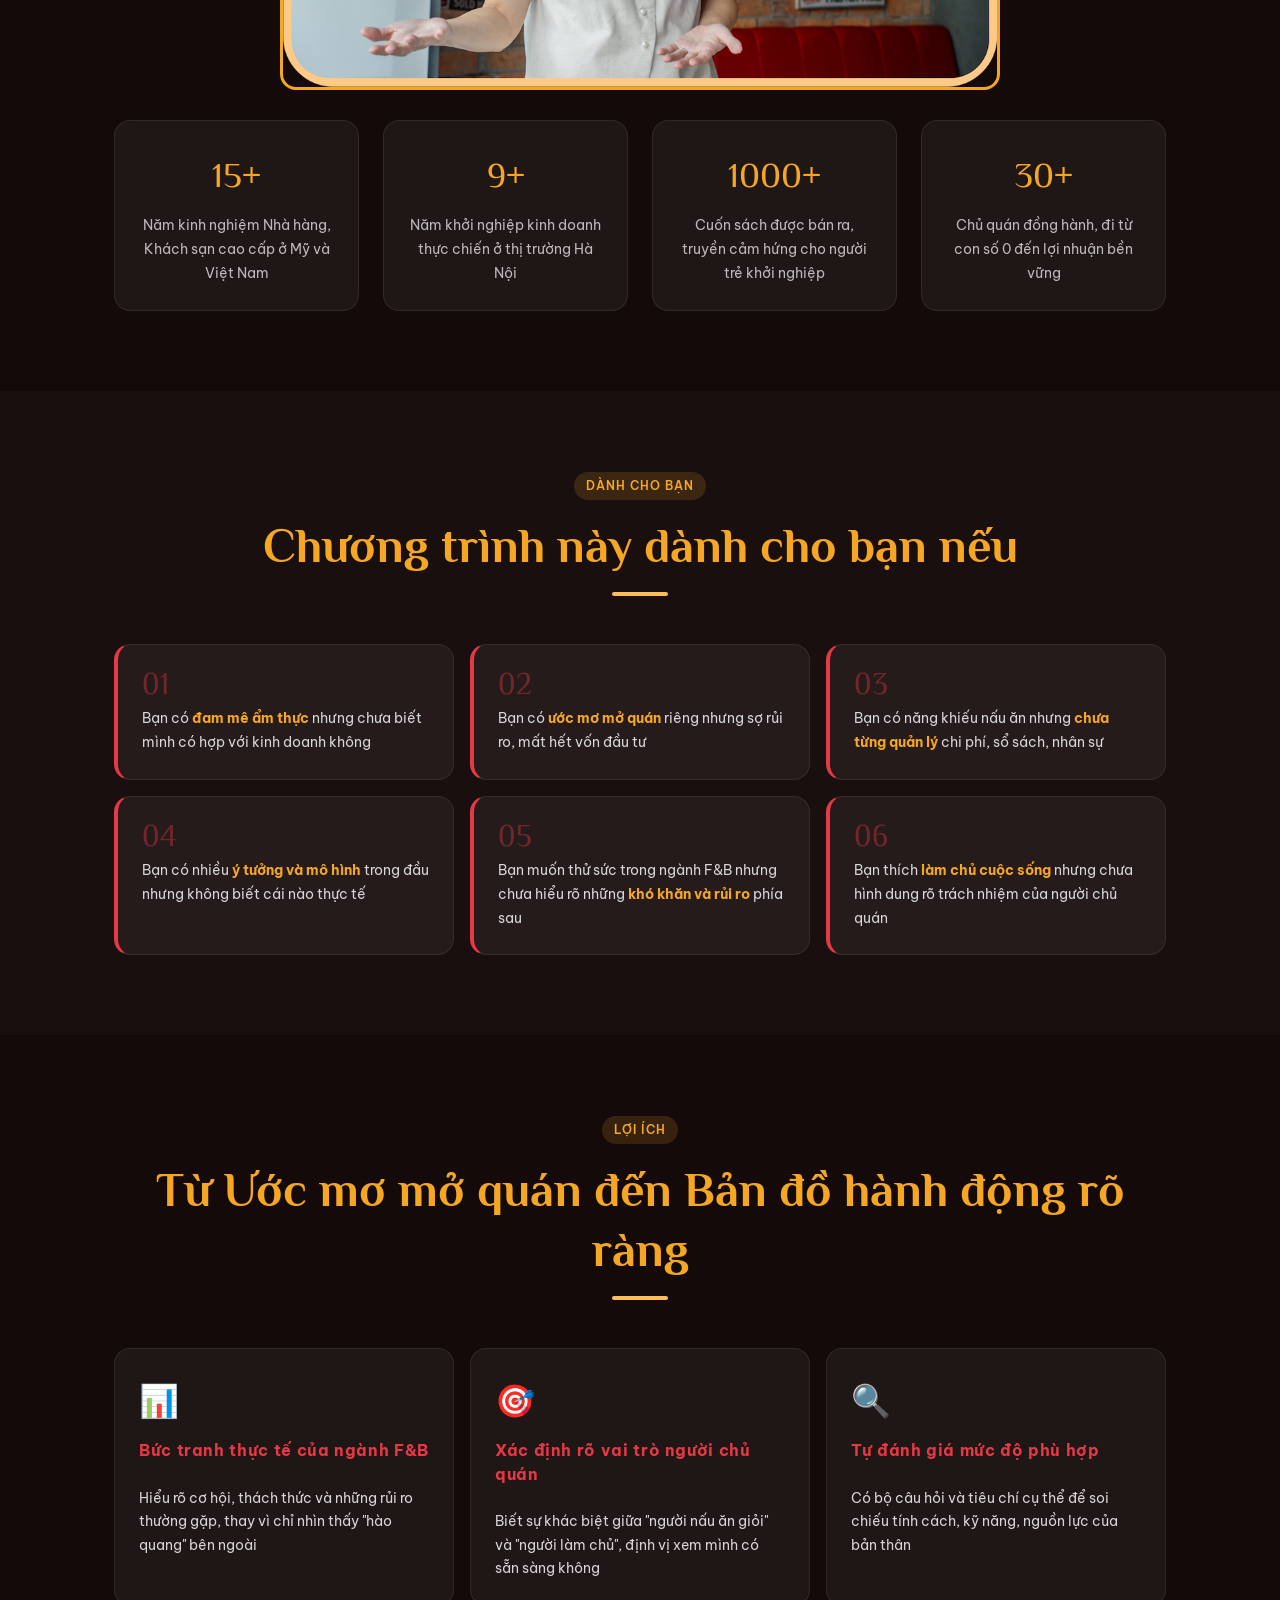
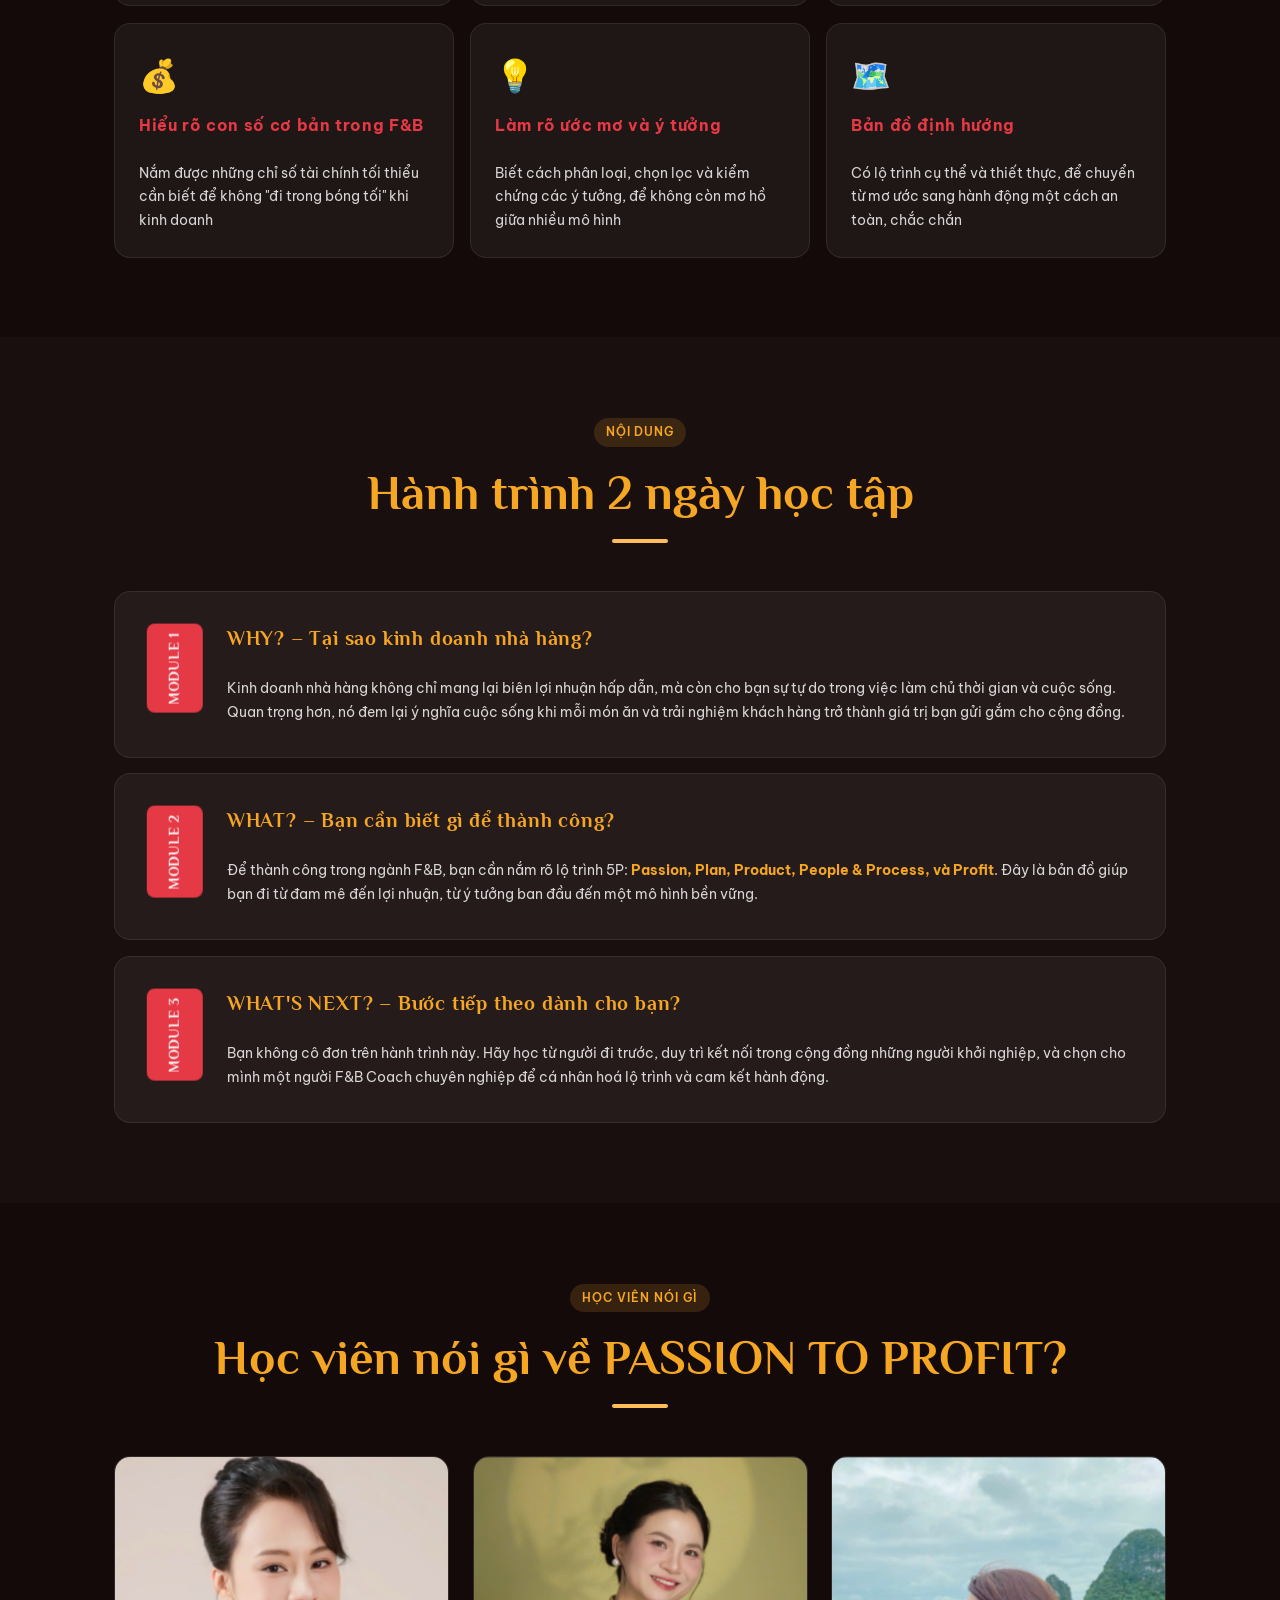
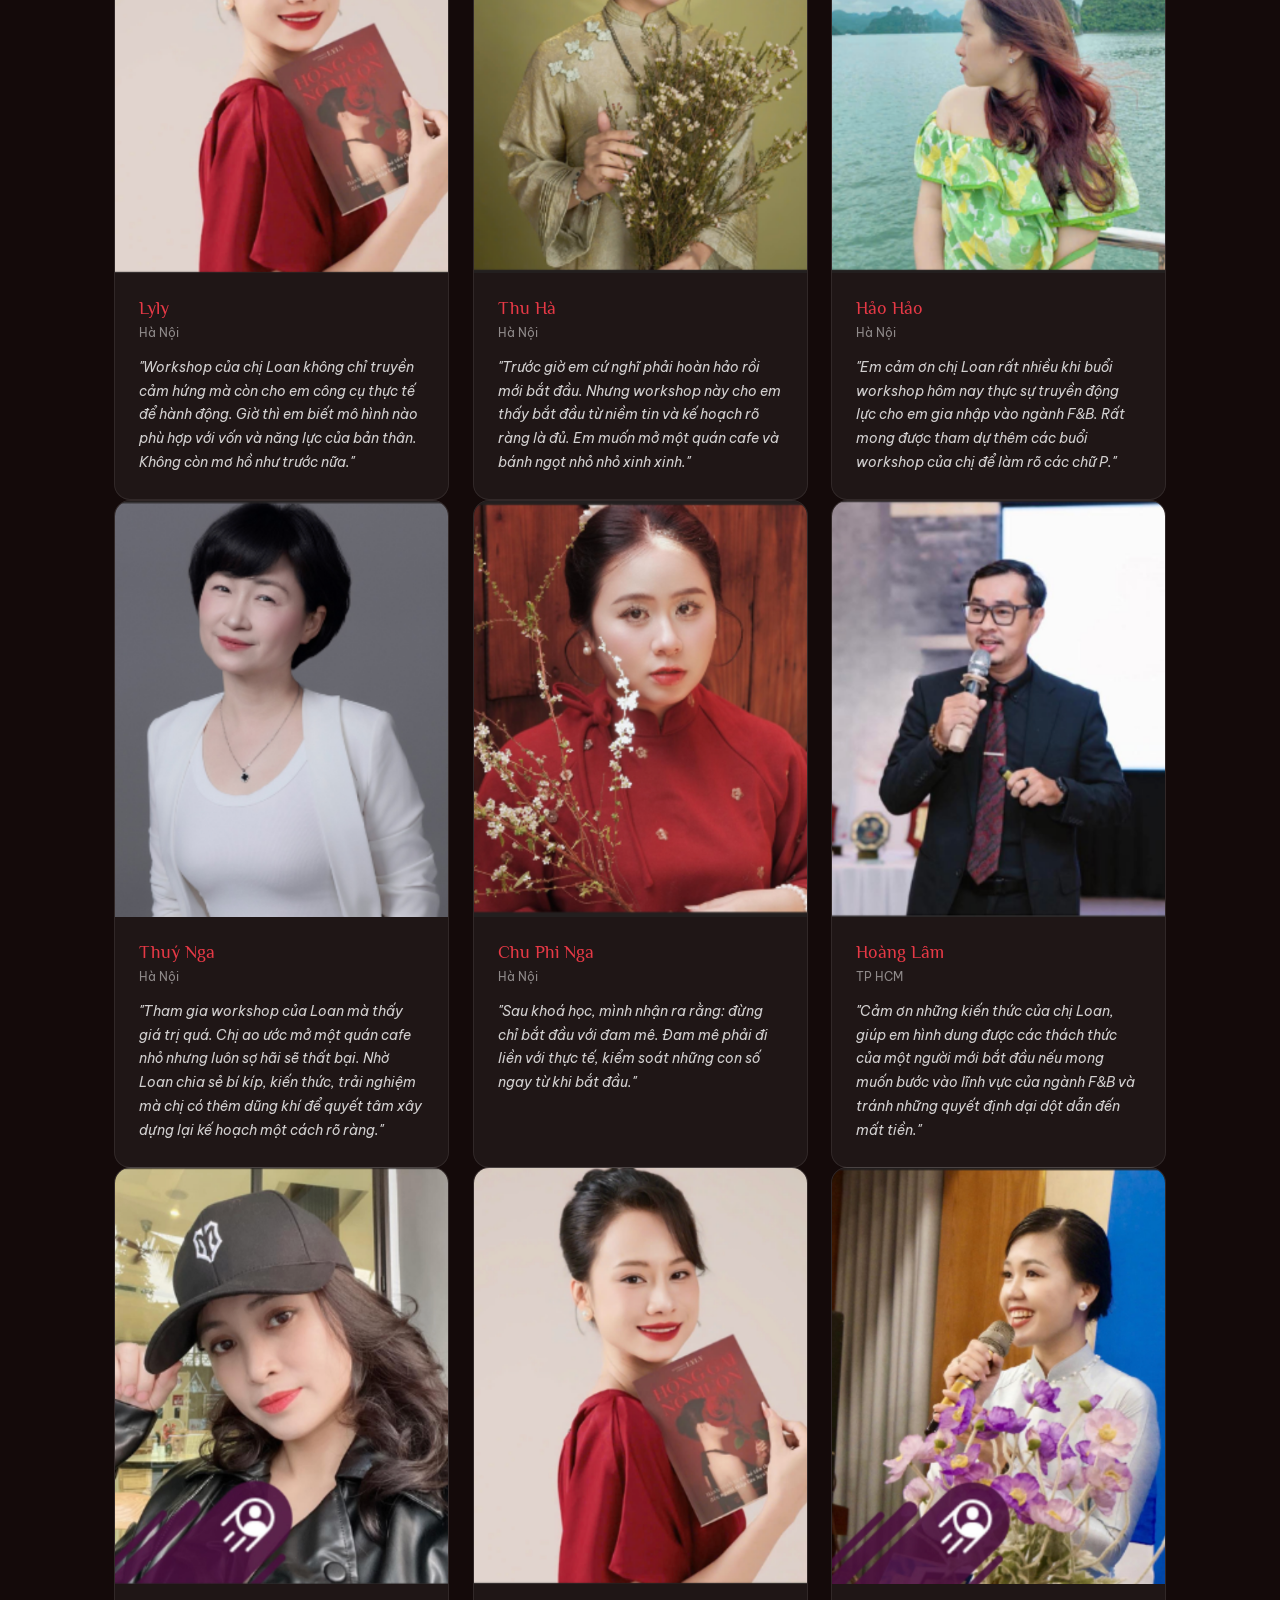
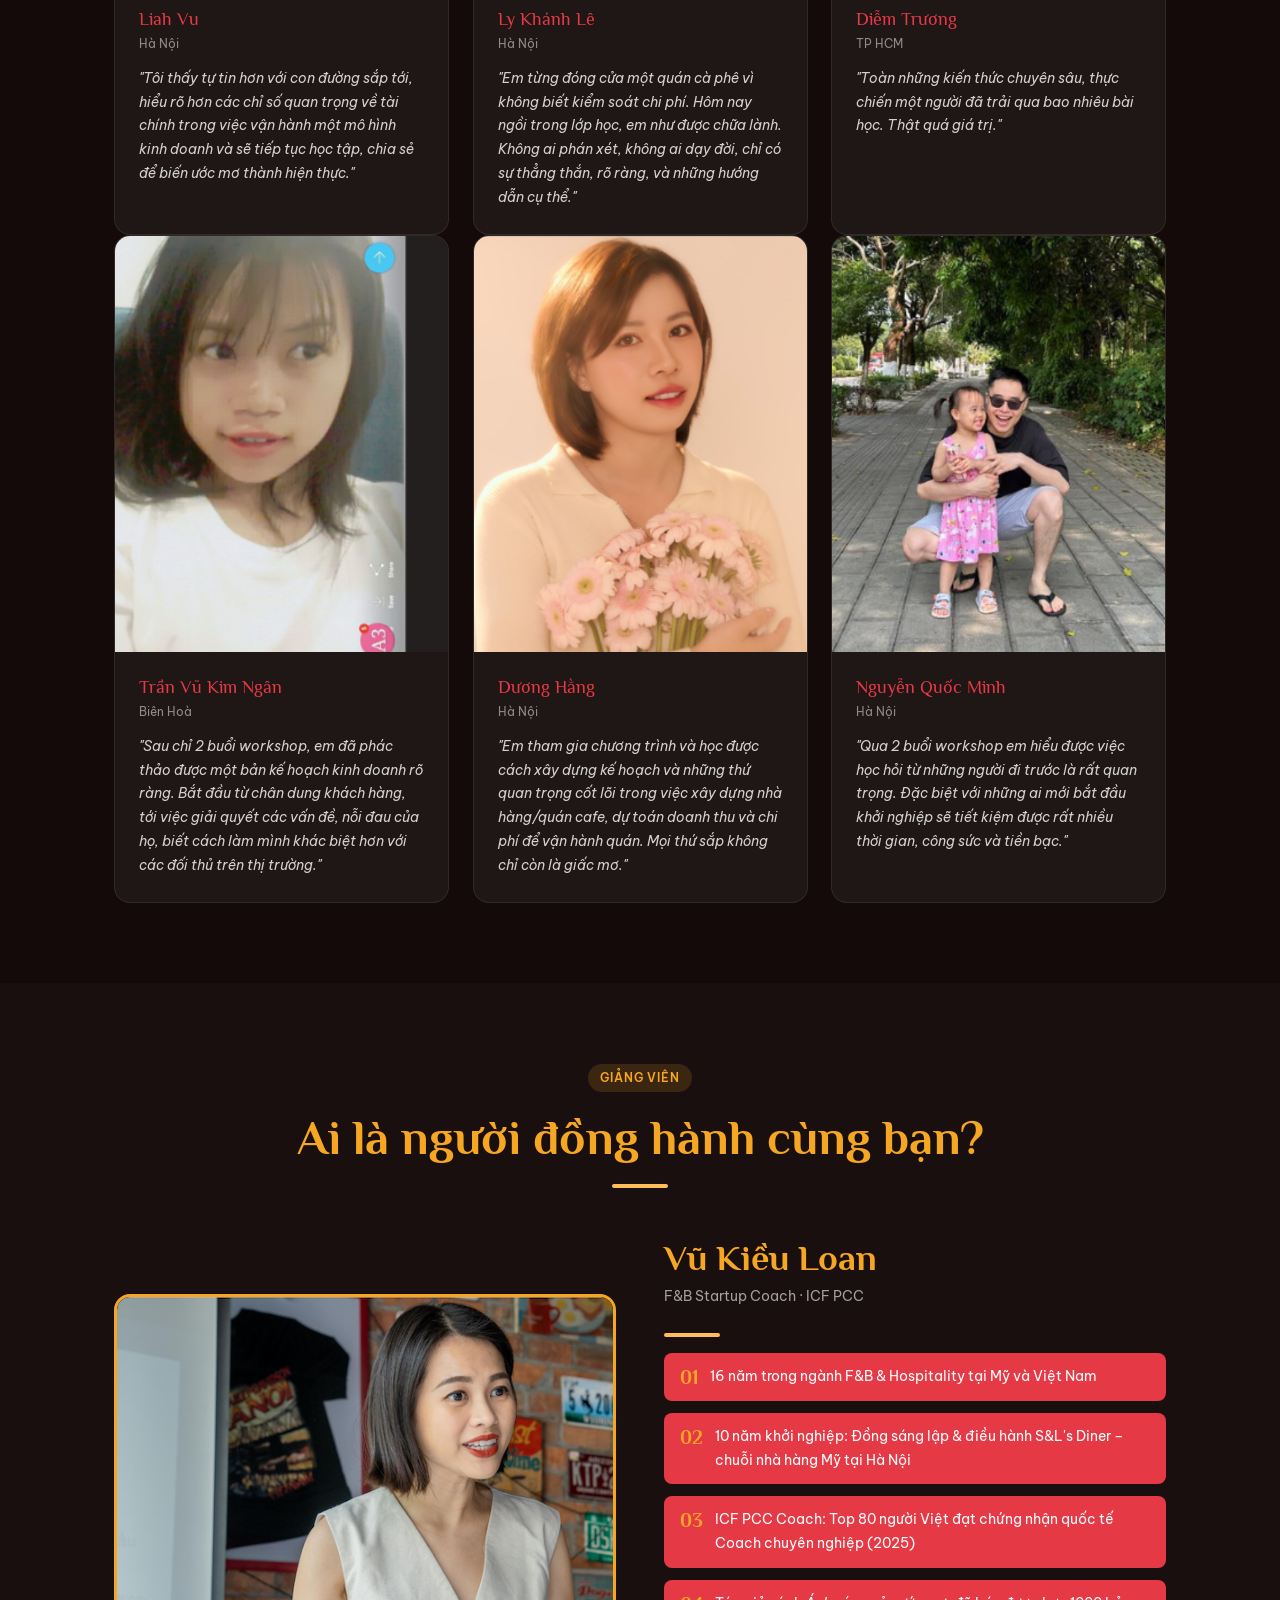
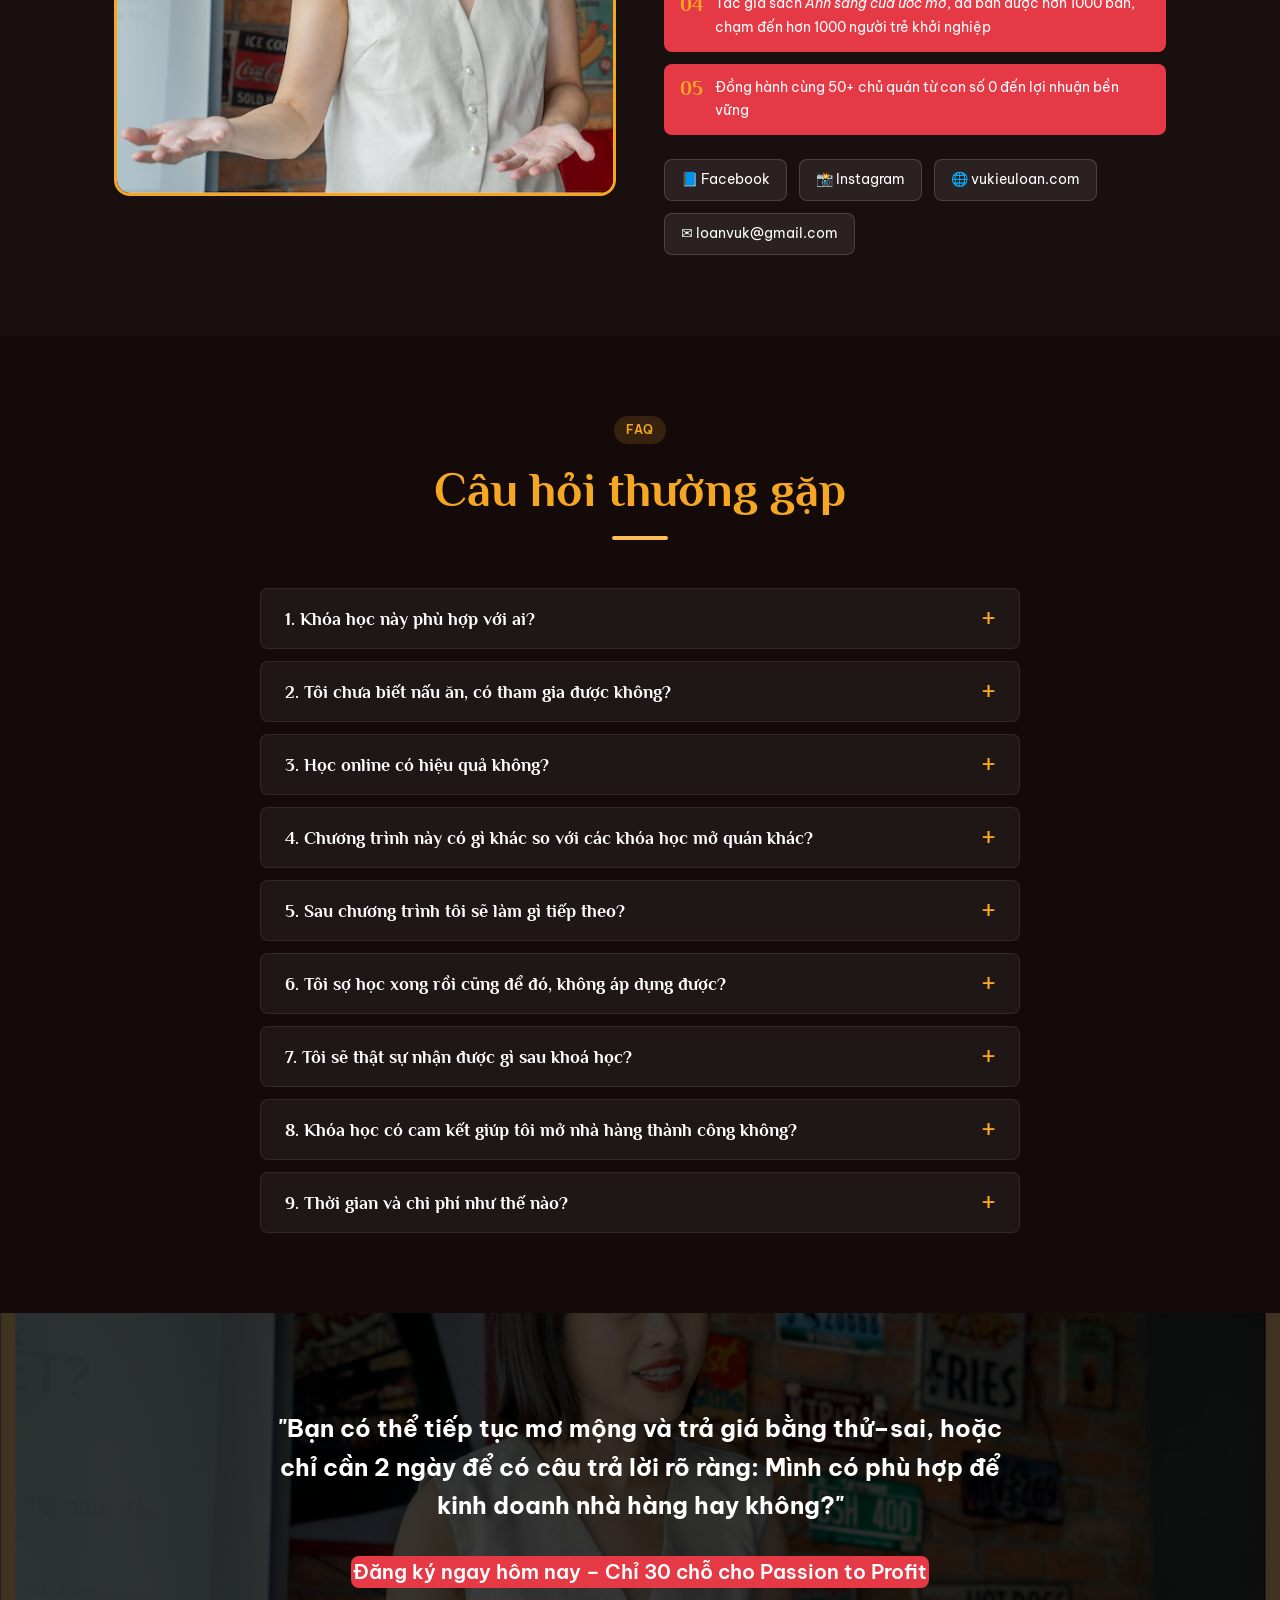
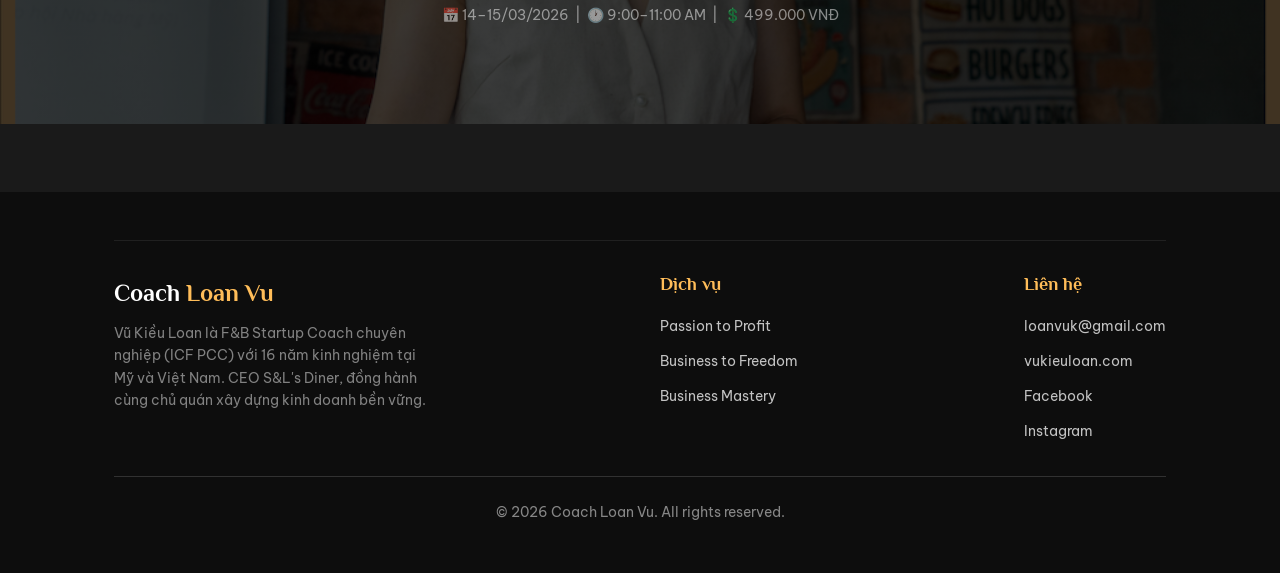
==== commit ede628e4: "edit hero banner layout" ====
--- a/dich-vu-1.html
+++ b/dich-vu-1.html
@@ -206,7 +206,7 @@
     .hero-p2p {
       min-height: calc(100vh - 72px);
       display: grid;
-      grid-template-columns: 1fr 1fr;
+      grid-template-columns: 2fr 1fr;
       align-items: center;
       gap: var(--space-8);
       padding-block: var(--space-12);
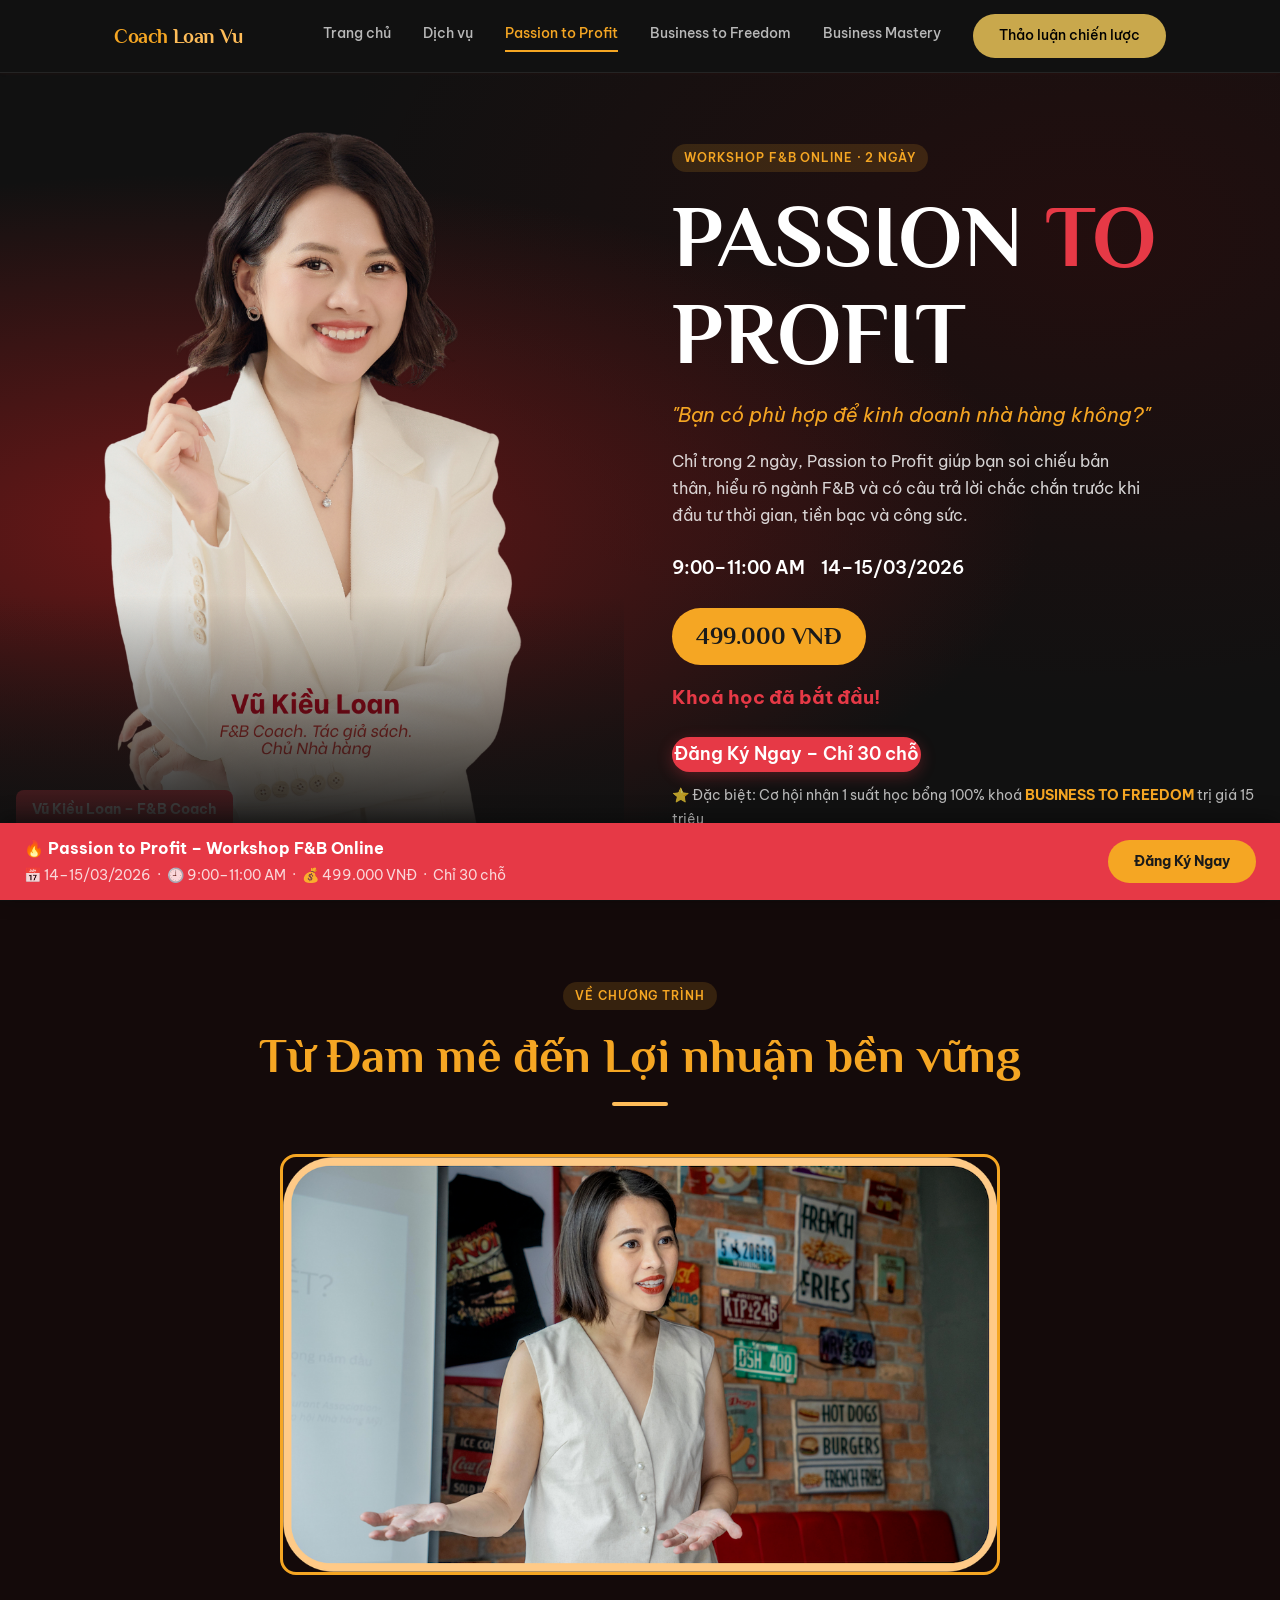
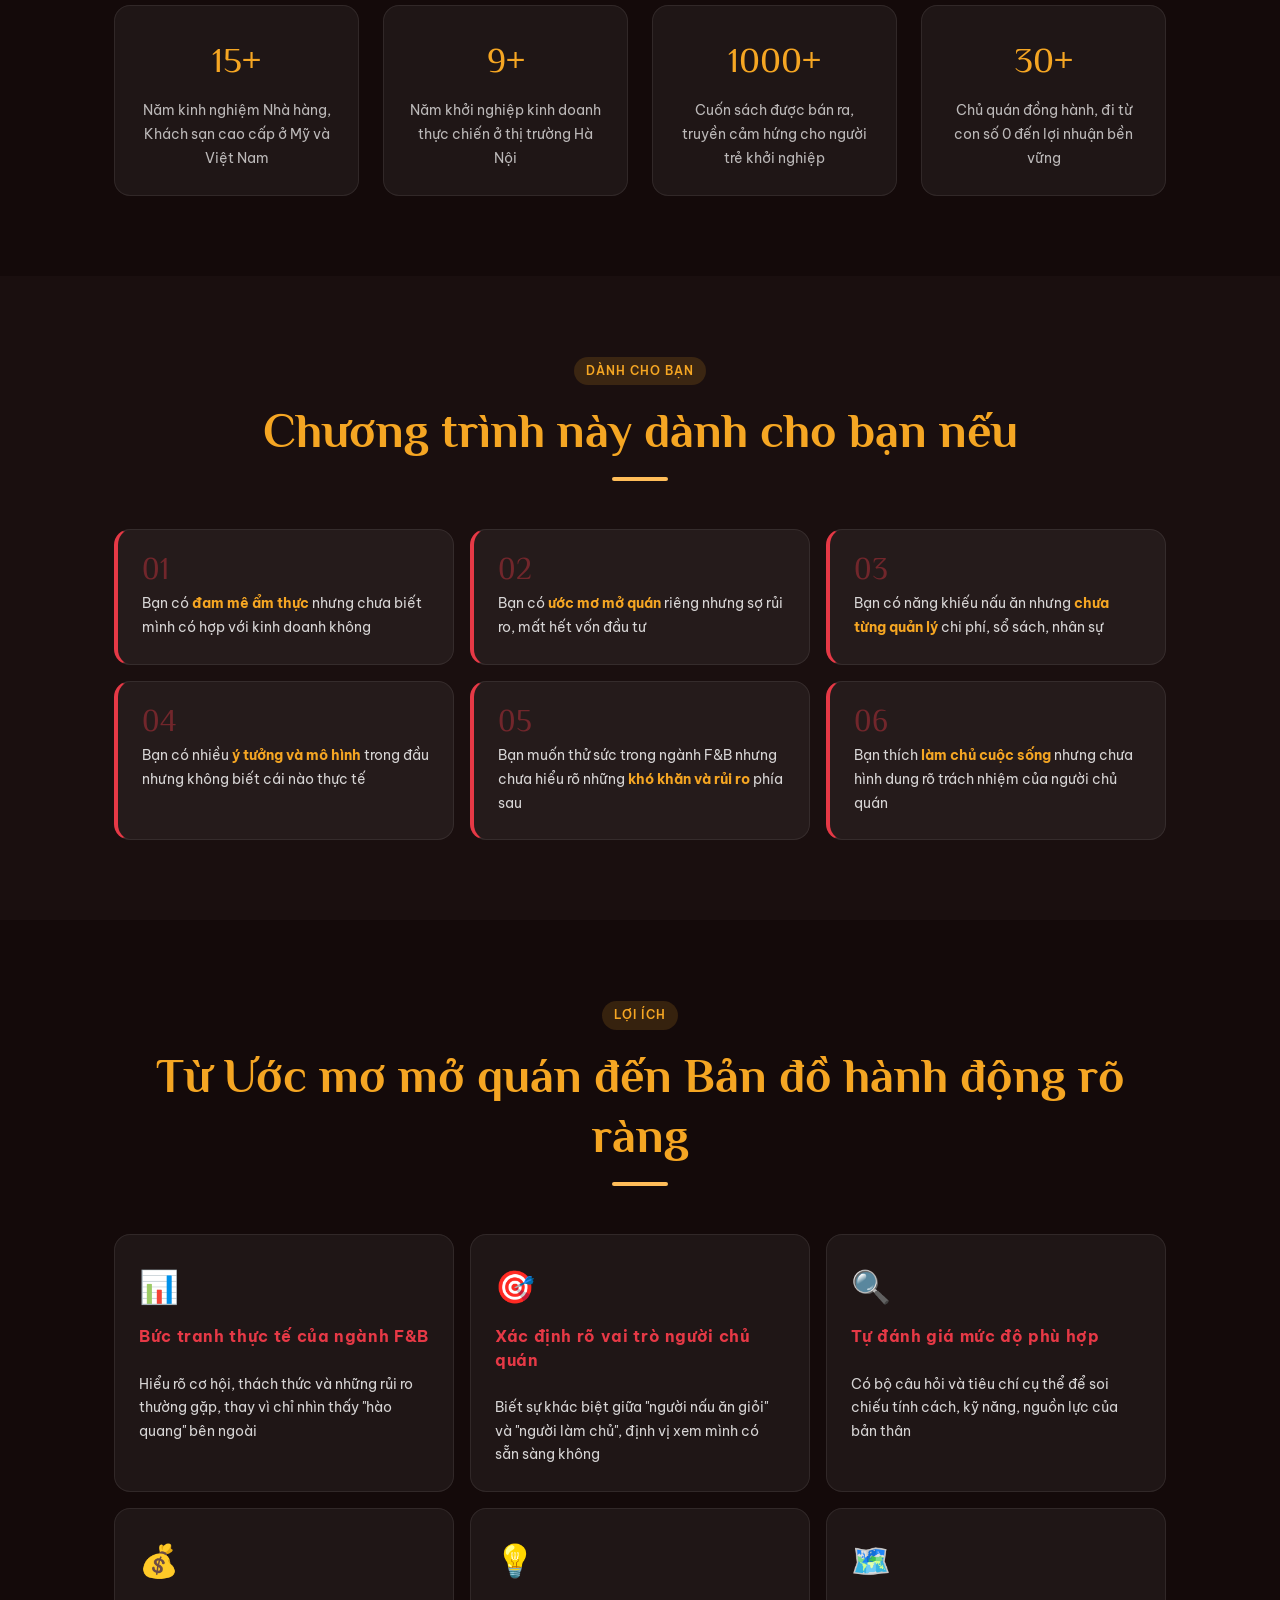
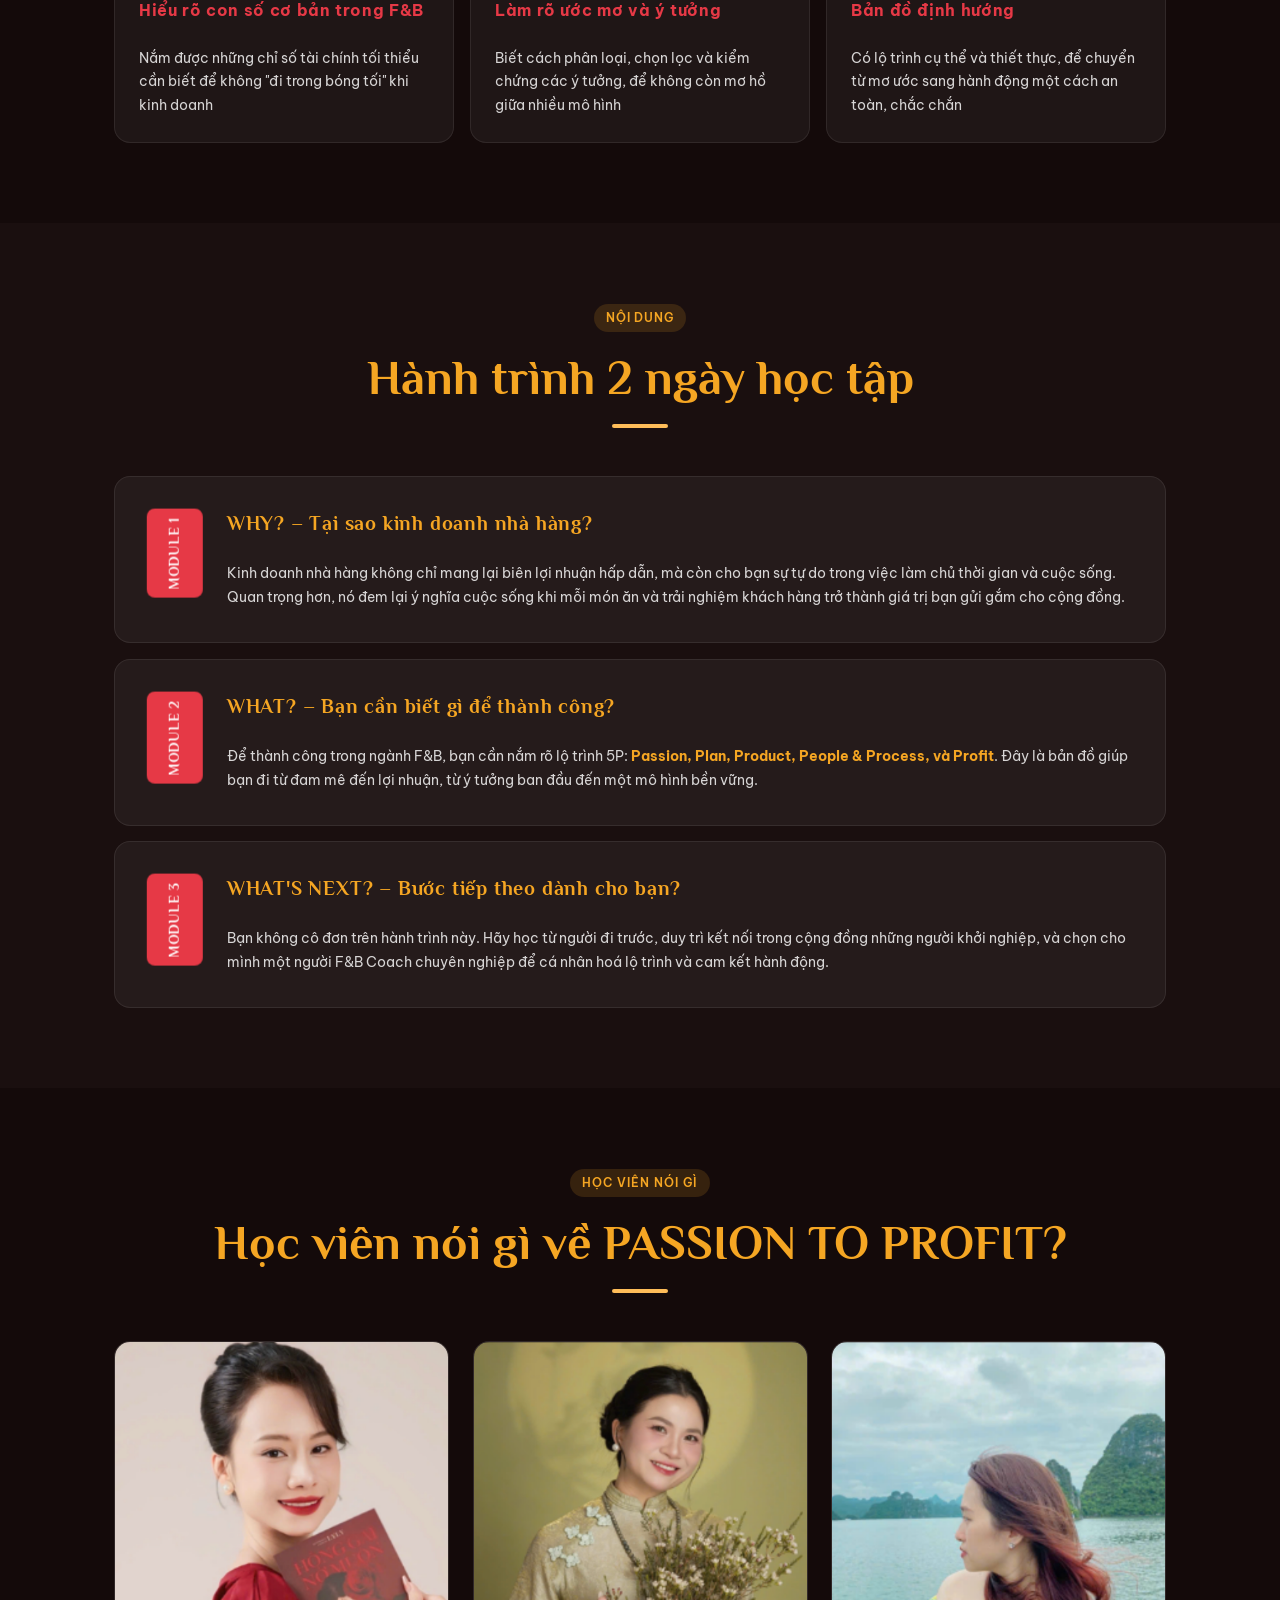
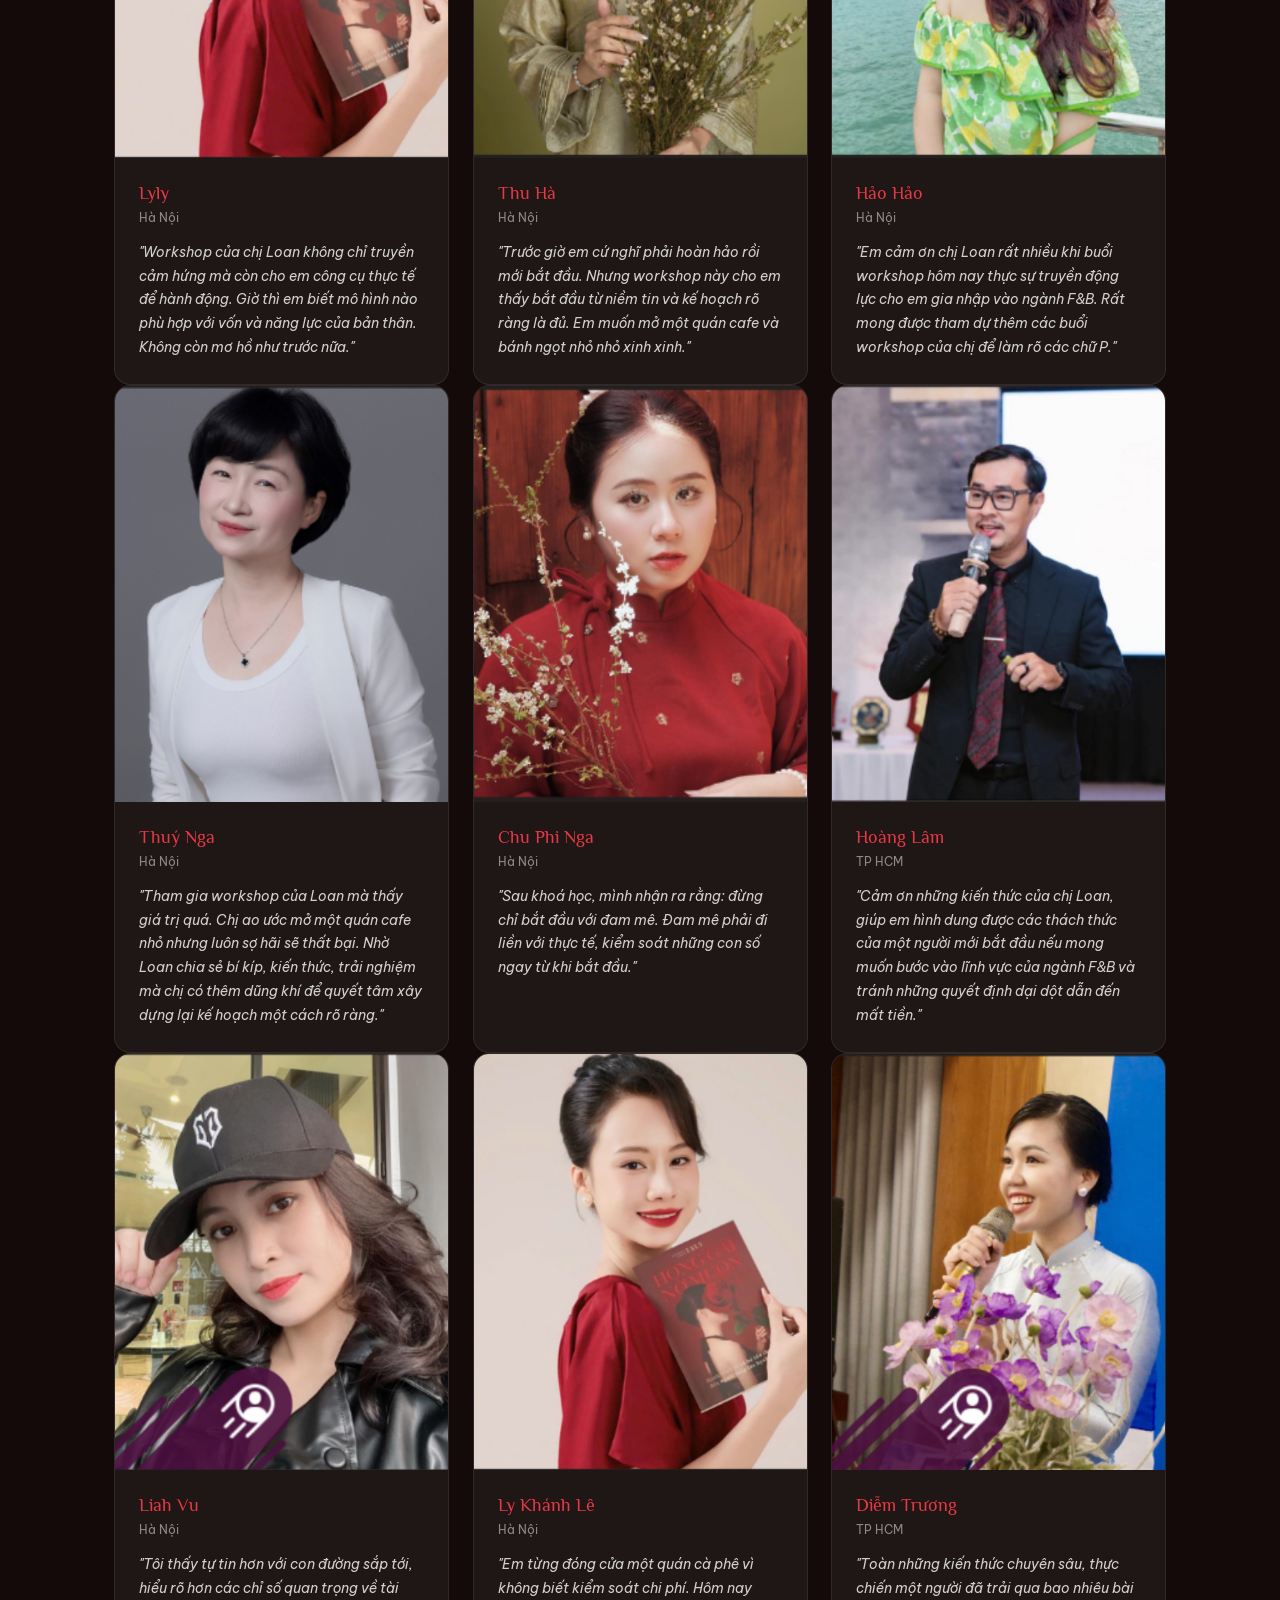
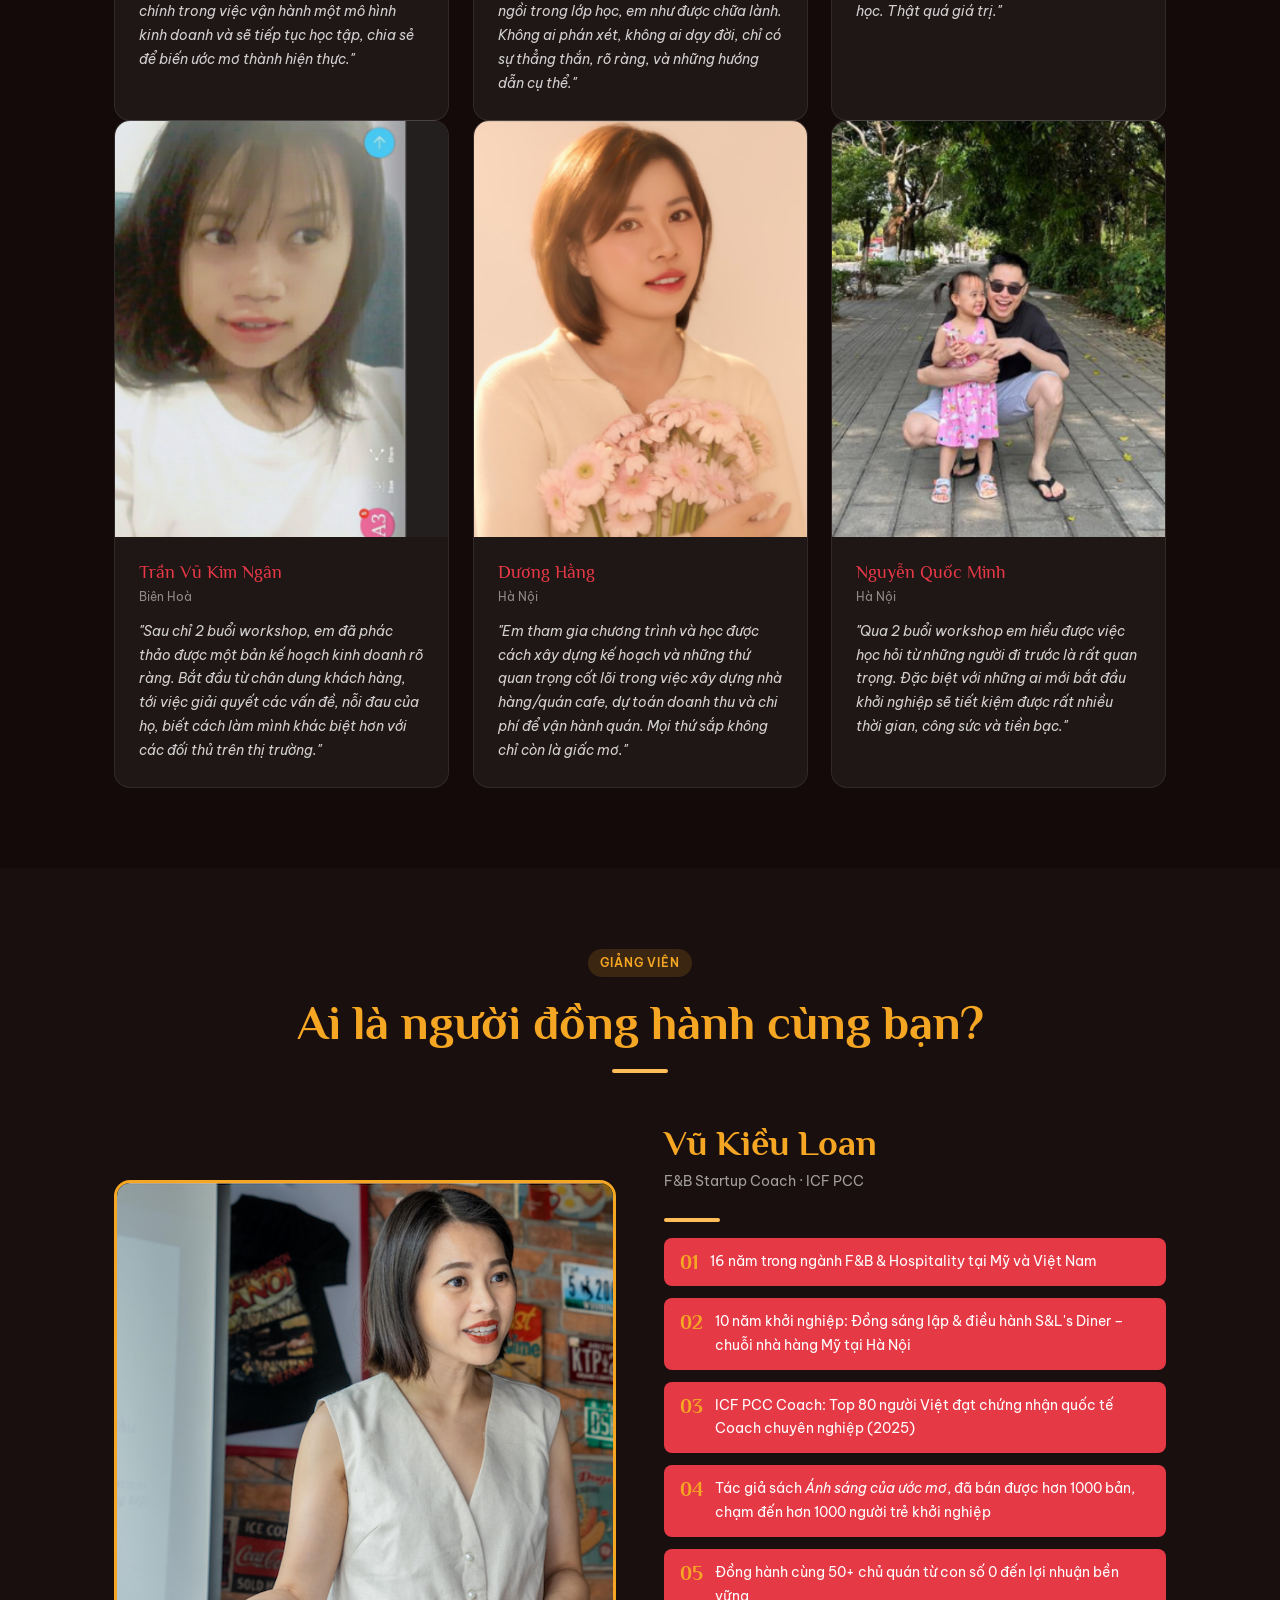
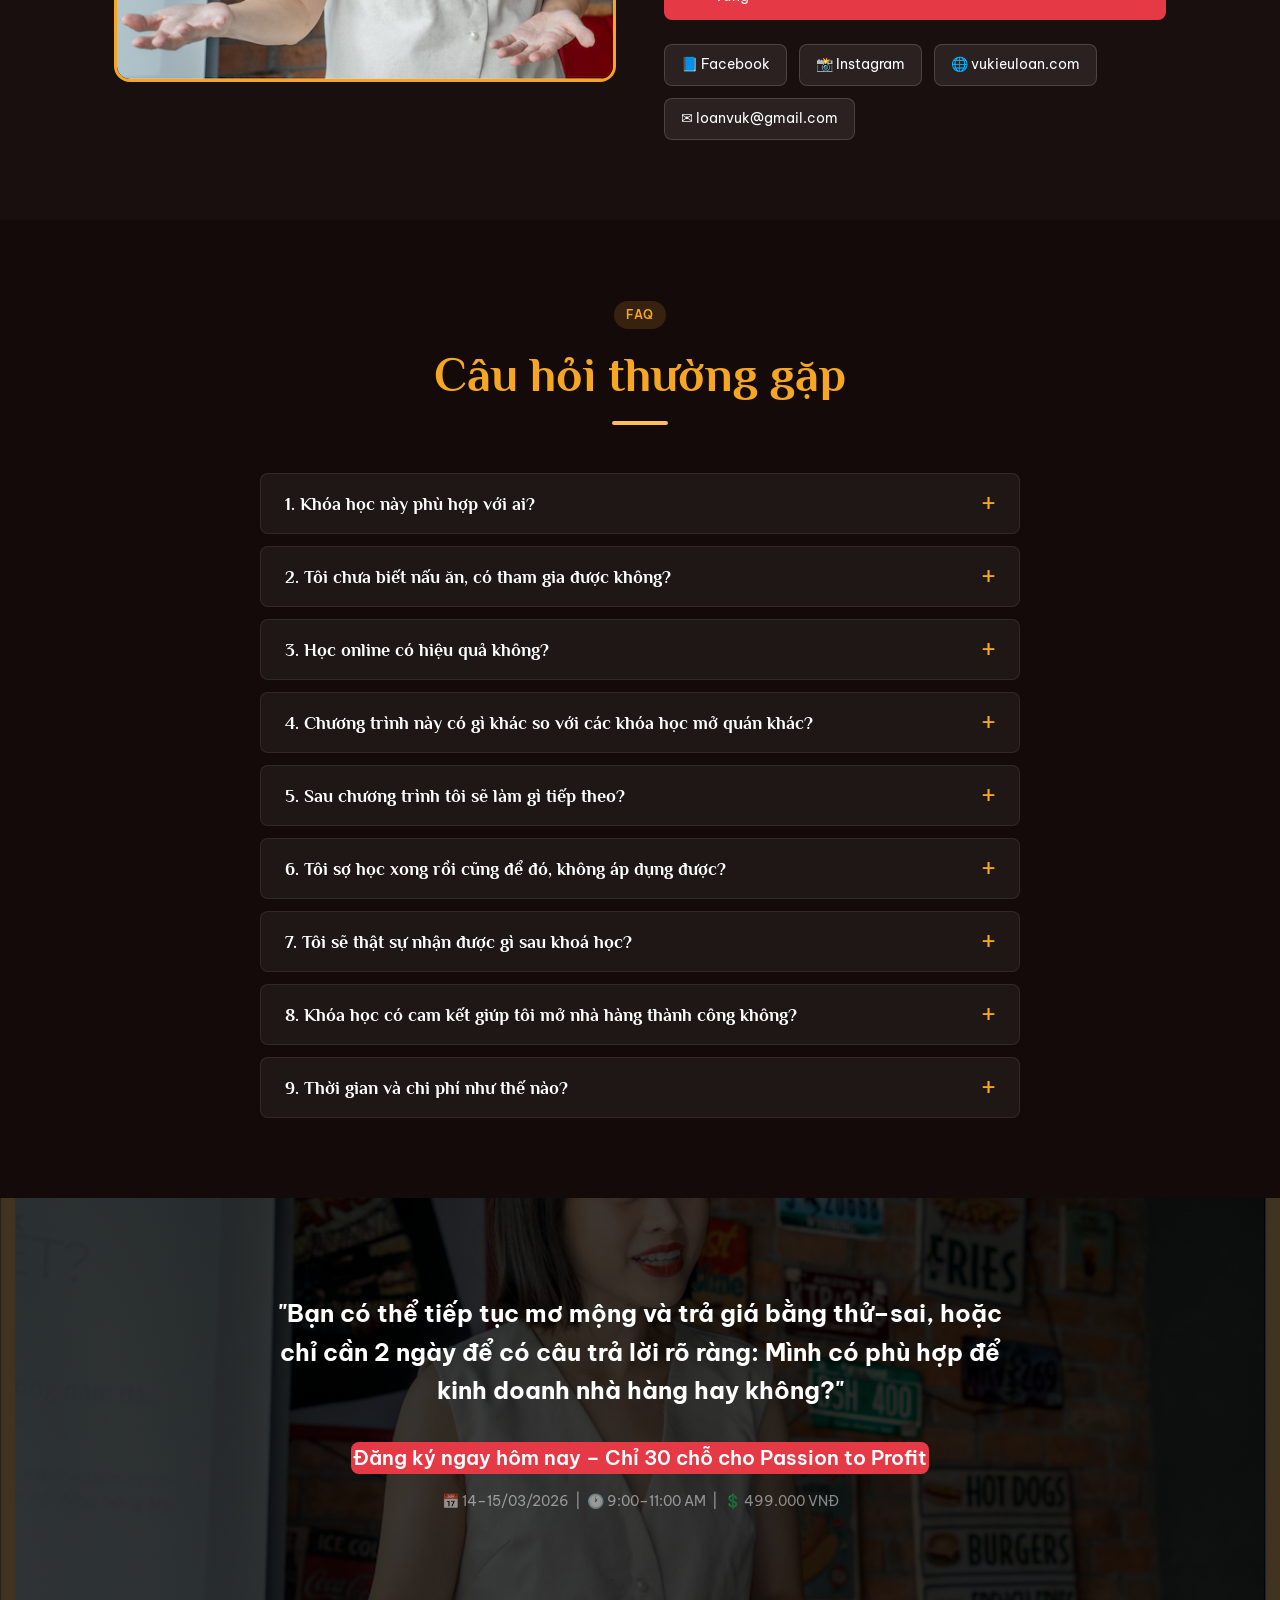
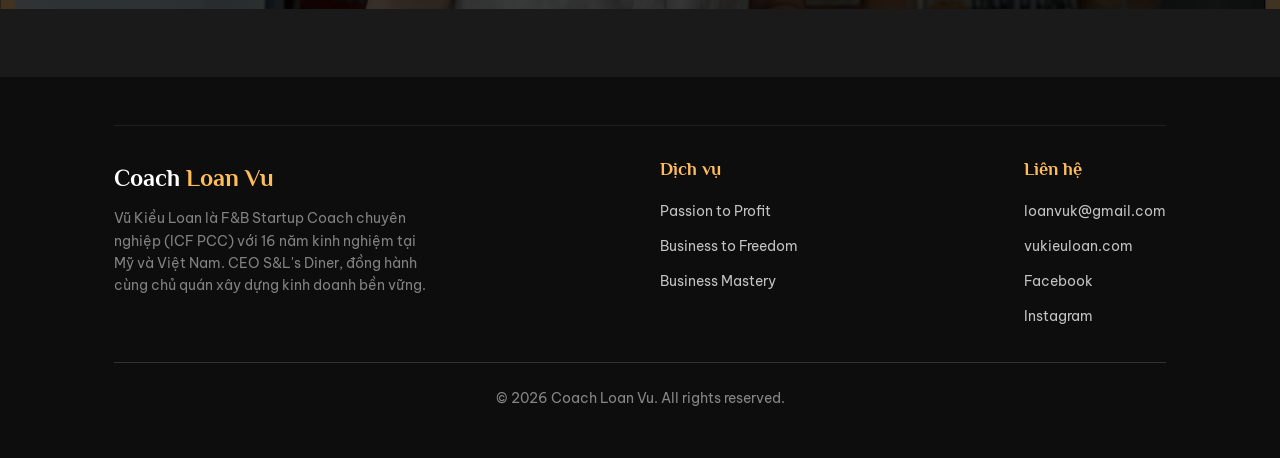
==== commit ec665a75: "fix dich vu 1" ====
--- a/dich-vu-1.html
+++ b/dich-vu-1.html
@@ -206,7 +206,7 @@
     .hero-p2p {
       min-height: calc(100vh - 72px);
       display: grid;
-      grid-template-columns: 2fr 1fr;
+      grid-template-columns: 1fr 1fr;
       align-items: center;
       gap: var(--space-8);
       padding-block: var(--space-12);
@@ -417,9 +417,10 @@
       border-left: 4px solid var(--p2p-red);
       transition: all 0.25s ease;
     }
+
     .target-card:hover {
       transform: translateY(-3px);
-      box-shadow: 0 8px 20px rgba(0,0,0,0.3);
+      box-shadow: 0 8px 20px rgba(0, 0, 0, 0.3);
       border-left-color: var(--p2p-gold);
     }
 
@@ -454,12 +455,17 @@
     }
 
     /* ── Box Headings Adjustment ── */
-    .benefit-card h3, .benefit-card h4, 
-    .module-card h3, .module-card h4,
-    .target-card h3, .target-card h4,
-    .pain-card h3, .pain-card h4,
+    .benefit-card h3,
+    .benefit-card h4,
+    .module-card h3,
+    .module-card h4,
+    .target-card h3,
+    .target-card h4,
+    .pain-card h3,
+    .pain-card h4,
     .step-card h3,
-    .pricing-card h3, .pricing-card h4 {
+    .pricing-card h3,
+    .pricing-card h4 {
       letter-spacing: 0.04em;
       margin-bottom: var(--space-6) !important;
       line-height: 1.45 !important;
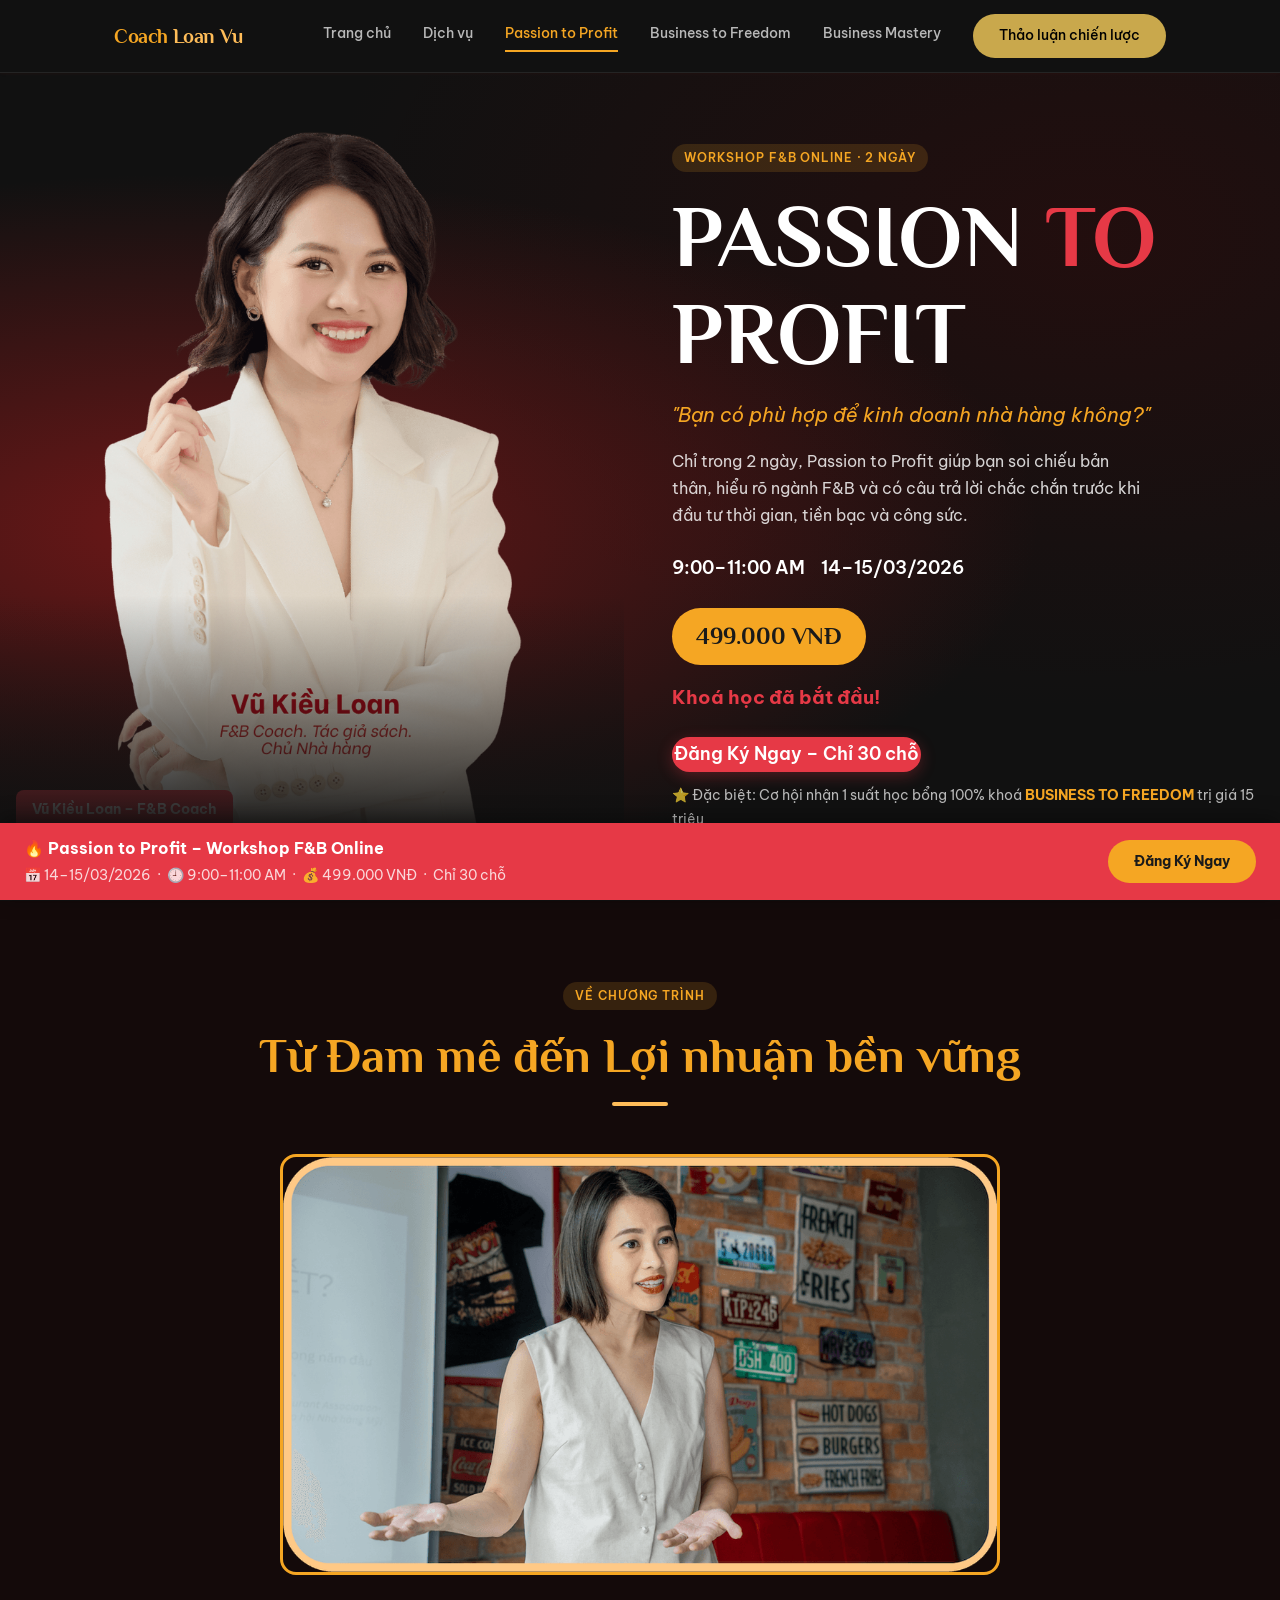
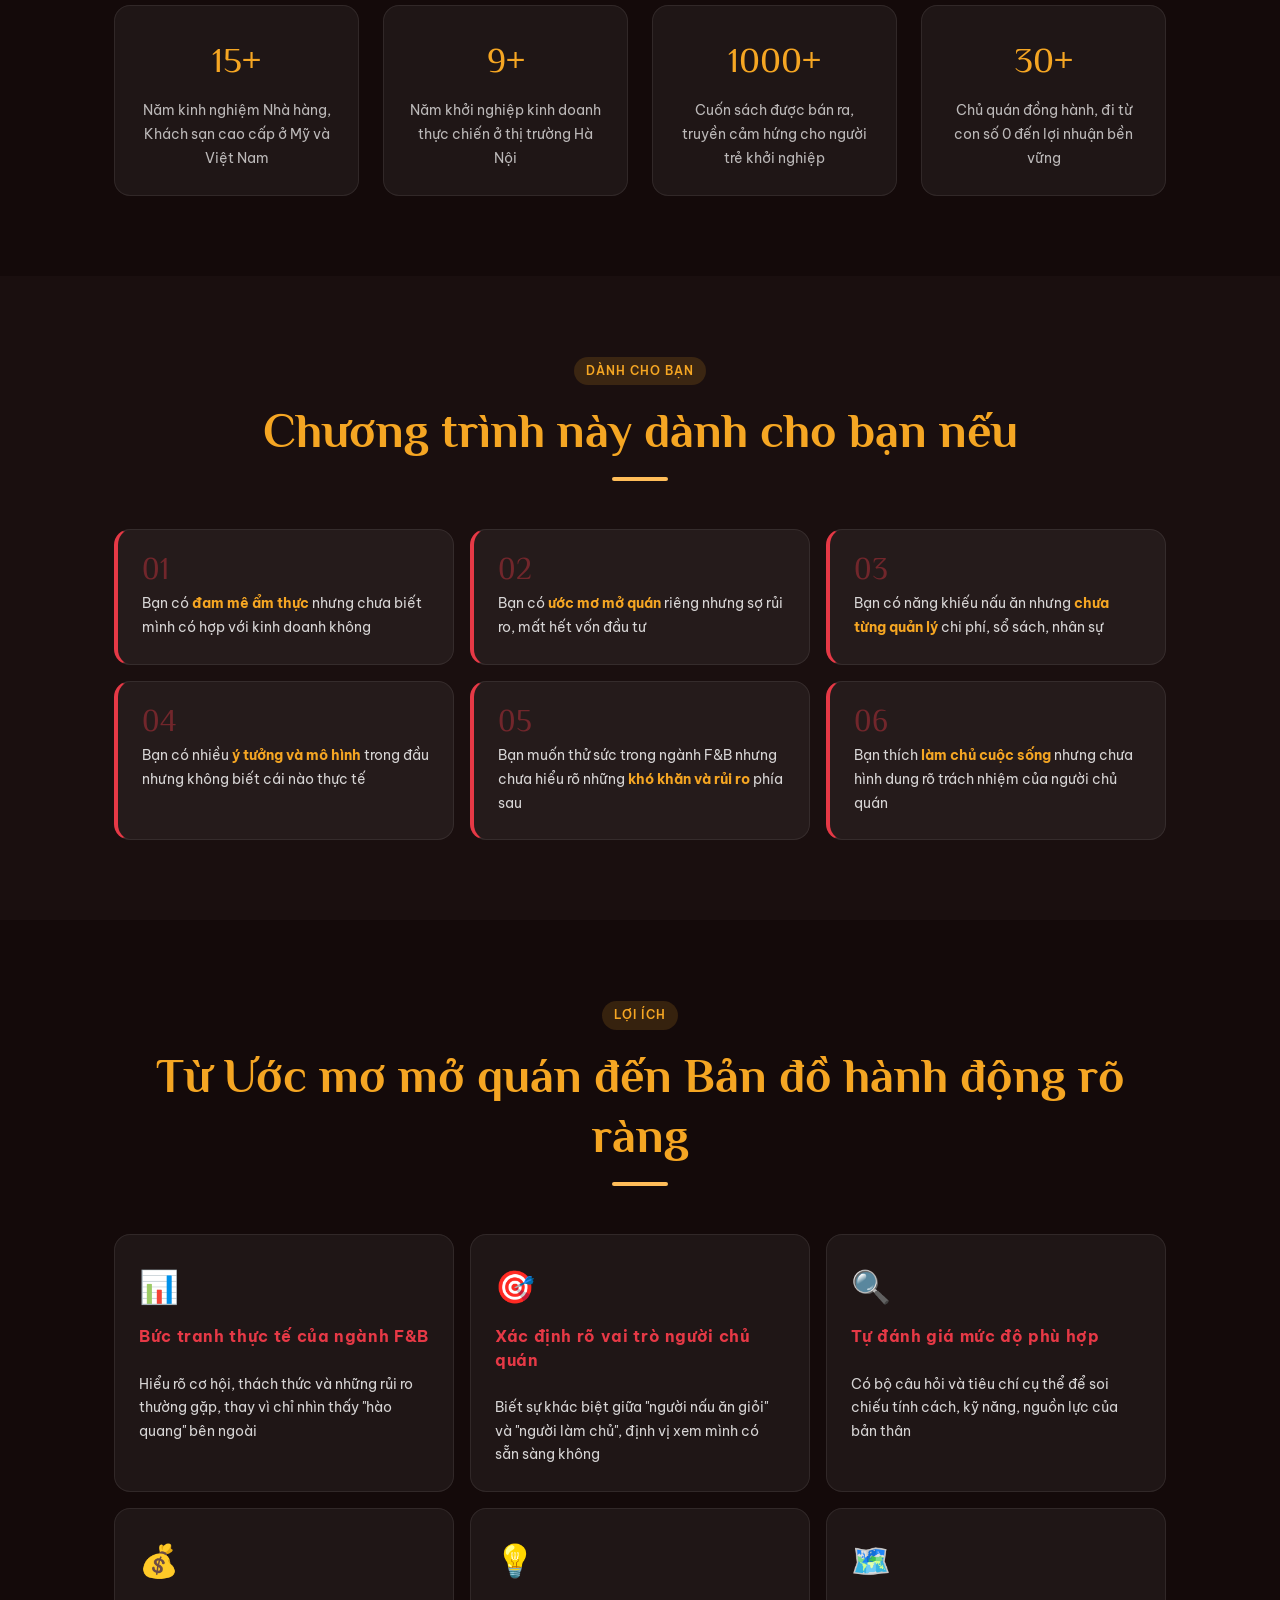
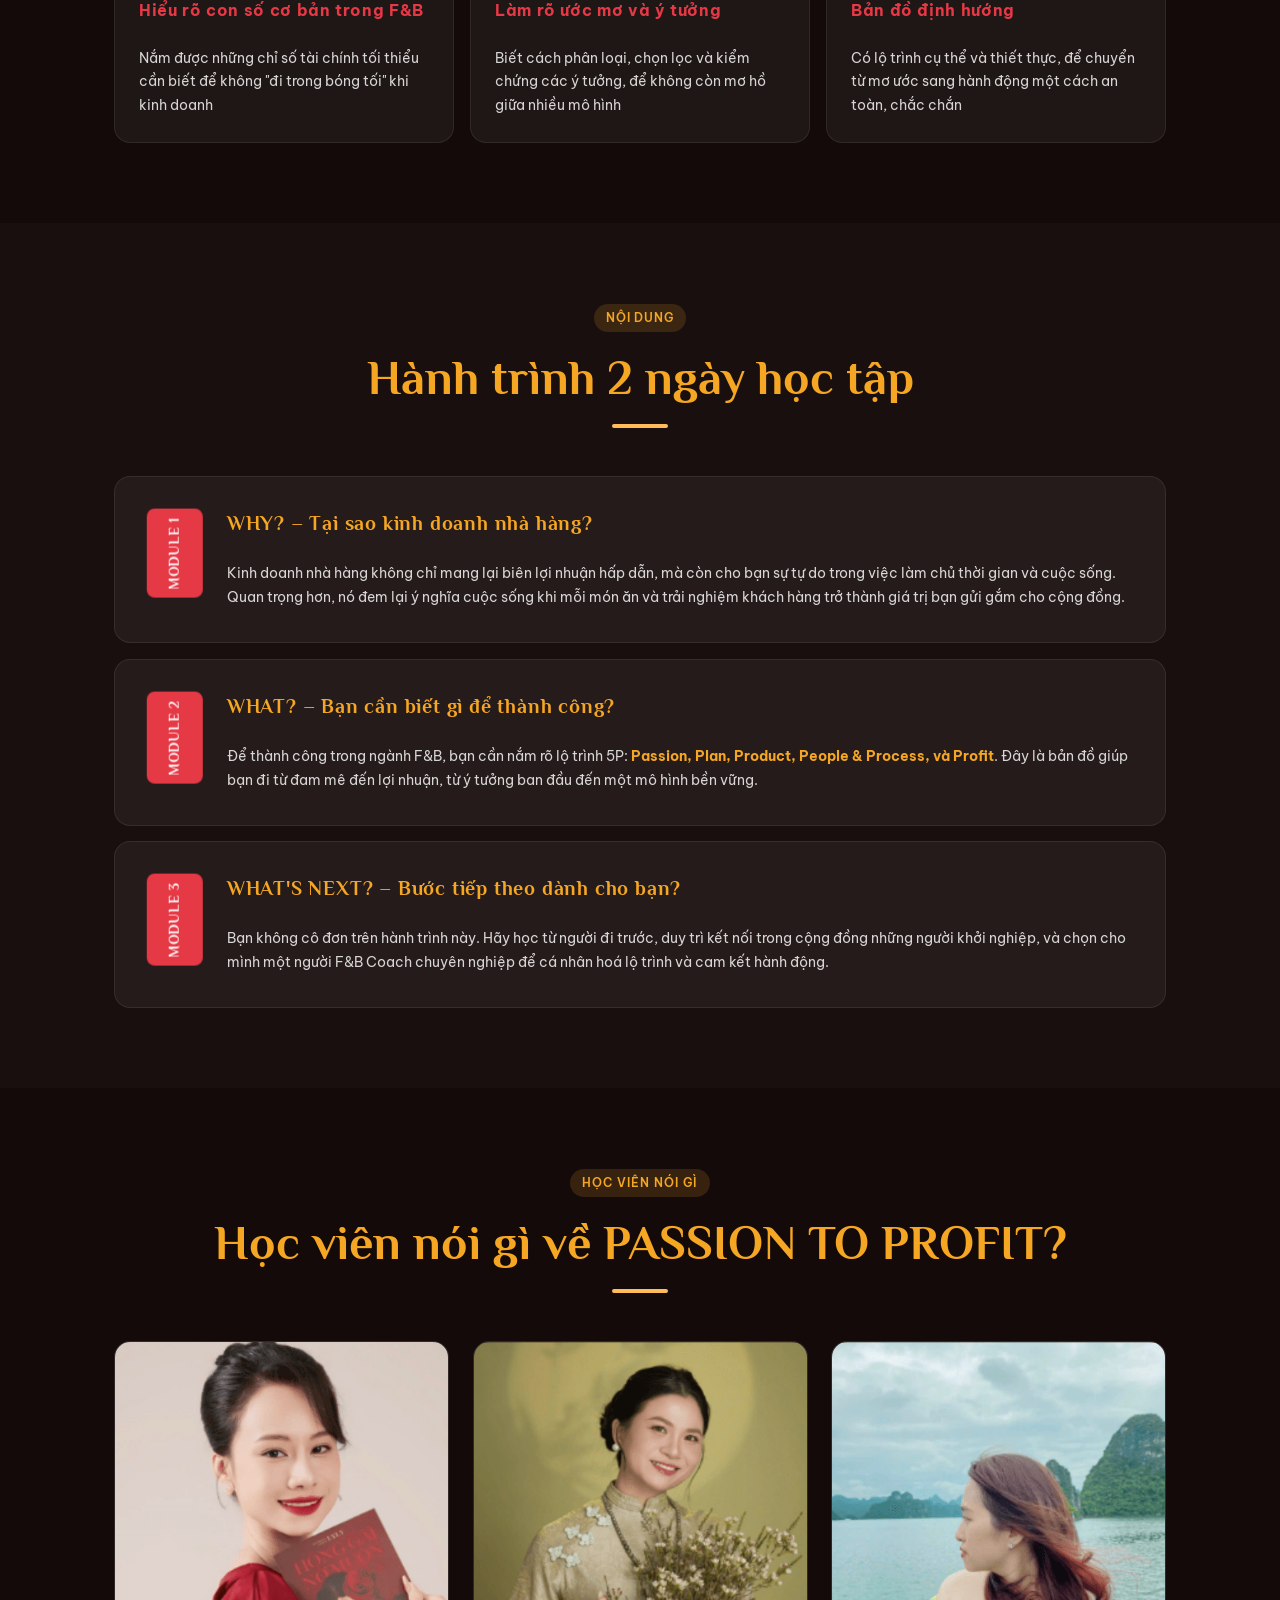
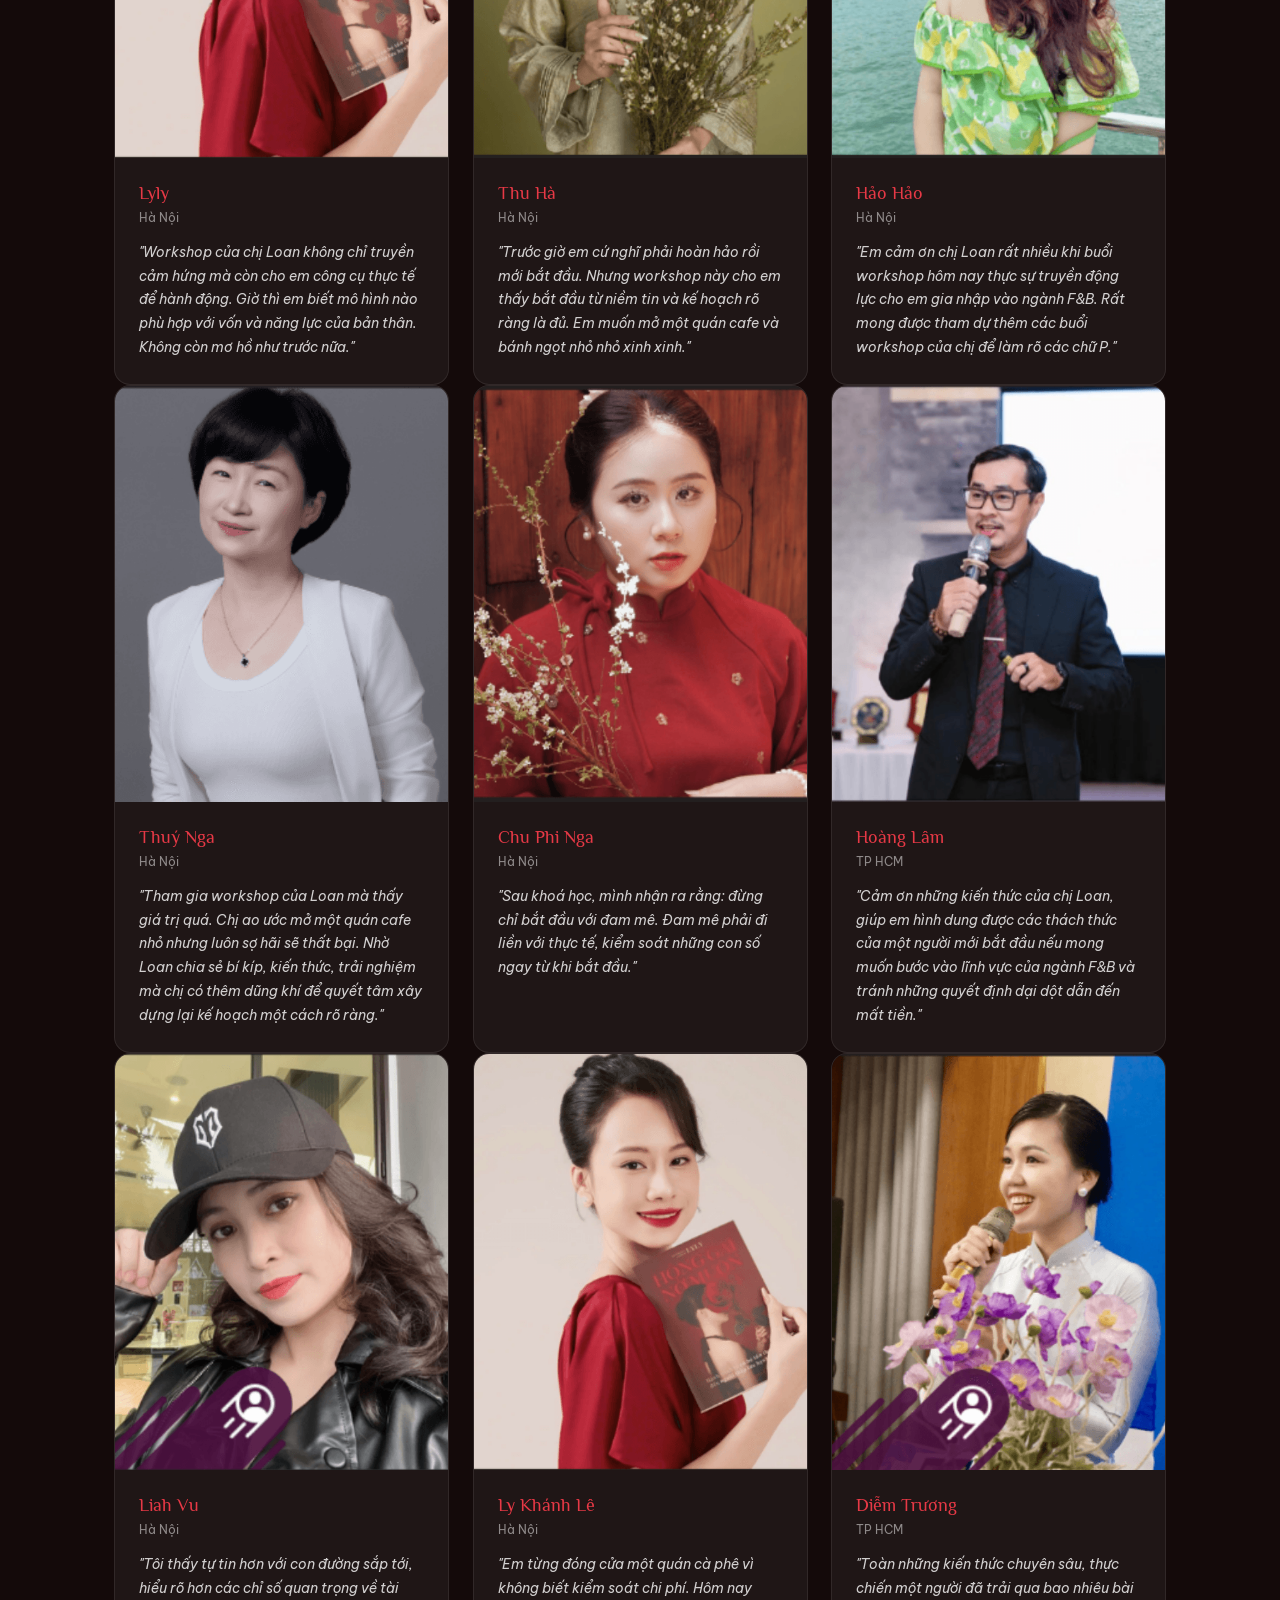
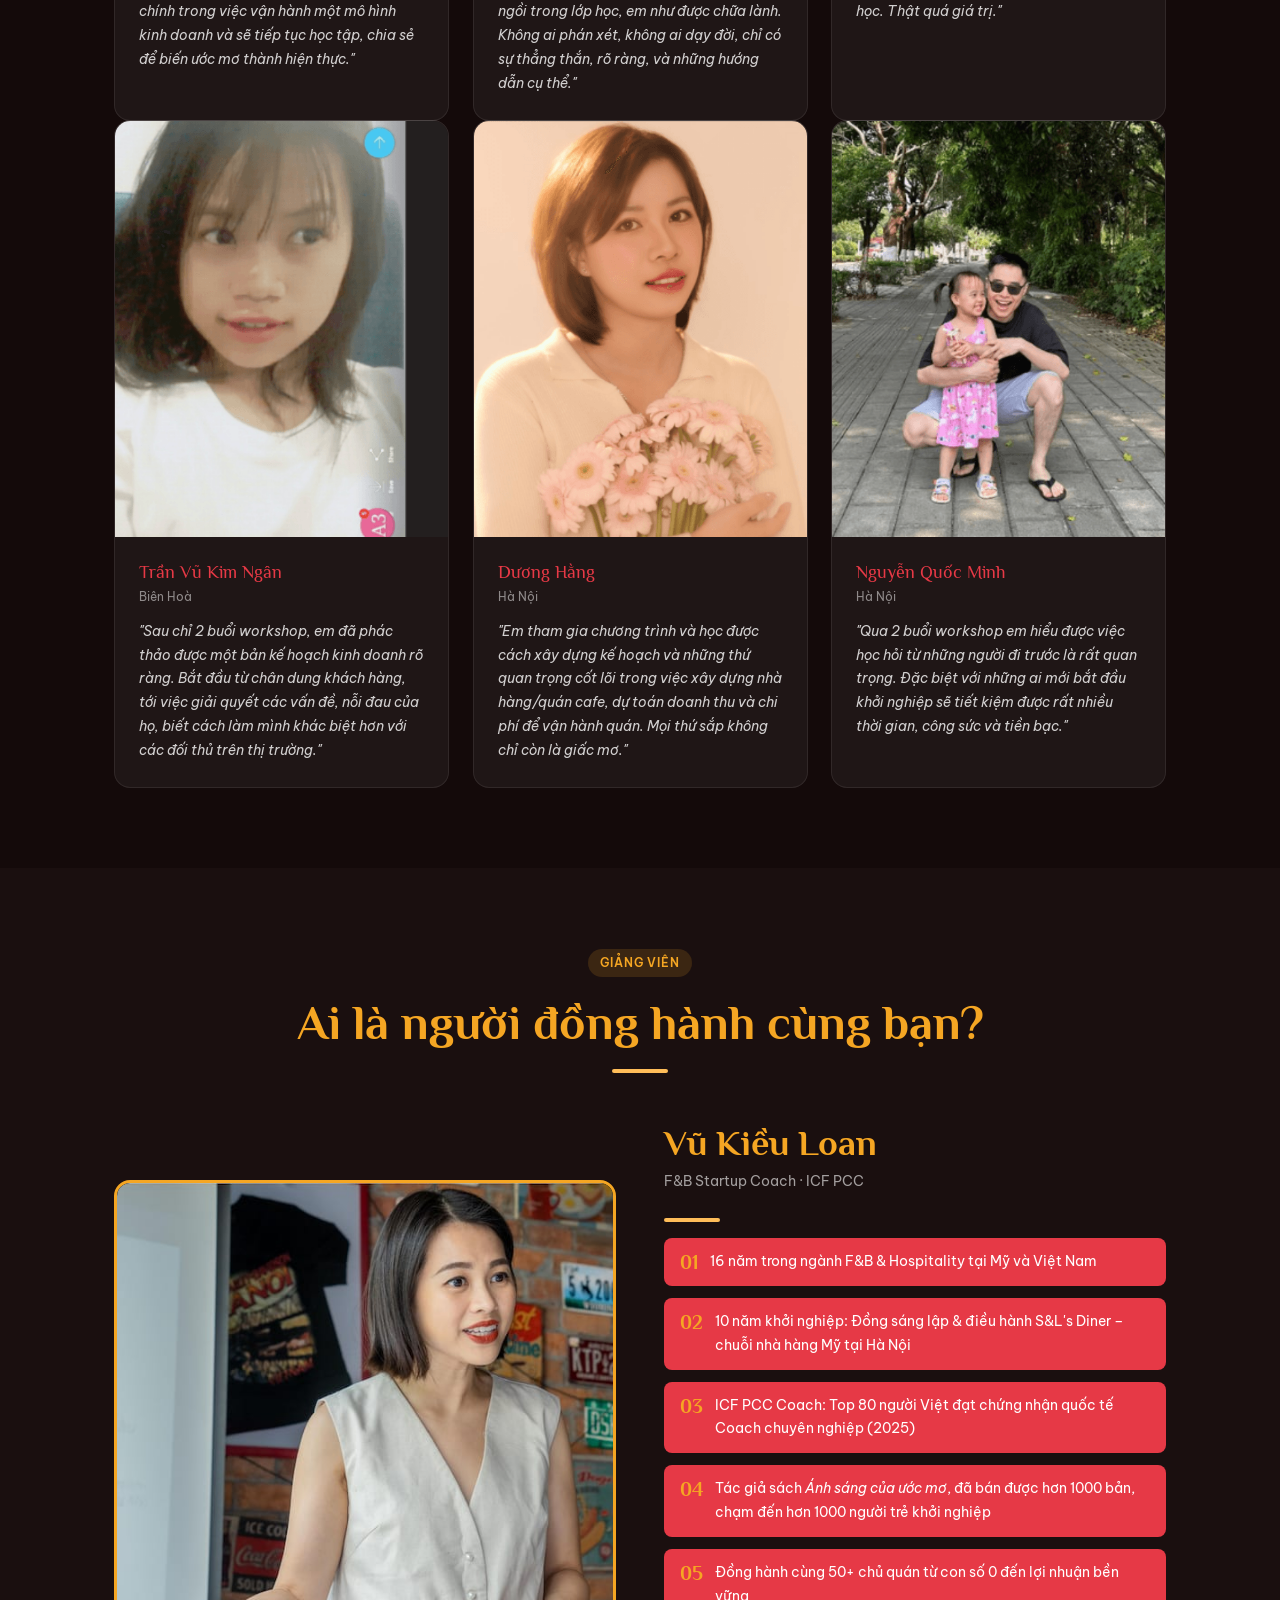
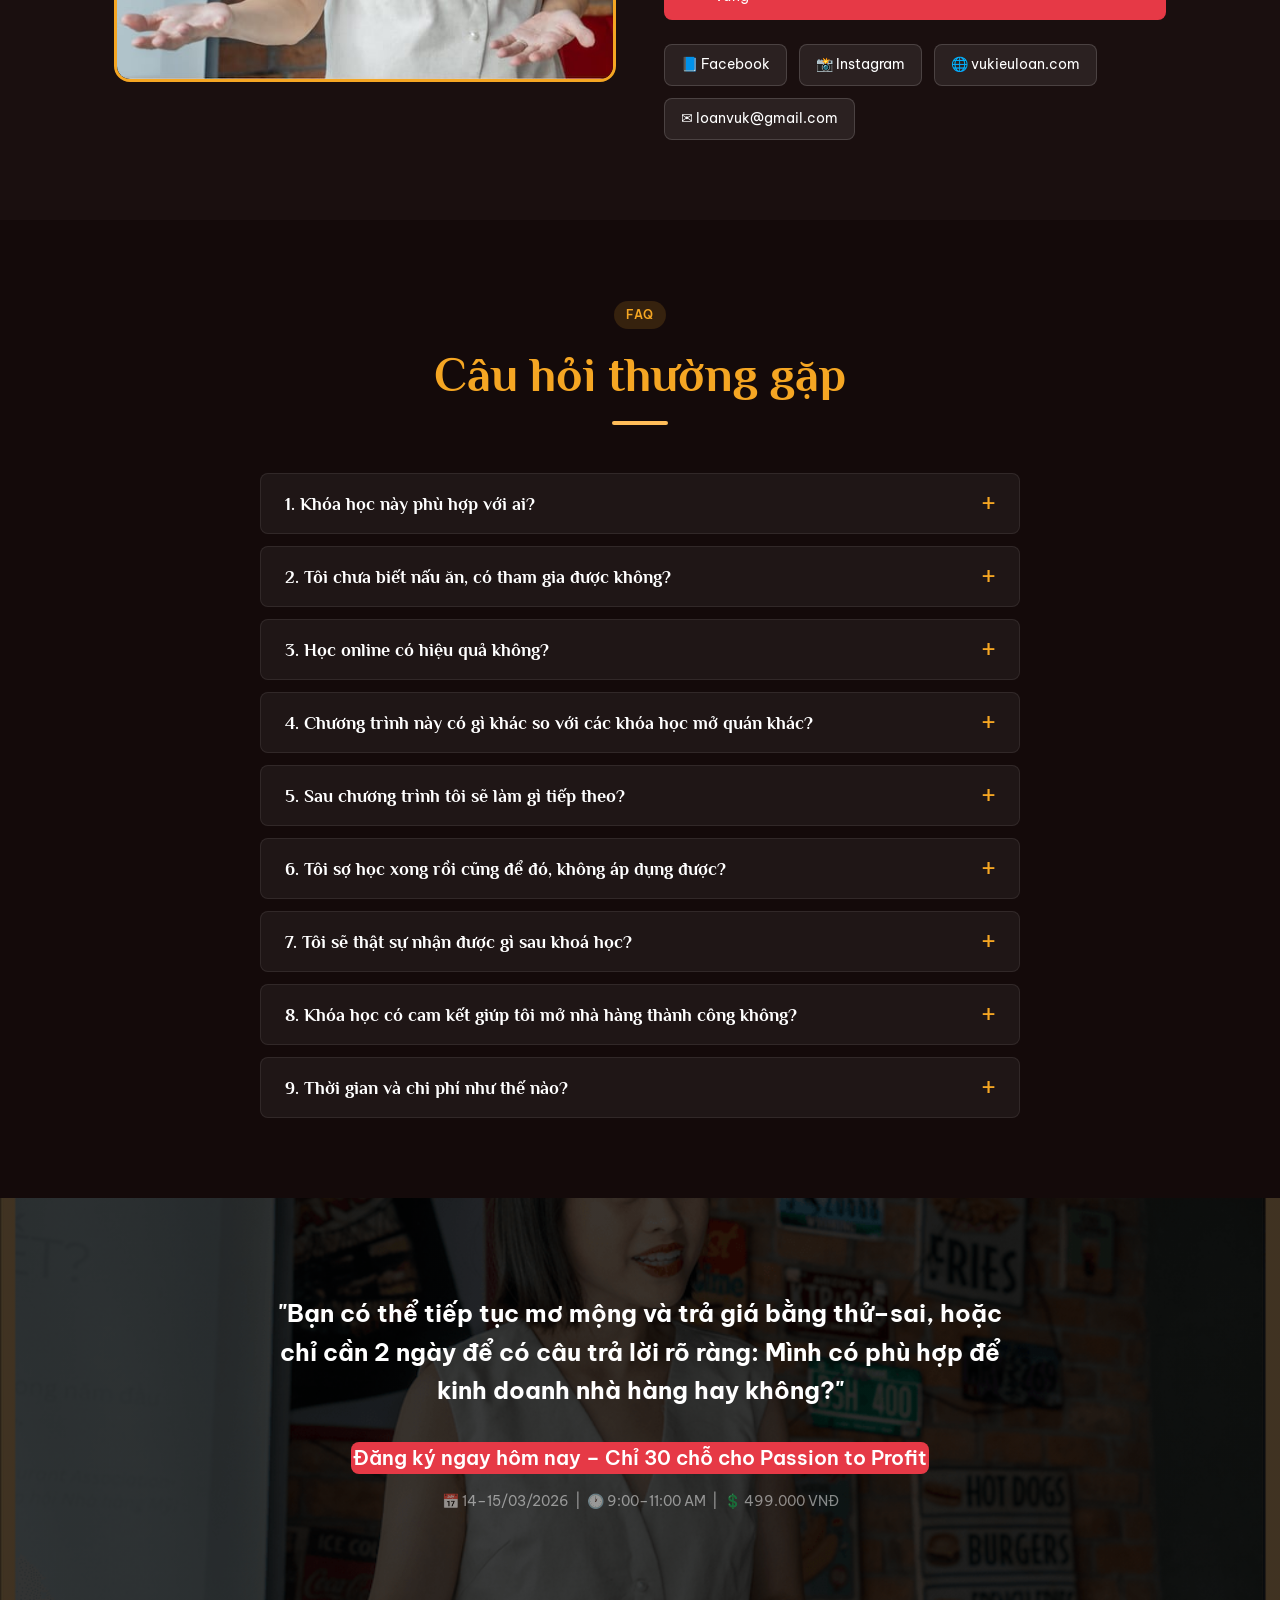
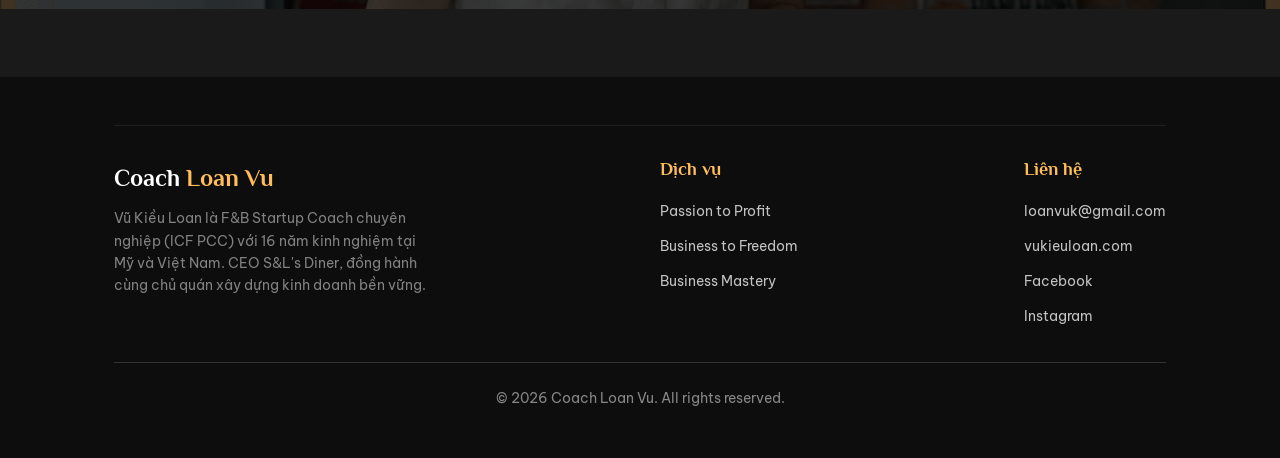
==== commit 68d0fd19: "Optimize HTML: compress images (-75%), non-blocking fonts, SEO/OG meta, favicon - Re-encode all asse" ====
--- a/dich-vu-1.html
+++ b/dich-vu-1.html
@@ -7,6 +7,28 @@
   <meta name="description"
     content="Passion to Profit – Workshop F&B 2 ngày online với Vũ Kiều Loan. Bạn có phù hợp để kinh doanh nhà hàng không? Chỉ 499.000 VNĐ, chỉ 30 chỗ." />
   <title>Passion to Profit – Workshop F&B | Coach Loan Vũ</title>
+  <link rel="canonical" href="https://www.vukieuloan.com/dich-vu-1.html" />
+  <meta name="theme-color" content="#0a0a0a" />
+
+  <!-- Open Graph / Social -->
+  <meta property="og:type" content="website" />
+  <meta property="og:locale" content="vi_VN" />
+  <meta property="og:site_name" content="Coach Loan Vũ" />
+  <meta property="og:title" content="Passion to Profit – Workshop F&B | Coach Loan Vũ" />
+  <meta property="og:description" content="Passion to Profit – Workshop F&B 2 ngày online với Vũ Kiều Loan. Bạn có phù hợp để kinh doanh nhà hàng không? Chỉ 499.000 VNĐ, chỉ 30 chỗ." />
+  <meta property="og:image" content="https://www.vukieuloan.com/assets/dv1/hero-coach.png" />
+  <meta property="og:url" content="https://www.vukieuloan.com/dich-vu-1.html" />
+  <meta name="twitter:card" content="summary_large_image" />
+
+  <link rel="icon" type="image/png" href="assets/favicon-32.png" />
+  <link rel="apple-touch-icon" href="assets/apple-touch-icon.png" />
+
+  <!-- Fonts: preconnect + non-blocking -->
+  <link rel="preconnect" href="https://fonts.googleapis.com" />
+  <link rel="preconnect" href="https://fonts.gstatic.com" crossorigin />
+  <link href="https://fonts.googleapis.com/css2?family=Philosopher:ital,wght@0,400;0,700;1,400;1,700&family=Be+Vietnam+Pro:wght@300;400;500;600;700&display=swap" rel="stylesheet" />
+  <link rel="preload" as="image" href="assets/dv1/hero-coach.png" fetchpriority="high" />
+
   <link rel="stylesheet" href="css/style.css" />
   <style>
     /* ── Dark theme overrides ── */
@@ -893,7 +915,7 @@
     <!-- S1: HERO -->
     <section class="hero-p2p" aria-label="Giới thiệu khoá học">
       <div class="hero-p2p-img">
-        <img src="assets/dv1/hero-coach.png" alt="Coach Vũ Kiều Loan – F&B Coach" loading="eager" />
+        <img src="assets/dv1/hero-coach.png" alt="Coach Vũ Kiều Loan – F&B Coach" fetchpriority="high" decoding="async" />
         <div class="coach-label">Vũ Kiều Loan – F&amp;B Coach</div>
       </div>
       <div style="padding-inline: var(--space-4);">
--- a/css/style.css
+++ b/css/style.css
@@ -4,7 +4,8 @@
    Fonts: Philosopher (heading) + Be Vietnam Pro (body)
    ============================================================ */
 
-@import url('https://fonts.googleapis.com/css2?family=Philosopher:ital,wght@0,400;0,700;1,400;1,700&family=Be+Vietnam+Pro:wght@300;400;500;600;700&display=swap');
+/* Fonts (Philosopher + Be Vietnam Pro) được nạp non-blocking qua <link> trong <head> mỗi trang
+   thay cho @import (vốn chặn render). Xem khối preconnect/stylesheet trong từng file HTML. */
 
 /* ── Design Tokens ────────────────────────────────────────── */
 :root {
